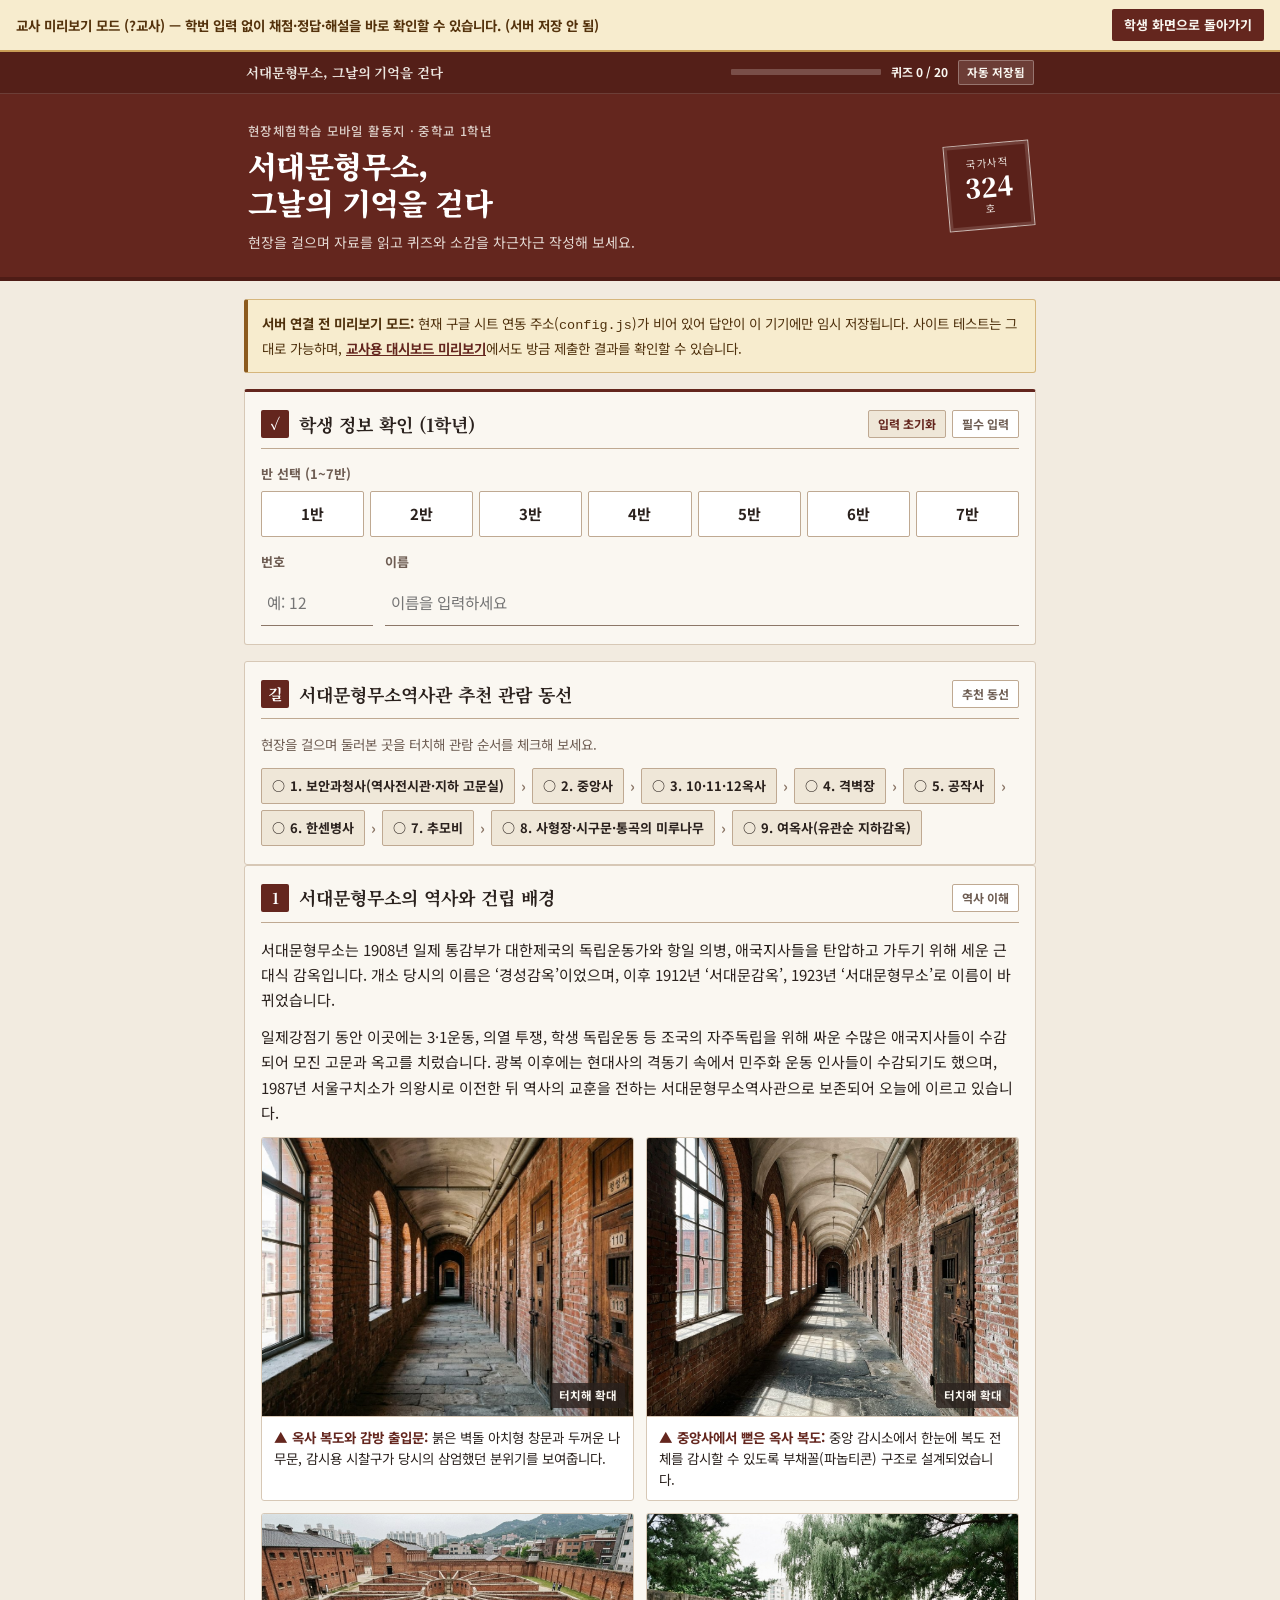
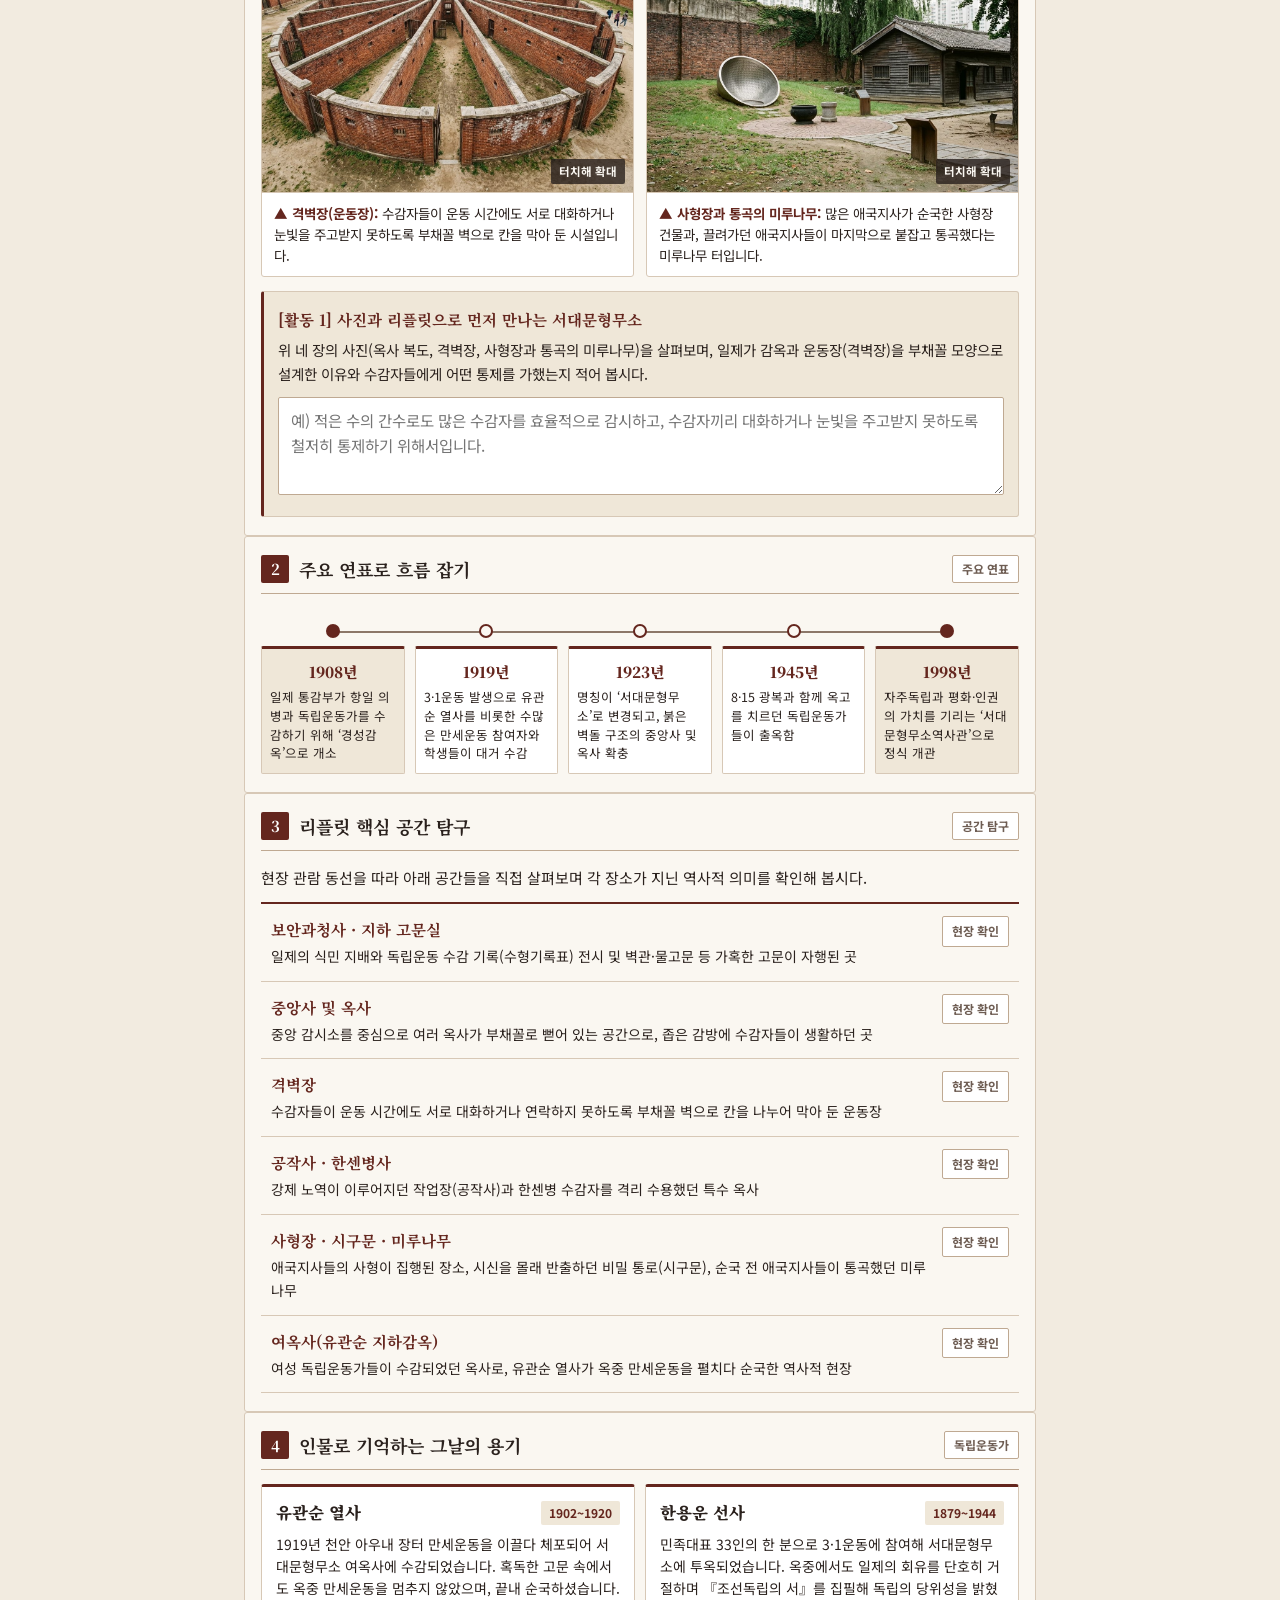
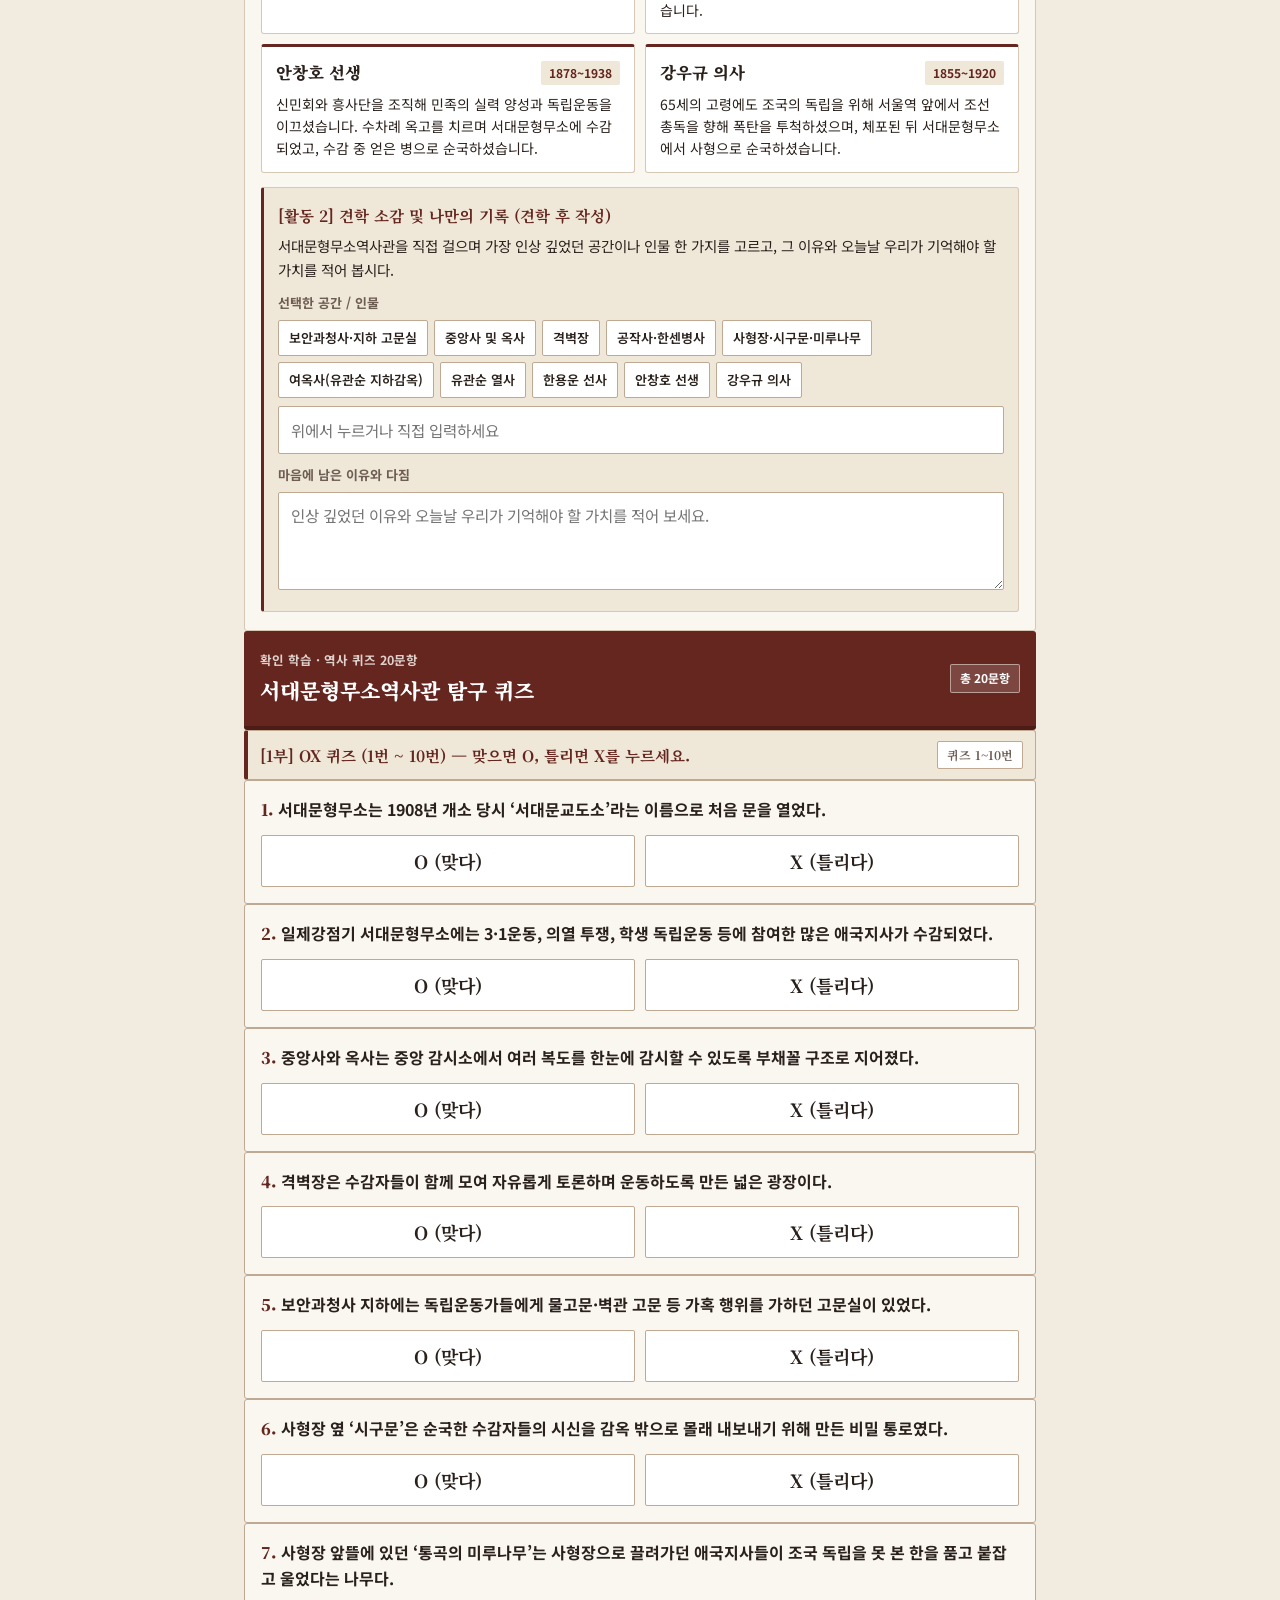
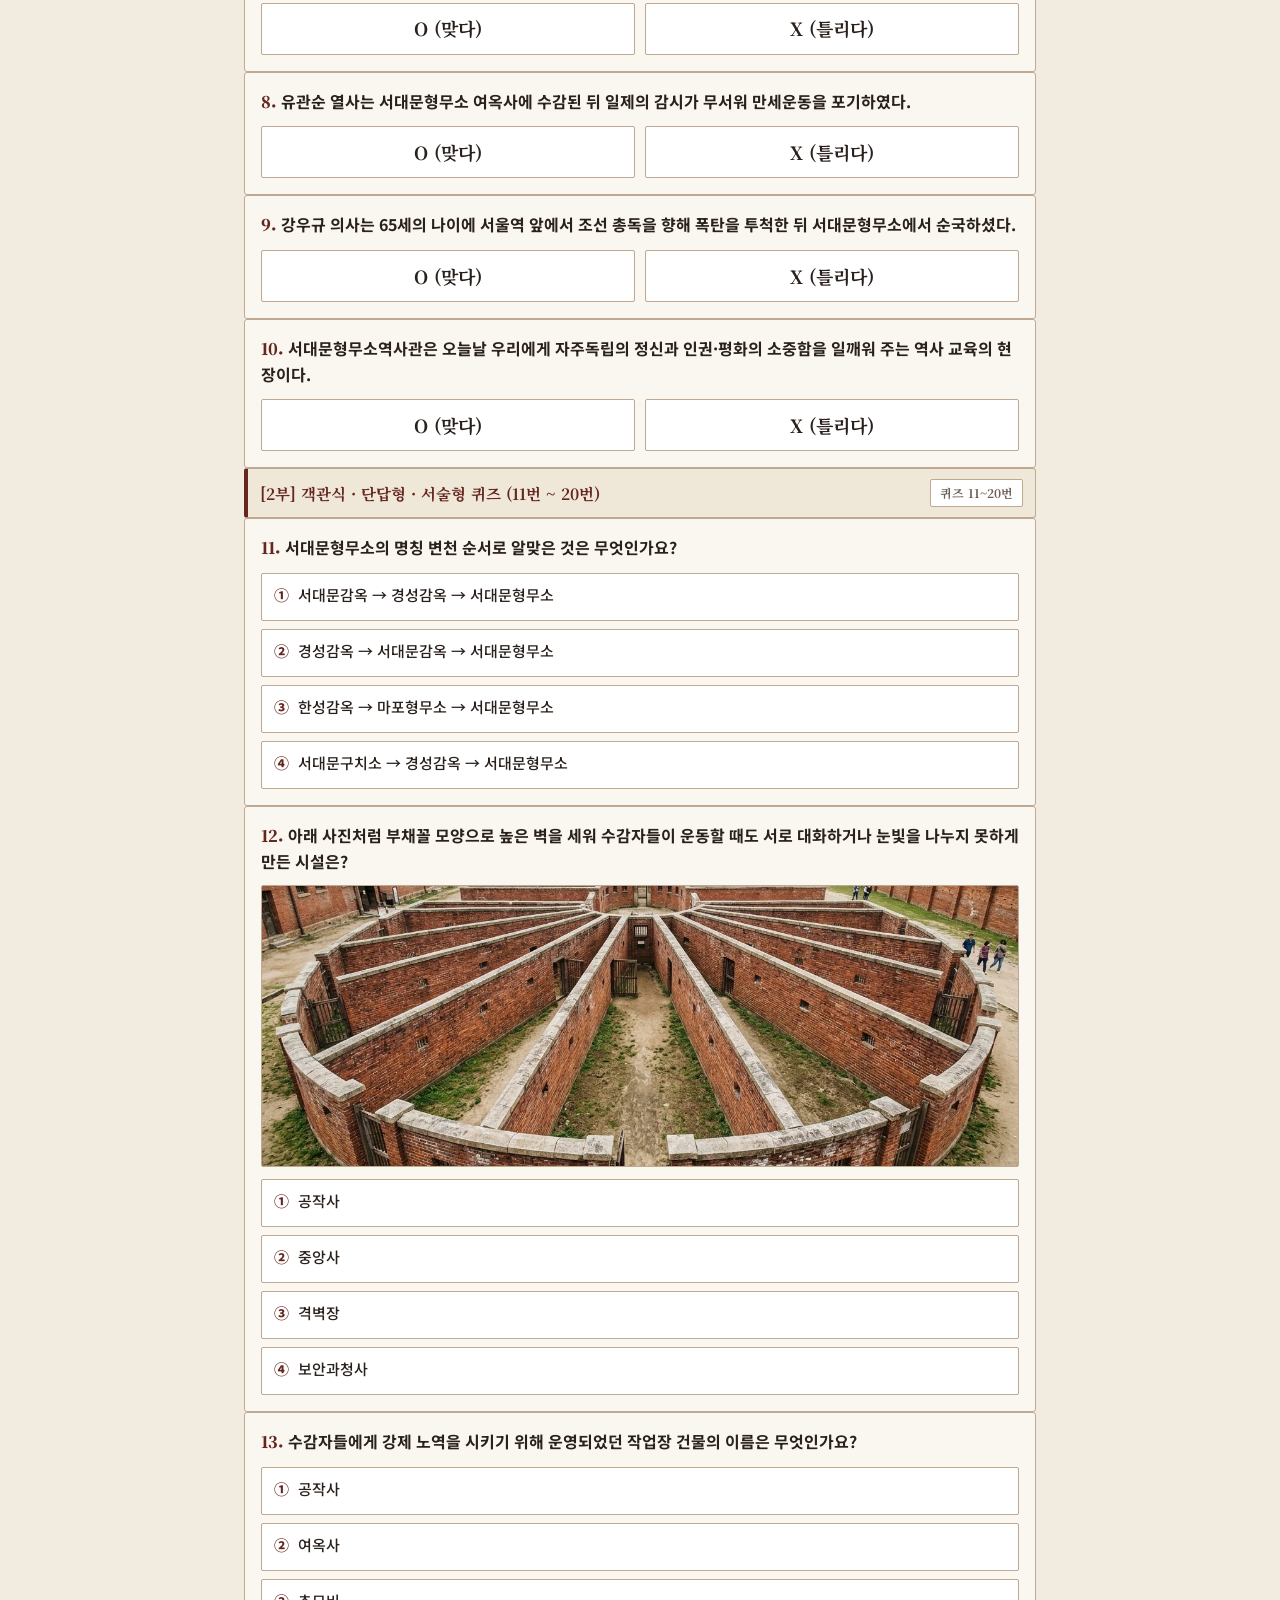
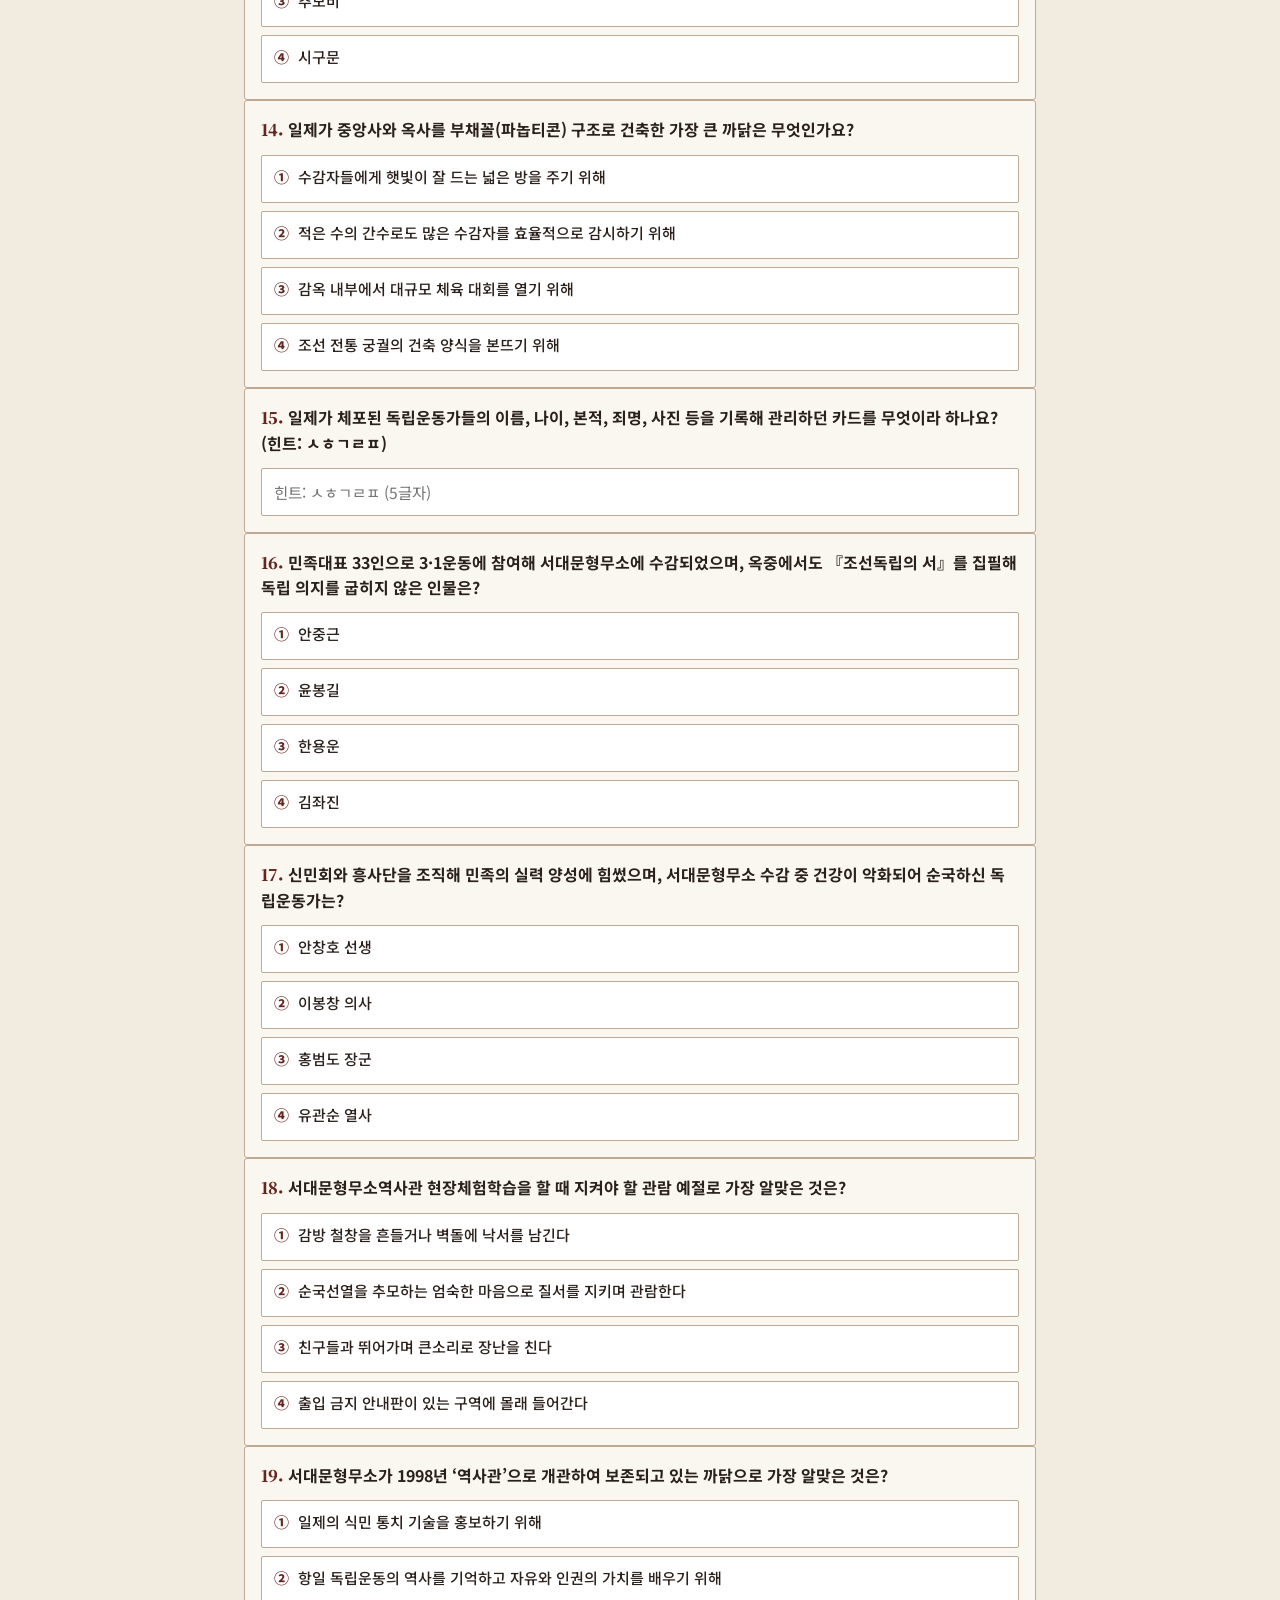
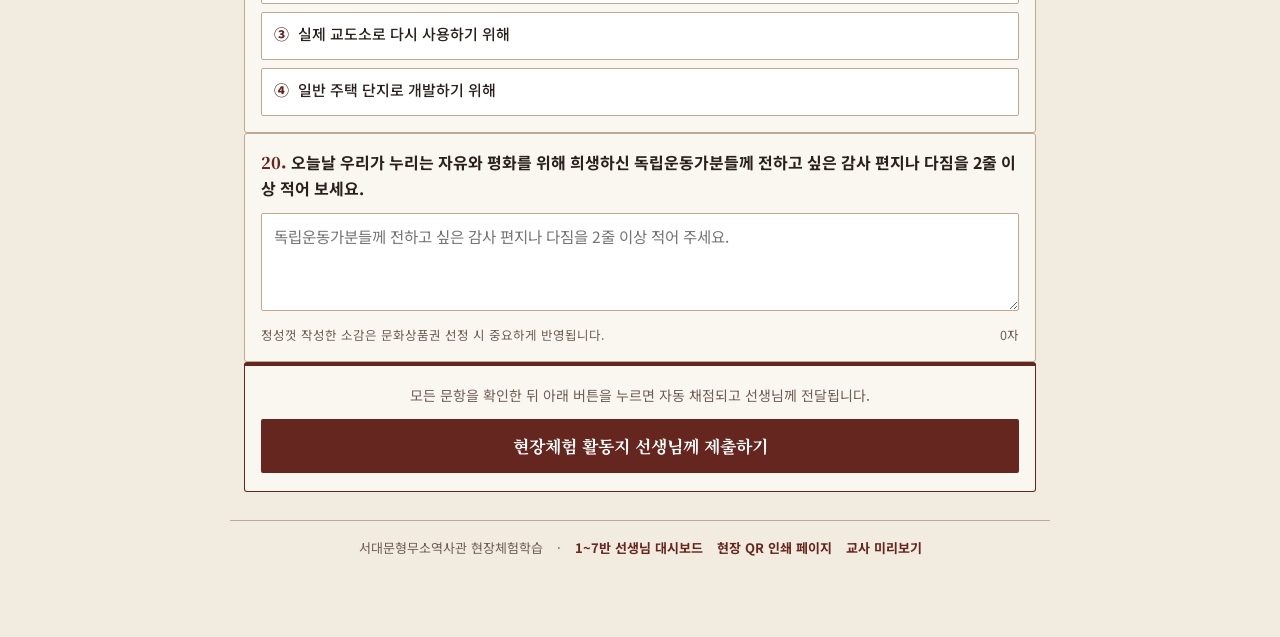
==== index.html @ d1358c75 "대소중 1학년 실제 명렬표(138명, 암호화) 반영 · 미제출자 확인 · 제출 삭제 · 리플릿 단일 활동지 통합" ====
<!DOCTYPE html>
<html lang="ko">
<head>
  <meta charset="UTF-8" />
  <meta name="viewport" content="width=device-width, initial-scale=1.0, viewport-fit=cover" />
  <title>서대문형무소역사관 현장체험학습 활동지 · 역사 퀴즈</title>
  <link rel="preconnect" href="https://fonts.googleapis.com" />
  <link rel="preconnect" href="https://fonts.gstatic.com" crossorigin />
  <link href="https://fonts.googleapis.com/css2?family=Noto+Sans+KR:wght@400;500;700;800&family=Noto+Serif+KR:wght@600;700;900&display=swap" rel="stylesheet" />
  <link rel="stylesheet" href="styles.css" />
</head>
<body>
  <div id="teacherModeBar" class="teacher-mode-bar" hidden>
    <span>교사 미리보기 모드 (?교사) — 학번 입력 없이 채점·정답·해설을 바로 확인할 수 있습니다. (서버 저장 안 됨)</span>
    <a href="./">학생 화면으로 돌아가기</a>
  </div>

  <!-- PDF 2·3쪽 상단 바 모티프: 얇은 고정 진행 바 -->
  <header class="app-header">
    <div class="header-inner">
      <div class="running-title">서대문형무소, 그날의 기억을 걷다</div>
      <div class="running-status">
        <div class="progress-track" aria-hidden="true">
          <div class="progress-fill" id="progressFill"></div>
        </div>
        <div class="progress-text" id="progressText">퀴즈 0 / 20</div>
        <div class="save-badge" id="saveBadge" aria-live="polite">자동 저장됨</div>
      </div>
    </div>
  </header>

  <!-- PDF 1쪽 모티프: 풀-블리드 짙은 벽돌 히어로 배너 + 국가사적 324호 스탬프 -->
  <section class="hero-banner" aria-label="활동지 표지">
    <div class="hero-inner">
      <div class="hero-copy">
        <div class="hero-kicker" id="headerKicker">현장체험학습 모바일 활동지 · 중학교 1학년</div>
        <h1 class="hero-title" id="headerTitle">서대문형무소,<br />그날의 기억을 걷다</h1>
        <p class="hero-subtitle">현장을 걸으며 자료를 읽고 퀴즈와 소감을 차근차근 작성해 보세요.</p>
      </div>
      <div class="heritage-stamp" aria-label="국가사적 324호">
        <span class="stamp-top">국가사적</span>
        <span class="stamp-num">324</span>
        <span class="stamp-bot">호</span>
      </div>
    </div>
  </section>

  <main class="container">
    <div id="previewModeBanner" class="notice-banner warn" hidden>
      <strong>서버 연결 전 미리보기 모드:</strong> 현재 구글 시트 연동 주소(<code>config.js</code>)가 비어 있어 답안이 이 기기에만 임시 저장됩니다. 사이트 테스트는 그대로 가능하며, <a href="teacher.html">교사용 대시보드 미리보기</a>에서도 방금 제출한 결과를 확인할 수 있습니다.
    </div>

    <!-- 학생 정보 입력 (PDF 1쪽 이름/학년·반 서식 감성) -->
    <section class="card student-card" aria-labelledby="studentInfoHeading">
      <div class="section-head">
        <div class="section-head-left">
          <span class="sec-num-box" aria-hidden="true">✓</span>
          <h2 class="section-title" id="studentInfoHeading">학생 정보 확인 (1학년)</h2>
        </div>
        <div style="display:flex;align-items:center;gap:6px;">
          <button type="button" id="resetStudentBtn" class="btn-reset-info">입력 초기화</button>
          <span class="sec-tag">필수 입력</span>
        </div>
      </div>
      <div class="student-grid">
        <div>
          <span class="field-label">반 선택 (1~7반)</span>
          <div class="class-pills" id="classPills" role="group" aria-label="반 선택"></div>
        </div>
        <div class="student-row-two">
          <div>
            <label class="field-label" for="studentNumber">번호</label>
            <input
              id="studentNumber"
              class="input-box input-underline"
              type="number"
              inputmode="numeric"
              min="1"
              max="45"
              placeholder="예: 12"
            />
          </div>
          <div>
            <label class="field-label" for="studentName">이름</label>
            <input
              id="studentName"
              class="input-box input-underline"
              type="text"
              maxlength="20"
              placeholder="이름을 입력하세요"
            />
          </div>
        </div>
      </div>
    </section>

    <!-- 동적 리플릿형 활동지 & 퀴즈 영역 -->
    <div id="worksheetRoot"></div>

    <!-- 제출 완료 확인증 영역 -->
    <section id="resultSection" hidden></section>
  </main>

  <footer class="app-footer">
    <span>서대문형무소역사관 현장체험학습</span>
    <span aria-hidden="true">·</span>
    <a href="teacher.html">1~7반 선생님 대시보드</a>
    <a href="qr.html">현장 QR 인쇄 페이지</a>
    <a href="?교사">교사 미리보기</a>
  </footer>

  <!-- 사진 확대 라이트박스 -->
  <div id="lightbox" class="lightbox" hidden role="dialog" aria-modal="true" aria-label="사진 확대 보기">
    <div class="lightbox-inner">
      <button type="button" class="lightbox-close" id="lightboxClose">닫기 ✕</button>
      <img id="lightboxImg" src="" alt="" />
      <p id="lightboxCaption" class="lightbox-caption"></p>
    </div>
  </div>

  <div id="toast" class="toast" hidden role="status" aria-live="polite"></div>

  <script src="config.js"></script>
  <script src="data.js"></script>
  <script src="app.js"></script>
</body>
</html>
---- styles.css ----
:root {
  --brick: #64261e;
  --brick-dark: #4e1c16;
  --running-bar: #541f18;
  --parchment: #f2ebe0;
  --paper: #faf7f1;
  --sand: #efe7d8;
  --sand-deep: #e6dac6;
  --taupe: #8c7768;
  --ink: #2a211d;
  --ink-muted: #6e5d53;
  --border: #d7c8b6;
  --border-strong: #bfa992;
  --ok: #2f5d46;
  --ok-bg: #e8f1eb;
  --warn: #8c5a1e;
  --warn-bg: #f7ecce;
  --bad: #9b2c2c;
  --bad-bg: #f9e6e4;
  --font-serif: 'Noto Serif KR', 'Batang', 'AppleMyungjo', Georgia, serif;
  --font-sans: 'Pretendard', 'Noto Sans KR', 'Apple SD Gothic Neo', 'Malgun Gothic', sans-serif;
  --radius: 3px;
}

*,
*::before,
*::after {
  box-sizing: border-box;
}

html {
  scroll-behavior: smooth;
  -webkit-text-size-adjust: 100%;
}

body {
  margin: 0;
  font-family: var(--font-sans);
  background-color: var(--parchment);
  color: var(--ink);
  line-height: 1.68;
  font-size: 16px;
  padding-bottom: 52px;
}

button,
input,
textarea,
select {
  font: inherit;
  color: inherit;
}

img {
  max-width: 100%;
  display: block;
}

a {
  color: var(--brick);
  font-weight: 700;
}

/* Teacher Preview Top Banner */
.teacher-mode-bar {
  background: var(--warn-bg);
  color: #54320c;
  border-bottom: 2px solid #c99d56;
  padding: 9px 16px;
  display: flex;
  flex-wrap: wrap;
  align-items: center;
  justify-content: space-between;
  gap: 8px;
  font-size: 13.5px;
  font-weight: 700;
}

.teacher-mode-bar a {
  background: var(--brick);
  color: var(--paper);
  text-decoration: none;
  padding: 5px 12px;
  border-radius: 2px;
  font-size: 13px;
}

/* Sticky Top Running Header (PDF 2~3쪽 상단 바 모티프) */
.app-header {
  position: sticky;
  top: 0;
  z-index: 40;
  background: var(--running-bar);
  color: rgba(250, 247, 241, 0.9);
  border-bottom: 1px solid rgba(250, 247, 241, 0.14);
}

.header-inner {
  max-width: 820px;
  margin: 0 auto;
  padding: 8px 16px;
  display: flex;
  flex-wrap: wrap;
  align-items: center;
  justify-content: space-between;
  gap: 8px 14px;
}

.running-title {
  font-family: var(--font-serif);
  font-size: 13.5px;
  font-weight: 700;
  color: rgba(250, 247, 241, 0.92);
  letter-spacing: -0.01em;
}

.running-status {
  display: flex;
  align-items: center;
  gap: 10px;
  flex: 1;
  justify-content: flex-end;
  min-width: 210px;
}

.progress-track {
  flex: 1;
  max-width: 150px;
  height: 6px;
  background: rgba(250, 247, 241, 0.22);
  border-radius: 1px;
  overflow: hidden;
}

.progress-fill {
  height: 100%;
  width: 0%;
  background: #f3e4cd;
  transition: width 0.25s ease;
}

.progress-text {
  font-size: 12px;
  font-weight: 700;
  color: #faf7f1;
  white-space: nowrap;
}

.save-badge {
  flex-shrink: 0;
  font-size: 11.5px;
  font-weight: 700;
  padding: 2px 8px;
  border-radius: 2px;
  background: rgba(250, 247, 241, 0.14);
  border: 1px solid rgba(250, 247, 241, 0.3);
  color: #faf7f1;
}

.save-badge.saving {
  background: var(--warn-bg);
  color: #54320c;
  border-color: #d4aa63;
}

/* Full-Bleed Heritage Hero Banner (PDF 1쪽 상단) */
.hero-banner {
  background: var(--brick);
  color: var(--paper);
  border-bottom: 4px solid var(--brick-dark);
}

.hero-inner {
  max-width: 820px;
  margin: 0 auto;
  padding: 26px 18px 24px;
  display: flex;
  align-items: center;
  justify-content: space-between;
  gap: 16px;
}

.hero-kicker {
  font-size: 12.5px;
  font-weight: 500;
  color: rgba(250, 247, 241, 0.8);
  letter-spacing: 0.03em;
  margin-bottom: 6px;
}

.hero-title {
  margin: 0;
  font-family: var(--font-serif);
  font-size: 30px;
  font-weight: 900;
  line-height: 1.24;
  color: #ffffff;
  letter-spacing: -0.02em;
}

.hero-subtitle {
  margin: 10px 0 0;
  font-size: 14px;
  color: rgba(250, 247, 241, 0.86);
  line-height: 1.5;
}

.heritage-stamp {
  flex-shrink: 0;
  width: 86px;
  height: 86px;
  border: 1.5px solid rgba(250, 247, 241, 0.72);
  background: rgba(78, 28, 22, 0.45);
  display: flex;
  flex-direction: column;
  align-items: center;
  justify-content: center;
  transform: rotate(-5deg);
  padding: 6px;
  box-shadow: inset 0 0 0 3px rgba(250, 247, 241, 0.14);
}

.stamp-top {
  font-size: 10.5px;
  letter-spacing: 0.08em;
  color: rgba(250, 247, 241, 0.88);
}

.stamp-num {
  font-family: var(--font-serif);
  font-size: 26px;
  font-weight: 900;
  line-height: 1.1;
  color: #ffffff;
}

.stamp-bot {
  font-size: 10.5px;
  color: rgba(250, 247, 241, 0.88);
}

@media (max-width: 480px) {
  .hero-title {
    font-size: 25px;
  }
  .heritage-stamp {
    width: 72px;
    height: 72px;
  }
  .stamp-num {
    font-size: 22px;
  }
}

/* Main Container */
.container {
  max-width: 820px;
  margin: 0 auto;
  padding: 18px 14px 28px;
  display: flex;
  flex-direction: column;
  gap: 16px;
}

/* Editorial Paper Card */
.card {
  background: var(--paper);
  border: 1px solid var(--border);
  border-radius: var(--radius);
  padding: 18px 16px;
}

.student-card {
  border-top: 3px solid var(--brick);
}

/* PDF Style Section Header: [1] Title  [Tag] + underline */
.section-head {
  display: flex;
  align-items: center;
  justify-content: space-between;
  gap: 10px;
  padding-bottom: 10px;
  margin-bottom: 14px;
  border-bottom: 1px solid var(--border-strong);
}

.section-head-left {
  display: flex;
  align-items: center;
  gap: 10px;
  min-width: 0;
}

.sec-num-box {
  flex-shrink: 0;
  width: 28px;
  height: 28px;
  background: var(--brick);
  color: #ffffff;
  font-family: var(--font-serif);
  font-size: 15px;
  font-weight: 700;
  display: inline-flex;
  align-items: center;
  justify-content: center;
  border-radius: 2px;
}

.section-title {
  margin: 0;
  font-family: var(--font-serif);
  font-size: 18px;
  font-weight: 700;
  color: var(--ink);
  line-height: 1.35;
}

.sec-tag {
  flex-shrink: 0;
  font-size: 12px;
  font-weight: 700;
  color: var(--ink-muted);
  background: #ffffff;
  border: 1px solid var(--border-strong);
  padding: 3px 9px;
  border-radius: 2px;
  white-space: nowrap;
}

.btn-reset-info {
  flex-shrink: 0;
  font-size: 12px;
  font-weight: 700;
  color: var(--brick);
  background: var(--sand);
  border: 1px solid var(--border-strong);
  padding: 3px 9px;
  border-radius: 2px;
  cursor: pointer;
}

.btn-reset-info:hover {
  background: var(--sand-deep);
}

.lead-text {
  margin: 0 0 12px;
  color: var(--ink);
  font-size: 15px;
}

.notice-banner {
  background: var(--sand);
  border: 1px solid var(--border-strong);
  border-left: 4px solid var(--brick);
  border-radius: var(--radius);
  padding: 12px 14px;
  font-size: 13.5px;
  color: var(--ink);
}

.notice-banner.warn {
  background: var(--warn-bg);
  border-color: #d6b67d;
  border-left-color: var(--warn);
  color: #4f310d;
}

/* Student Info Inputs */
.student-grid {
  display: flex;
  flex-direction: column;
  gap: 14px;
}

.field-label {
  display: block;
  font-size: 13px;
  font-weight: 700;
  color: var(--ink-muted);
  margin-bottom: 6px;
}

.class-pills {
  display: grid;
  grid-template-columns: repeat(7, 1fr);
  gap: 6px;
}

@media (max-width: 480px) {
  .class-pills {
    grid-template-columns: repeat(4, 1fr);
  }
}

.class-pill {
  min-height: 46px;
  border: 1px solid var(--border-strong);
  background: #ffffff;
  border-radius: 2px;
  font-weight: 700;
  font-size: 15px;
  color: var(--ink);
  cursor: pointer;
  transition: all 0.14s ease;
}

.class-pill:hover {
  border-color: var(--brick);
  background: var(--sand);
}

.class-pill.active {
  background: var(--brick);
  color: #ffffff;
  border-color: var(--brick);
}

.student-row-two {
  display: grid;
  grid-template-columns: 112px 1fr;
  gap: 12px;
}

.input-box,
.textarea-box {
  width: 100%;
  min-height: 46px;
  padding: 10px 12px;
  border: 1px solid var(--border-strong);
  border-radius: 2px;
  background: #ffffff;
  font-size: 15.5px;
  color: var(--ink);
  transition: border-color 0.14s ease;
}

.input-underline {
  border-top: none;
  border-left: none;
  border-right: none;
  border-bottom: 1.5px solid var(--taupe);
  background: var(--paper);
  padding-left: 6px;
  border-radius: 0;
}

.input-box:focus,
.textarea-box:focus {
  outline: none;
  border-color: var(--brick);
  background: #ffffff;
}

.textarea-box {
  min-height: 98px;
  resize: vertical;
  line-height: 1.65;
}

/* Worksheet Switcher Tabs (Editorial) */
.ws-tabs {
  display: grid;
  grid-template-columns: 1fr 1fr;
  gap: 10px;
}

.ws-tab {
  min-height: 64px;
  padding: 11px 14px;
  border-radius: var(--radius);
  border: 1px solid var(--border-strong);
  border-top: 3px solid var(--taupe);
  background: var(--paper);
  cursor: pointer;
  text-align: left;
  display: flex;
  flex-direction: column;
  justify-content: center;
  gap: 5px;
  transition: all 0.15s ease;
}

.ws-tab.active {
  border-color: var(--brick);
  border-top-color: var(--brick-dark);
  background: var(--brick);
  color: #ffffff;
}

.ws-tab-title {
  font-family: var(--font-serif);
  font-size: 16px;
  font-weight: 700;
}

.ws-tab-badge {
  display: inline-block;
  align-self: flex-start;
  font-size: 12px;
  font-weight: 700;
  padding: 2px 8px;
  border-radius: 2px;
  background: var(--sand);
  color: var(--ink-muted);
}

.ws-tab.active .ws-tab-badge {
  background: rgba(250, 247, 241, 0.2);
  color: #ffffff;
}

.ws-tab-badge.done {
  background: var(--ok-bg);
  color: var(--ok);
}

.ws-tab.active .ws-tab-badge.done {
  background: #faf7f1;
  color: var(--brick);
}

/* Route Checklist (PDF 3쪽 추천 관람 순서 모티프) */
.route-box {
  background: var(--paper);
}

.route-hint {
  margin: 0 0 12px;
  font-size: 13.5px;
  color: var(--ink-muted);
}

.route-steps {
  display: flex;
  flex-wrap: wrap;
  align-items: center;
  gap: 6px;
}

.route-sep {
  color: var(--taupe);
  font-weight: 700;
  font-size: 15px;
  user-select: none;
}

.route-chip {
  min-height: 36px;
  padding: 5px 10px;
  border-radius: 2px;
  border: 1px solid var(--border-strong);
  background: var(--sand);
  color: var(--ink);
  font-size: 13px;
  font-weight: 700;
  cursor: pointer;
  display: inline-flex;
  align-items: center;
  gap: 5px;
}

.route-chip.checked {
  background: var(--brick);
  border-color: var(--brick);
  color: #ffffff;
}

/* Photos Grid */
.photo-grid {
  display: grid;
  grid-template-columns: 1fr 1fr;
  gap: 12px;
  margin-top: 12px;
}

@media (max-width: 580px) {
  .photo-grid {
    grid-template-columns: 1fr;
  }
}

.photo-card {
  margin: 0;
  border: 1px solid var(--border);
  border-radius: var(--radius);
  overflow: hidden;
  background: #ffffff;
  display: flex;
  flex-direction: column;
}

.photo-trigger {
  padding: 0;
  border: none;
  background: #1c1714;
  cursor: zoom-in;
  position: relative;
  overflow: hidden;
}

.photo-trigger img {
  width: 100%;
  aspect-ratio: 4 / 3;
  object-fit: cover;
}

.photo-zoom-hint {
  position: absolute;
  right: 8px;
  bottom: 8px;
  background: rgba(42, 33, 29, 0.8);
  color: #faf7f1;
  font-size: 11.5px;
  font-weight: 700;
  padding: 3px 8px;
  border-radius: 2px;
}

.photo-caption {
  padding: 10px 12px;
  font-size: 13.5px;
  line-height: 1.55;
  border-top: 1px solid var(--border);
}

.photo-caption strong {
  color: var(--brick);
}

/* Tip / Activity Prompt Strip (PDF 1·2쪽 외우는 요령/팁 바 모티프) */
.activity-box {
  background: var(--sand);
  border: 1px solid var(--border);
  border-left: 3px solid var(--brick);
  border-radius: var(--radius);
  padding: 14px;
  margin-top: 14px;
}

.activity-box-title {
  margin: 0 0 6px;
  font-family: var(--font-serif);
  font-size: 15.5px;
  font-weight: 700;
  color: var(--brick);
}

.activity-box-desc {
  margin: 0 0 10px;
  font-size: 14.5px;
  color: var(--ink);
}

/* Connected Node Timeline (PDF 1쪽 조약/이름변천 연표 모티프) */
.timeline-track {
  position: relative;
  display: grid;
  grid-template-columns: repeat(5, 1fr);
  gap: 10px;
  padding-top: 8px;
}

.timeline-track::before {
  content: '';
  position: absolute;
  top: 23px;
  left: 10%;
  right: 10%;
  height: 2px;
  background: var(--taupe);
  z-index: 0;
}

.timeline-node {
  position: relative;
  z-index: 1;
  display: flex;
  flex-direction: column;
  align-items: center;
  text-align: center;
  gap: 8px;
}

.timeline-dot {
  width: 14px;
  height: 14px;
  border-radius: 50%;
  border: 2.5px solid var(--brick);
  background: var(--paper);
  margin-top: 8px;
}

.timeline-node.endpoint .timeline-dot {
  background: var(--brick);
}

.timeline-card {
  width: 100%;
  background: #ffffff;
  border: 1px solid var(--border);
  border-top: 3px solid var(--brick);
  padding: 10px 8px;
  border-radius: 2px;
  flex: 1;
}

.timeline-node.endpoint .timeline-card {
  background: var(--sand);
}

.timeline-year {
  font-family: var(--font-serif);
  font-weight: 900;
  color: var(--brick);
  font-size: 15px;
  margin-bottom: 4px;
}

.timeline-event {
  font-size: 12.5px;
  line-height: 1.5;
  color: var(--ink);
  text-align: left;
}

@media (max-width: 680px) {
  .timeline-track {
    grid-template-columns: 1fr;
    gap: 10px;
    padding-top: 0;
    padding-left: 22px;
  }
  .timeline-track::before {
    top: 14px;
    bottom: 14px;
    left: 6px;
    right: auto;
    width: 2px;
    height: auto;
  }
  .timeline-node {
    flex-direction: row;
    align-items: stretch;
    text-align: left;
  }
  .timeline-dot {
    position: absolute;
    left: -22px;
    top: 12px;
    margin-top: 0;
  }
  .timeline-card {
    padding: 10px 12px;
  }
  .timeline-year {
    font-size: 15.5px;
  }
  .timeline-event {
    font-size: 14px;
  }
}

/* Space Table Rows (PDF 3쪽 6. 서대문형무소의 여러 장소 스타일) */
.space-list {
  border-top: 2px solid var(--brick);
}

.space-card {
  border-bottom: 1px solid var(--border);
  padding: 12px 10px;
  background: var(--paper);
  display: flex;
  justify-content: space-between;
  align-items: flex-start;
  gap: 12px;
  cursor: pointer;
  transition: background 0.14s ease;
}

.space-card:hover {
  background: #ffffff;
}

.space-card.visited {
  background: var(--ok-bg);
}

.space-name {
  font-family: var(--font-serif);
  font-weight: 700;
  color: var(--brick);
  font-size: 15.5px;
  margin-bottom: 3px;
}

.space-meaning {
  font-size: 14px;
  color: var(--ink);
}

.visit-pill {
  flex-shrink: 0;
  font-size: 12px;
  font-weight: 700;
  padding: 4px 9px;
  border-radius: 2px;
  border: 1px solid var(--border-strong);
  background: #ffffff;
  color: var(--ink-muted);
}

.space-card.visited .visit-pill {
  background: var(--ok);
  border-color: var(--ok);
  color: #ffffff;
}

/* Figure Cards (PDF 2쪽 유관순·임명애·어윤희 카드 스타일) */
.figure-list {
  display: grid;
  grid-template-columns: 1fr 1fr;
  gap: 10px;
}

@media (max-width: 580px) {
  .figure-list {
    grid-template-columns: 1fr;
  }
}

.figure-card {
  border: 1px solid var(--border);
  border-top: 3px solid var(--brick);
  border-radius: var(--radius);
  padding: 12px 14px;
  background: #ffffff;
}

.figure-head {
  display: flex;
  flex-wrap: wrap;
  align-items: center;
  justify-content: space-between;
  gap: 6px;
  margin-bottom: 6px;
}

.figure-name {
  font-family: var(--font-serif);
  font-weight: 900;
  font-size: 16.5px;
  color: var(--ink);
}

.figure-years {
  font-size: 12px;
  font-weight: 700;
  color: var(--brick);
  background: var(--sand);
  padding: 2px 8px;
  border-radius: 2px;
}

.figure-desc {
  margin: 0;
  font-size: 14px;
  line-height: 1.58;
}

/* Quick Pick Chips */
.quick-picks {
  display: flex;
  flex-wrap: wrap;
  gap: 6px;
  margin-bottom: 8px;
}

.quick-chip {
  min-height: 36px;
  padding: 5px 10px;
  border-radius: 2px;
  border: 1px solid var(--border-strong);
  background: #ffffff;
  font-size: 13px;
  font-weight: 600;
  cursor: pointer;
}

.quick-chip.selected {
  background: var(--brick);
  color: #ffffff;
  border-color: var(--brick);
}

/* Quiz Section */
.quiz-banner {
  background: var(--brick);
  color: #ffffff;
  border-radius: var(--radius);
  border-bottom: 4px solid var(--brick-dark);
  padding: 18px 16px;
  display: flex;
  flex-wrap: wrap;
  align-items: center;
  justify-content: space-between;
  gap: 10px;
}

.quiz-banner-sub {
  font-size: 12.5px;
  font-weight: 700;
  color: rgba(250, 247, 241, 0.82);
  margin-bottom: 3px;
}

.quiz-banner-title {
  margin: 0;
  font-family: var(--font-serif);
  font-size: 21px;
  font-weight: 900;
}

.part-header {
  display: flex;
  align-items: center;
  justify-content: space-between;
  gap: 10px;
  padding: 10px 12px;
  background: var(--sand);
  border: 1px solid var(--border-strong);
  border-left: 4px solid var(--brick);
  border-radius: var(--radius);
  font-family: var(--font-serif);
  font-size: 15.5px;
  font-weight: 700;
  color: var(--brick);
}

.question-card {
  background: var(--paper);
  border: 1px solid var(--border-strong);
  border-radius: var(--radius);
  padding: 16px;
}

.question-card.missing {
  border-color: var(--bad);
  box-shadow: 0 0 0 2px rgba(155, 44, 44, 0.25);
}

.question-card.correct {
  border-color: var(--ok);
  border-left: 4px solid var(--ok);
  background: #f5faf6;
}

.question-card.wrong {
  border-color: var(--bad);
  border-left: 4px solid var(--bad);
  background: #fdf6f5;
}

.question-stem {
  margin: 0 0 12px;
  font-size: 16px;
  font-weight: 700;
  color: var(--ink);
  line-height: 1.55;
}

.q-num {
  display: inline-block;
  font-family: var(--font-serif);
  color: var(--brick);
  font-weight: 900;
  margin-right: 5px;
}

.q-photo {
  margin: 0 0 12px;
  border-radius: 2px;
  overflow: hidden;
  border: 1px solid var(--border-strong);
  cursor: zoom-in;
}

.q-photo img {
  width: 100%;
  max-height: 280px;
  object-fit: cover;
}

.ox-row {
  display: grid;
  grid-template-columns: 1fr 1fr;
  gap: 10px;
}

.ox-btn {
  min-height: 52px;
  border-radius: 2px;
  border: 1.5px solid var(--border-strong);
  background: #ffffff;
  font-family: var(--font-serif);
  font-size: 18px;
  font-weight: 700;
  cursor: pointer;
  transition: all 0.14s ease;
}

.ox-btn:hover {
  background: var(--sand);
}

.ox-btn.active {
  background: var(--brick);
  border-color: var(--brick);
  color: #ffffff;
}

.mcq-list {
  display: flex;
  flex-direction: column;
  gap: 8px;
}

.mcq-btn {
  width: 100%;
  min-height: 48px;
  padding: 10px 12px;
  border-radius: 2px;
  border: 1px solid var(--border-strong);
  background: #ffffff;
  text-align: left;
  font-size: 15px;
  font-weight: 500;
  cursor: pointer;
  display: flex;
  align-items: flex-start;
  gap: 9px;
  line-height: 1.48;
  transition: all 0.14s ease;
}

.mcq-btn:hover {
  background: var(--sand);
}

.mcq-btn .opt-mark {
  font-weight: 800;
  color: var(--brick);
  flex-shrink: 0;
}

.mcq-btn.active {
  background: var(--brick);
  border-color: var(--brick);
  color: #ffffff;
}

.mcq-btn.active .opt-mark {
  color: #f7ecce;
}

.q-feedback {
  margin-top: 10px;
  padding: 10px 12px;
  border-radius: 2px;
  font-size: 13.5px;
  line-height: 1.55;
  border: 1px solid transparent;
}

.q-feedback.ok {
  background: var(--ok-bg);
  border-color: #a9cdb9;
  color: #1c4430;
}

.q-feedback.bad {
  background: var(--bad-bg);
  border-color: #dfb4b4;
  color: #6b1d1d;
}

.q-feedback.info {
  background: var(--sand);
  border-color: var(--border-strong);
  color: var(--ink);
}

.char-hint {
  margin-top: 6px;
  font-size: 12.5px;
  color: var(--ink-muted);
  display: flex;
  flex-wrap: wrap;
  justify-content: space-between;
  gap: 6px;
}

/* Submit Card */
.submit-card {
  background: var(--paper);
  border: 1.5px solid var(--brick);
  border-top: 4px solid var(--brick);
  border-radius: var(--radius);
  padding: 18px 16px;
  text-align: center;
}

.btn-primary {
  width: 100%;
  min-height: 54px;
  border: none;
  border-radius: 2px;
  background: var(--brick);
  color: #ffffff;
  font-family: var(--font-serif);
  font-size: 17px;
  font-weight: 700;
  cursor: pointer;
  transition: background 0.15s ease;
}

.btn-primary:hover:not(:disabled) {
  background: var(--brick-dark);
}

.btn-primary:disabled {
  opacity: 0.65;
  cursor: wait;
}

.btn-secondary {
  min-height: 44px;
  padding: 9px 14px;
  border: 1.5px solid var(--brick);
  border-radius: 2px;
  background: #ffffff;
  color: var(--brick);
  font-weight: 700;
  font-size: 14px;
  cursor: pointer;
}

/* Certificate Result */
.cert-card {
  background: var(--paper);
  border: 1.5px solid var(--brick);
  border-top: 4px solid var(--brick);
  border-radius: var(--radius);
  padding: 20px 16px;
}

.cert-badge {
  display: inline-block;
  background: var(--brick);
  color: #ffffff;
  font-size: 12.5px;
  font-weight: 700;
  padding: 4px 11px;
  border-radius: 2px;
  margin-bottom: 10px;
}

.cert-title {
  margin: 0 0 6px;
  font-family: var(--font-serif);
  font-size: 20px;
  font-weight: 900;
  color: var(--ink);
}

.cert-score-box {
  display: grid;
  grid-template-columns: repeat(3, 1fr);
  gap: 8px;
  margin: 14px 0;
}

.cert-stat {
  background: #ffffff;
  border: 1px solid var(--border-strong);
  border-top: 3px solid var(--brick);
  border-radius: 2px;
  padding: 10px 8px;
  text-align: center;
}

.cert-stat-label {
  font-size: 12px;
  color: var(--ink-muted);
}

.cert-stat-val {
  font-family: var(--font-serif);
  font-size: 19px;
  font-weight: 900;
  color: var(--brick);
}

.cert-meta {
  font-size: 13.5px;
  color: var(--ink-muted);
  margin: 0 0 12px;
}

/* Lightbox */
.lightbox {
  position: fixed;
  inset: 0;
  z-index: 100;
  background: rgba(28, 20, 17, 0.9);
  display: flex;
  flex-direction: column;
  align-items: center;
  justify-content: center;
  padding: 16px;
}

.lightbox[hidden] {
  display: none;
}

.lightbox-inner {
  max-width: 960px;
  width: 100%;
  display: flex;
  flex-direction: column;
  align-items: center;
  gap: 10px;
}

.lightbox-inner img {
  max-height: 76vh;
  border: 2px solid rgba(250, 247, 241, 0.25);
  object-fit: contain;
}

.lightbox-caption {
  color: #faf7f1;
  font-size: 14px;
  text-align: center;
  max-width: 680px;
}

.lightbox-close {
  align-self: flex-end;
  min-height: 40px;
  padding: 6px 14px;
  border-radius: 2px;
  border: 1px solid rgba(250, 247, 241, 0.4);
  background: rgba(100, 38, 30, 0.8);
  color: #ffffff;
  font-weight: 700;
  cursor: pointer;
}

/* Toast */
.toast {
  position: fixed;
  left: 50%;
  bottom: 20px;
  transform: translateX(-50%);
  z-index: 90;
  max-width: 92vw;
  padding: 11px 18px;
  border-radius: 2px;
  background: var(--brick);
  border: 1px solid rgba(250, 247, 241, 0.25);
  color: #ffffff;
  font-size: 14px;
  font-weight: 700;
  box-shadow: 0 8px 20px rgba(42, 33, 29, 0.28);
}

.toast.error {
  background: var(--bad);
}

.toast[hidden] {
  display: none;
}

/* Footer */
.app-footer {
  max-width: 820px;
  margin: 0 auto;
  padding: 16px 14px 28px;
  border-top: 1px solid var(--border-strong);
  text-align: center;
  font-size: 13px;
  color: var(--ink-muted);
  display: flex;
  flex-wrap: wrap;
  justify-content: center;
  gap: 10px 14px;
}

.app-footer a {
  color: var(--brick);
  font-weight: 700;
  text-decoration: none;
}

.app-footer a:hover {
  text-decoration: underline;
}
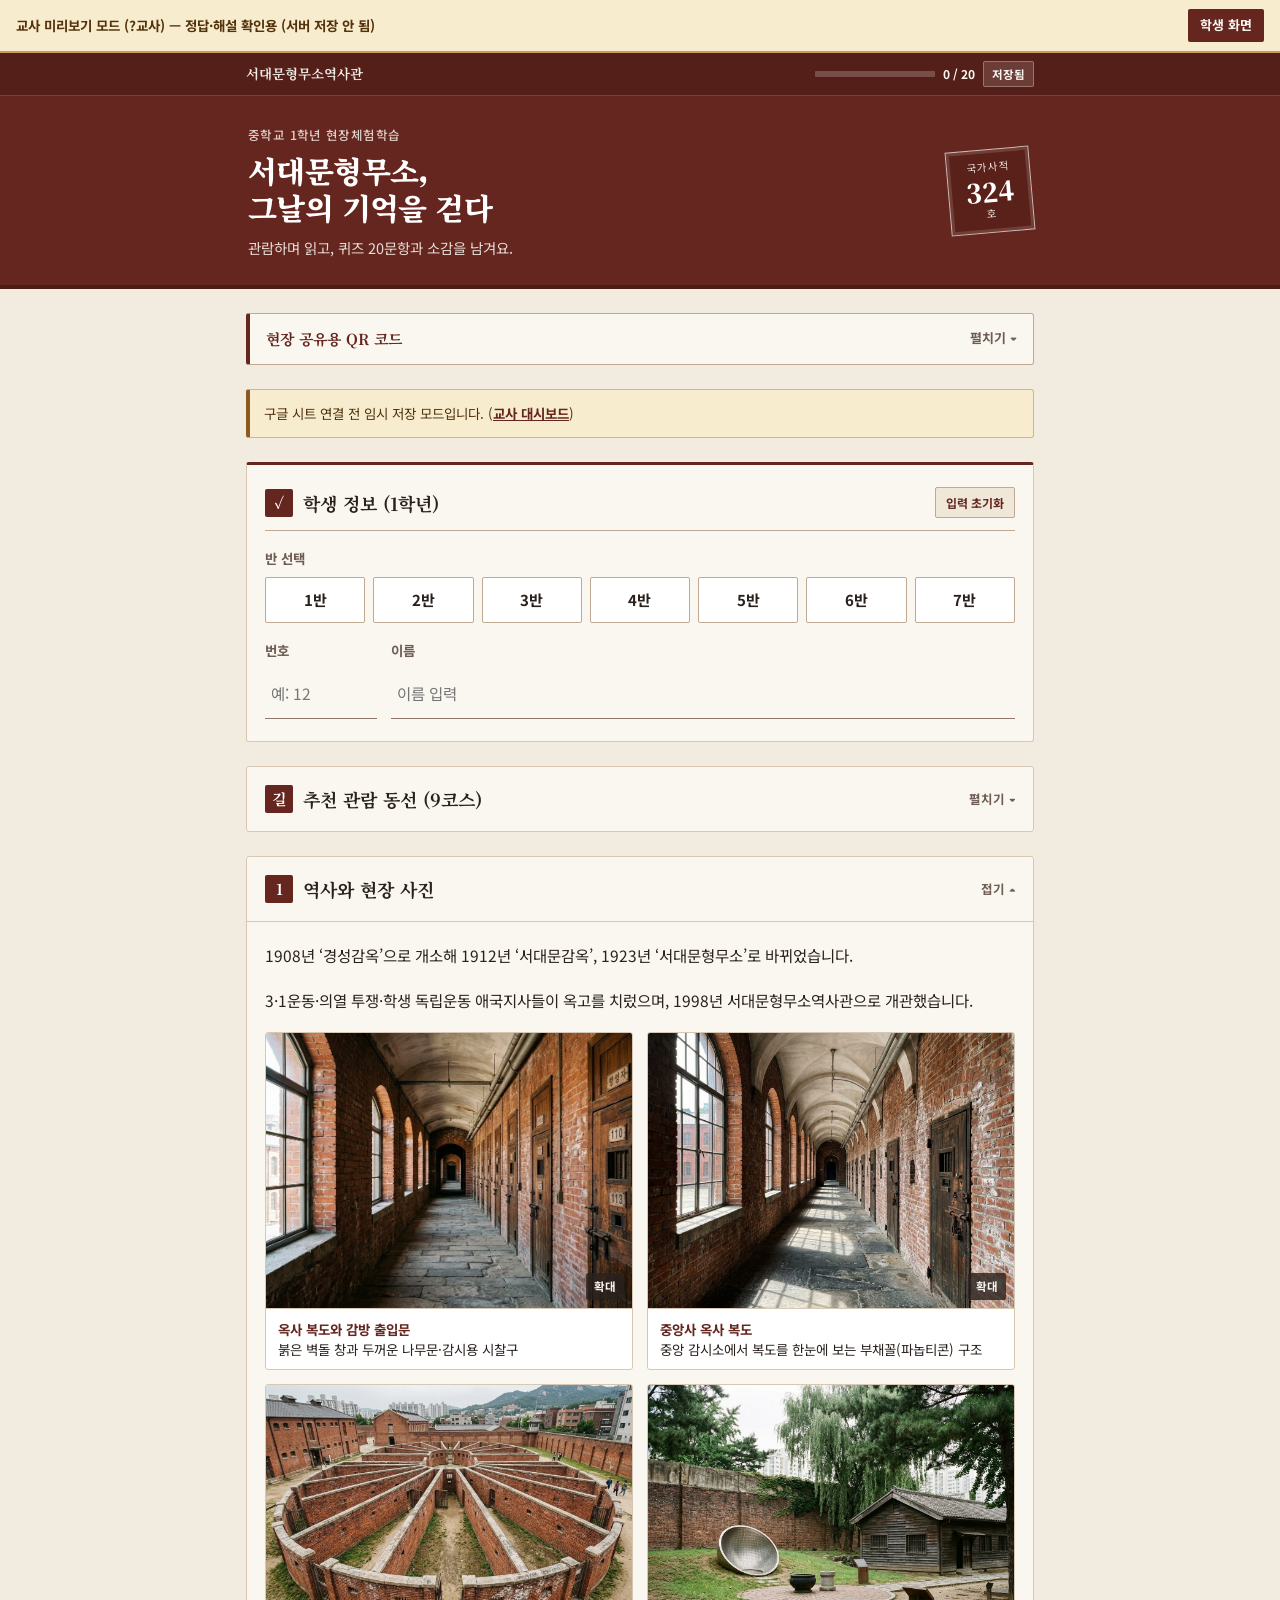
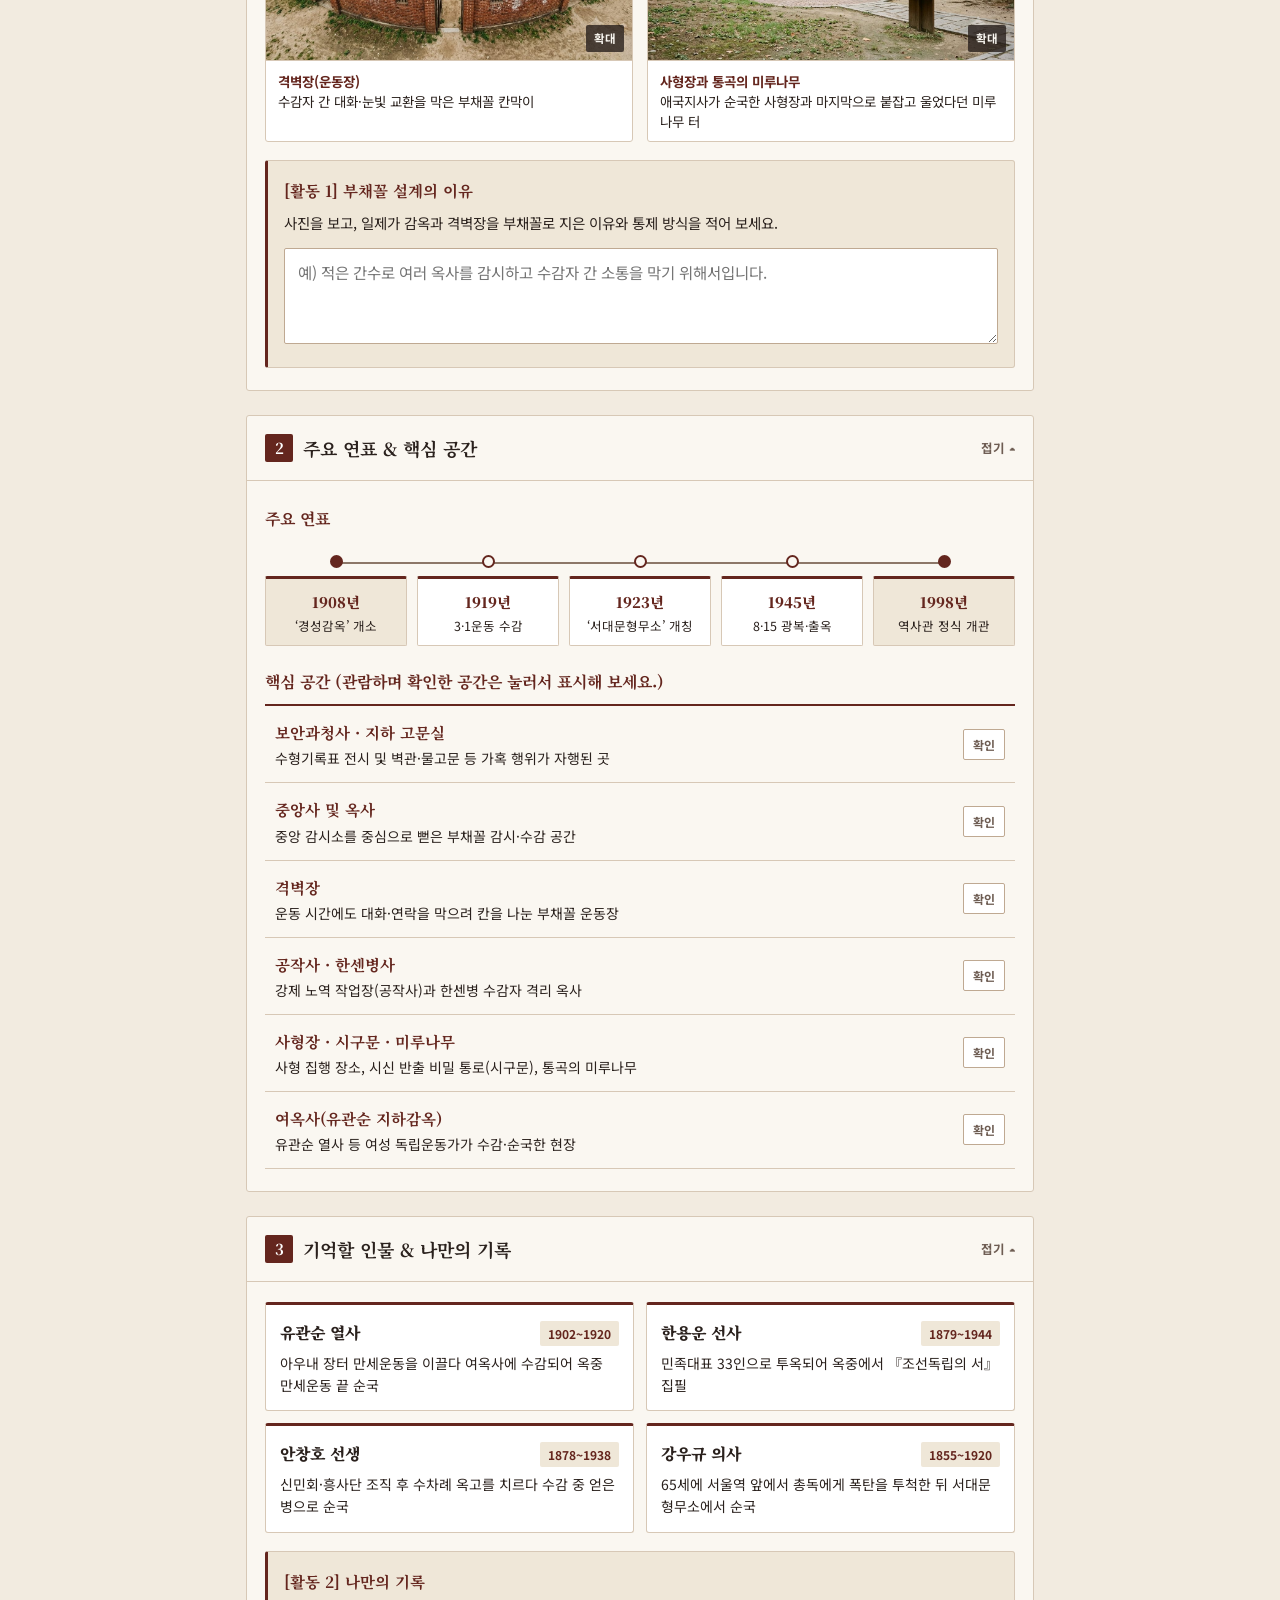
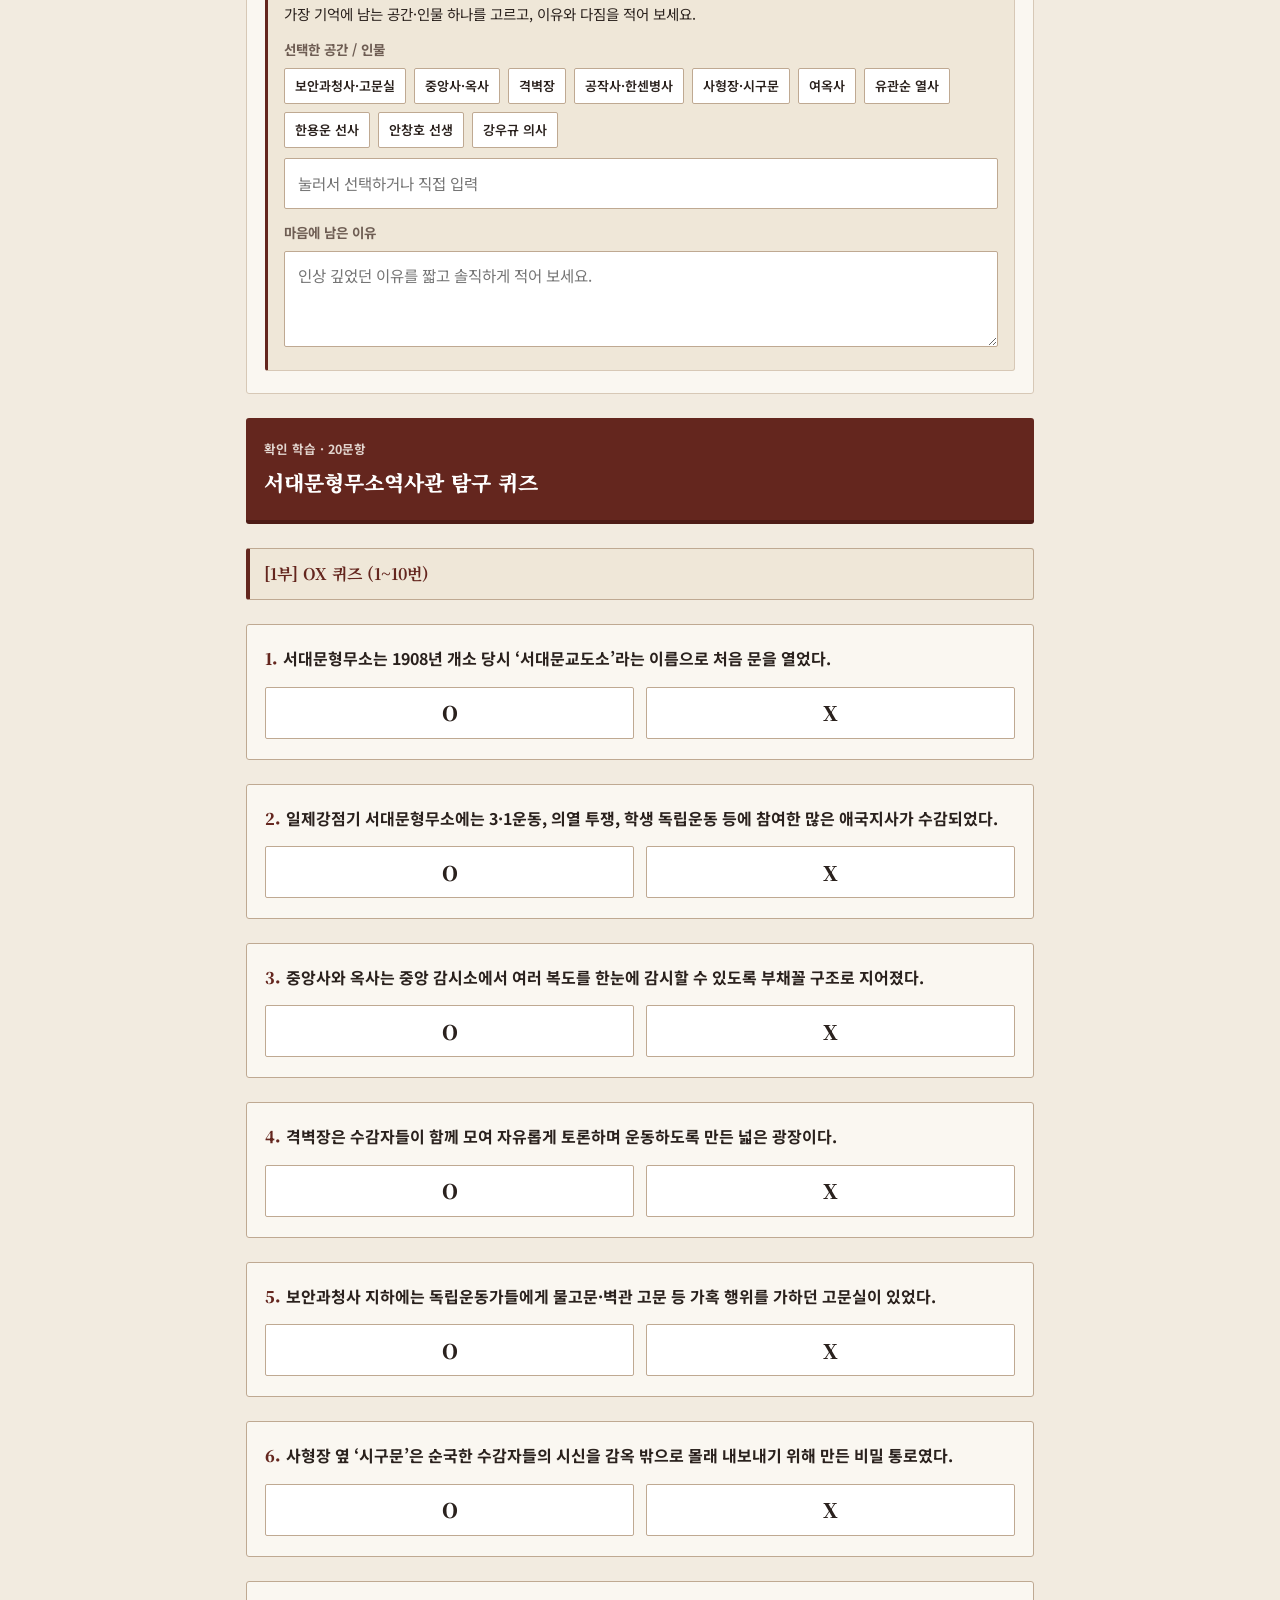
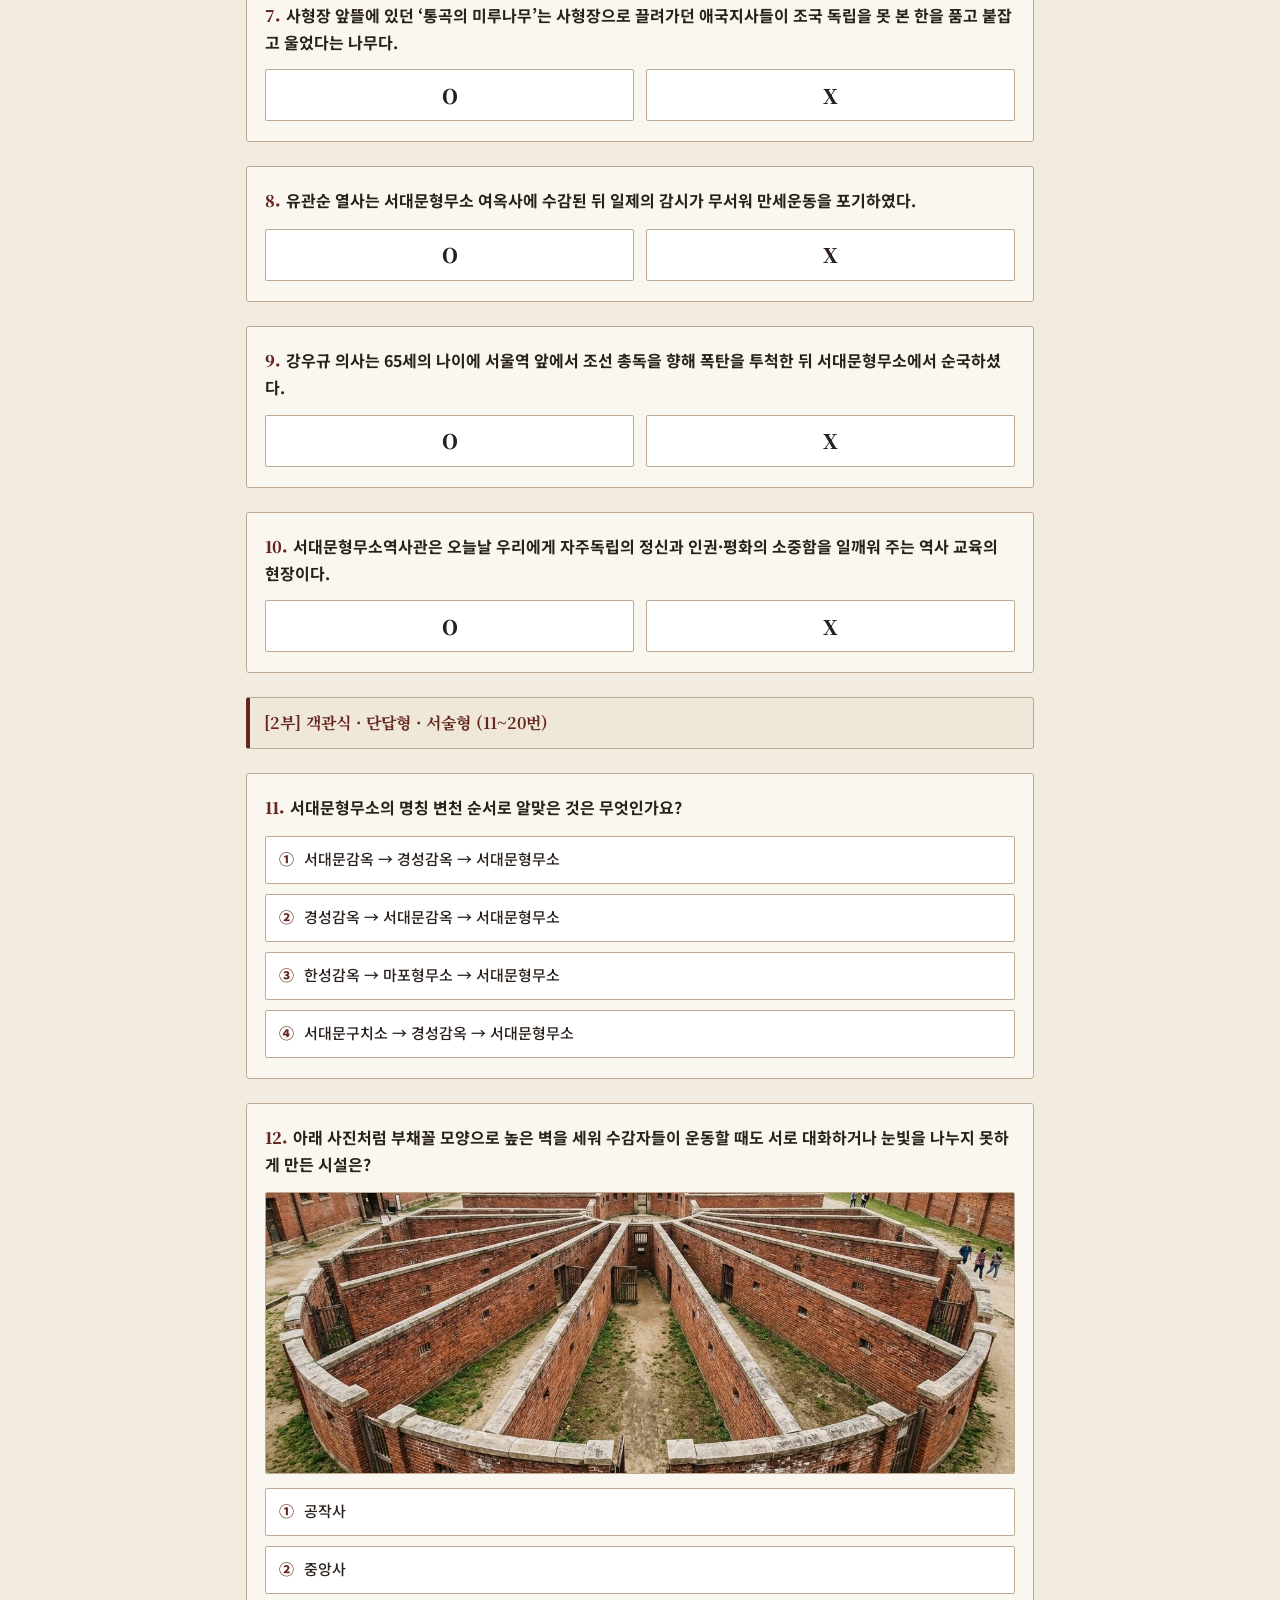
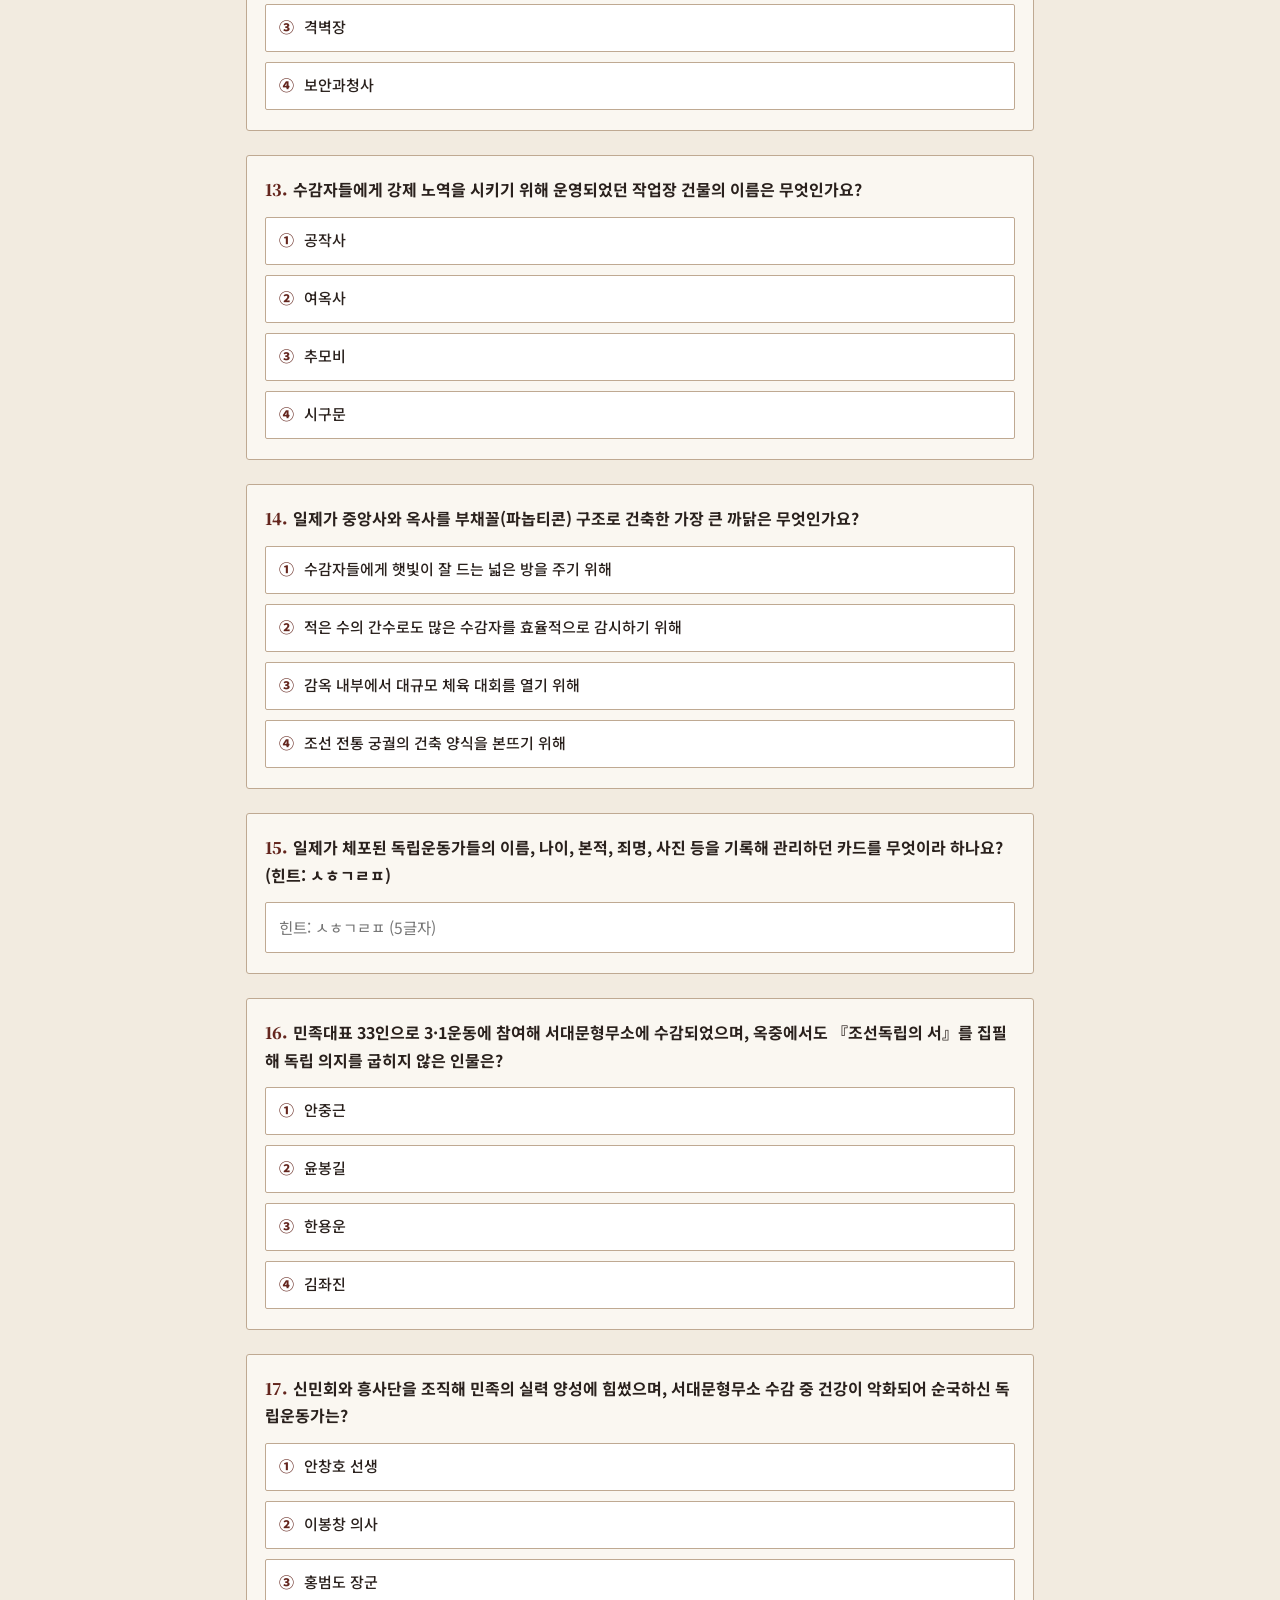
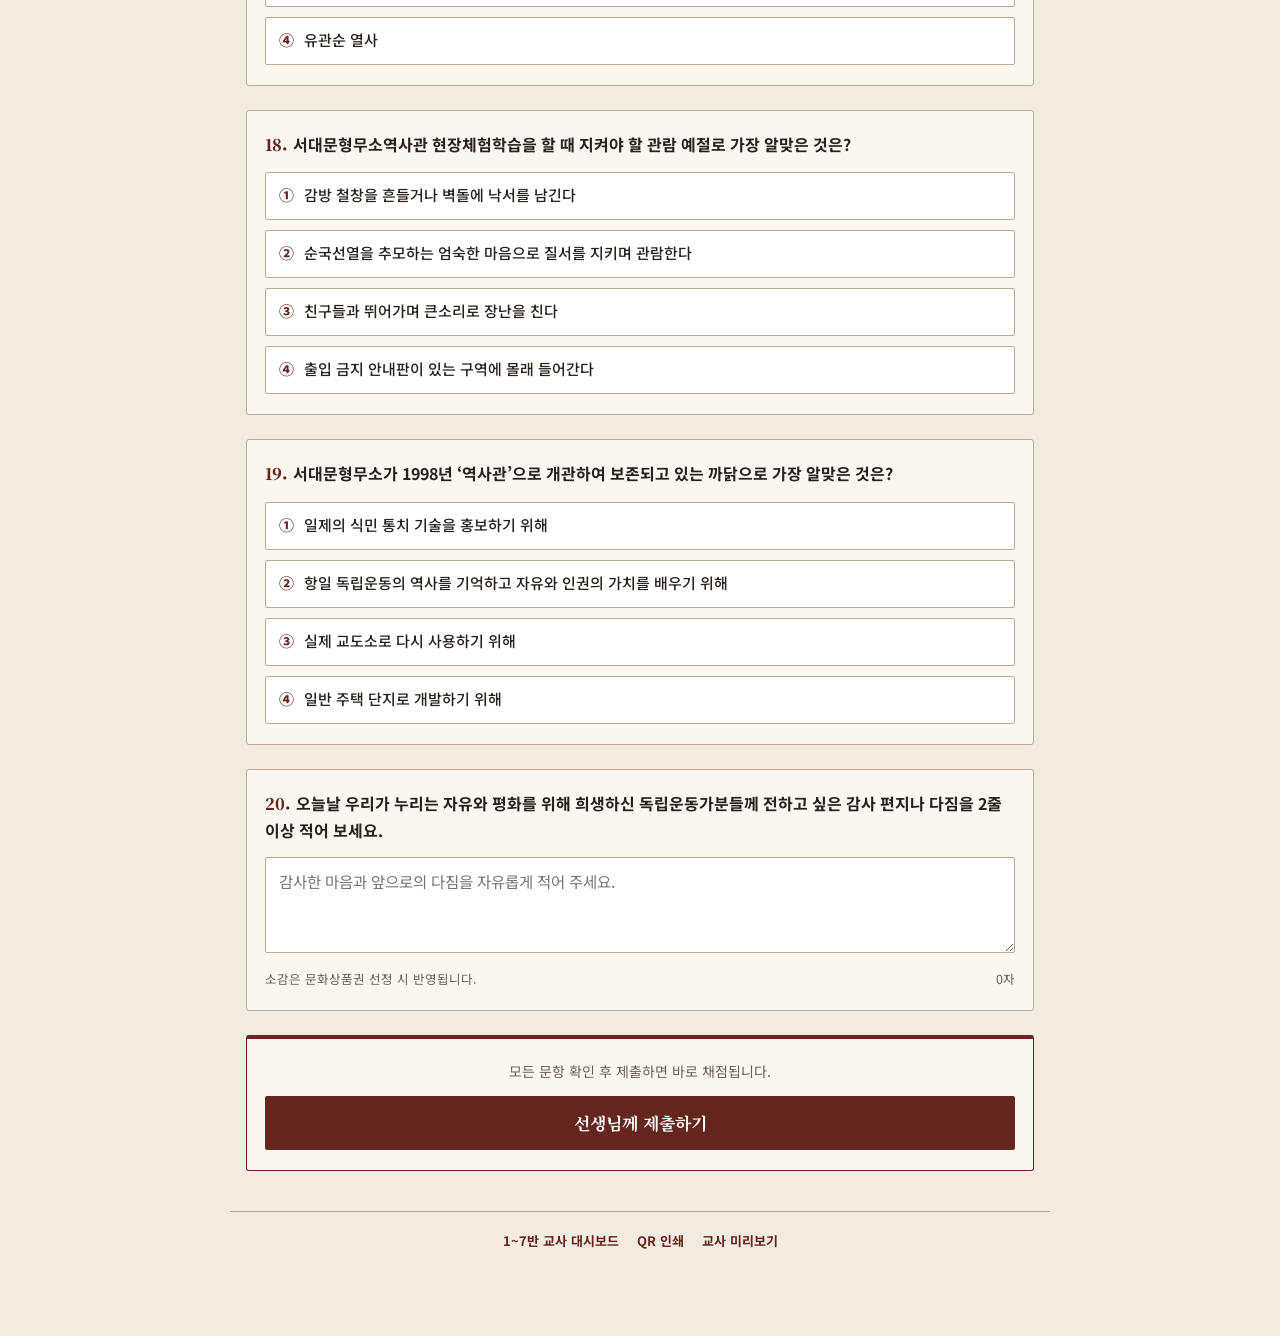
==== commit 4ab22a10: "학생용 UI 여백 확대·텍스트 축약 및 접히는 QR 패널 추가" ====
--- a/index.html
+++ b/index.html
@@ -3,39 +3,42 @@
 <head>
   <meta charset="UTF-8" />
   <meta name="viewport" content="width=device-width, initial-scale=1.0, viewport-fit=cover" />
+  <meta http-equiv="Cache-Control" content="no-cache, no-store, must-revalidate" />
+  <meta http-equiv="Pragma" content="no-cache" />
+  <meta http-equiv="Expires" content="0" />
   <title>서대문형무소역사관 현장체험학습 활동지 · 역사 퀴즈</title>
   <link rel="preconnect" href="https://fonts.googleapis.com" />
   <link rel="preconnect" href="https://fonts.gstatic.com" crossorigin />
   <link href="https://fonts.googleapis.com/css2?family=Noto+Sans+KR:wght@400;500;700;800&family=Noto+Serif+KR:wght@600;700;900&display=swap" rel="stylesheet" />
-  <link rel="stylesheet" href="styles.css" />
+  <link rel="stylesheet" href="styles.css?v=20261123-4" />
 </head>
 <body>
   <div id="teacherModeBar" class="teacher-mode-bar" hidden>
-    <span>교사 미리보기 모드 (?교사) — 학번 입력 없이 채점·정답·해설을 바로 확인할 수 있습니다. (서버 저장 안 됨)</span>
-    <a href="./">학생 화면으로 돌아가기</a>
+    <span>교사 미리보기 모드 (?교사) — 정답·해설 확인용 (서버 저장 안 됨)</span>
+    <a href="./">학생 화면</a>
   </div>
 
-  <!-- PDF 2·3쪽 상단 바 모티프: 얇은 고정 진행 바 -->
+  <!-- 1줄 슬림 고정 진행 바 -->
   <header class="app-header">
     <div class="header-inner">
-      <div class="running-title">서대문형무소, 그날의 기억을 걷다</div>
+      <div class="running-title">서대문형무소역사관</div>
       <div class="running-status">
         <div class="progress-track" aria-hidden="true">
           <div class="progress-fill" id="progressFill"></div>
         </div>
-        <div class="progress-text" id="progressText">퀴즈 0 / 20</div>
-        <div class="save-badge" id="saveBadge" aria-live="polite">자동 저장됨</div>
+        <div class="progress-text" id="progressText">0 / 20</div>
+        <div class="save-badge" id="saveBadge" aria-live="polite">저장됨</div>
       </div>
     </div>
   </header>
 
-  <!-- PDF 1쪽 모티프: 풀-블리드 짙은 벽돌 히어로 배너 + 국가사적 324호 스탬프 -->
+  <!-- 히어로 배너 -->
   <section class="hero-banner" aria-label="활동지 표지">
     <div class="hero-inner">
       <div class="hero-copy">
-        <div class="hero-kicker" id="headerKicker">현장체험학습 모바일 활동지 · 중학교 1학년</div>
+        <div class="hero-kicker" id="headerKicker">중학교 1학년 현장체험학습</div>
         <h1 class="hero-title" id="headerTitle">서대문형무소,<br />그날의 기억을 걷다</h1>
-        <p class="hero-subtitle">현장을 걸으며 자료를 읽고 퀴즈와 소감을 차근차근 작성해 보세요.</p>
+        <p class="hero-subtitle">관람하며 읽고, 퀴즈 20문항과 소감을 남겨요.</p>
       </div>
       <div class="heritage-stamp" aria-label="국가사적 324호">
         <span class="stamp-top">국가사적</span>
@@ -46,25 +49,40 @@
   </section>
 
   <main class="container">
+    <!-- 접히는 QR 공유 패널 -->
+    <section class="qr-drawer" aria-label="현장 공유용 QR 코드">
+      <button type="button" id="qrToggleBtn" class="qr-toggle-btn" aria-expanded="false" aria-controls="qrDrawerBody">
+        <span class="qr-toggle-label">현장 공유용 QR 코드</span>
+        <span class="qr-toggle-arrow" id="qrToggleArrow">펼치기 ▾</span>
+      </button>
+      <div id="qrDrawerBody" class="qr-drawer-body" hidden>
+        <div class="qr-thumb-box">
+          <img src="assets/site-qr.png" alt="학생용 사이트 QR 코드" />
+        </div>
+        <div class="qr-url-text" id="qrSiteUrlText">https://dallalan2277-lab.github.io/seodaemun-fieldtrip/</div>
+        <div class="qr-drawer-actions">
+          <button type="button" id="copySiteUrlBtn" class="btn-secondary">주소 복사</button>
+          <a href="qr.html" class="btn-secondary" style="text-decoration:none;display:inline-flex;align-items:center;">인쇄용 QR</a>
+        </div>
+      </div>
+    </section>
+
     <div id="previewModeBanner" class="notice-banner warn" hidden>
-      <strong>서버 연결 전 미리보기 모드:</strong> 현재 구글 시트 연동 주소(<code>config.js</code>)가 비어 있어 답안이 이 기기에만 임시 저장됩니다. 사이트 테스트는 그대로 가능하며, <a href="teacher.html">교사용 대시보드 미리보기</a>에서도 방금 제출한 결과를 확인할 수 있습니다.
+      구글 시트 연결 전 임시 저장 모드입니다. (<a href="teacher.html">교사 대시보드</a>)
     </div>
 
-    <!-- 학생 정보 입력 (PDF 1쪽 이름/학년·반 서식 감성) -->
+    <!-- 학생 정보 입력 -->
     <section class="card student-card" aria-labelledby="studentInfoHeading">
       <div class="section-head">
         <div class="section-head-left">
           <span class="sec-num-box" aria-hidden="true">✓</span>
-          <h2 class="section-title" id="studentInfoHeading">학생 정보 확인 (1학년)</h2>
+          <h2 class="section-title" id="studentInfoHeading">학생 정보 (1학년)</h2>
         </div>
-        <div style="display:flex;align-items:center;gap:6px;">
-          <button type="button" id="resetStudentBtn" class="btn-reset-info">입력 초기화</button>
-          <span class="sec-tag">필수 입력</span>
-        </div>
+        <button type="button" id="resetStudentBtn" class="btn-reset-info">입력 초기화</button>
       </div>
       <div class="student-grid">
         <div>
-          <span class="field-label">반 선택 (1~7반)</span>
+          <span class="field-label">반 선택</span>
           <div class="class-pills" id="classPills" role="group" aria-label="반 선택"></div>
         </div>
         <div class="student-row-two">
@@ -87,7 +105,7 @@
               class="input-box input-underline"
               type="text"
               maxlength="20"
-              placeholder="이름을 입력하세요"
+              placeholder="이름 입력"
             />
           </div>
         </div>
@@ -102,10 +120,8 @@
   </main>
 
   <footer class="app-footer">
-    <span>서대문형무소역사관 현장체험학습</span>
-    <span aria-hidden="true">·</span>
-    <a href="teacher.html">1~7반 선생님 대시보드</a>
-    <a href="qr.html">현장 QR 인쇄 페이지</a>
+    <a href="teacher.html">1~7반 교사 대시보드</a>
+    <a href="qr.html">QR 인쇄</a>
     <a href="?교사">교사 미리보기</a>
   </footer>
 
@@ -120,8 +136,8 @@
 
   <div id="toast" class="toast" hidden role="status" aria-live="polite"></div>
 
-  <script src="config.js"></script>
-  <script src="data.js"></script>
-  <script src="app.js"></script>
+  <script src="config.js?v=20261123-4"></script>
+  <script src="data.js?v=20261123-4"></script>
+  <script src="app.js?v=20261123-4"></script>
 </body>
 </html>
--- a/styles.css
+++ b/styles.css
@@ -38,9 +38,9 @@
   font-family: var(--font-sans);
   background-color: var(--parchment);
   color: var(--ink);
-  line-height: 1.68;
+  line-height: 1.75;
   font-size: 16px;
-  padding-bottom: 52px;
+  padding-bottom: 56px;
 }
 
 button,
@@ -85,14 +85,14 @@
   font-size: 13px;
 }
 
-/* Sticky Top Running Header (PDF 2~3쪽 상단 바 모티프) */
+/* Sticky Top Running Header — 1줄 슬림 바 */
 .app-header {
   position: sticky;
   top: 0;
   z-index: 40;
   background: var(--running-bar);
-  color: rgba(250, 247, 241, 0.9);
-  border-bottom: 1px solid rgba(250, 247, 241, 0.14);
+  color: rgba(250, 247, 241, 0.94);
+  border-bottom: 1px solid rgba(250, 247, 241, 0.16);
 }
 
 .header-inner {
@@ -100,32 +100,31 @@
   margin: 0 auto;
   padding: 8px 16px;
   display: flex;
-  flex-wrap: wrap;
   align-items: center;
   justify-content: space-between;
-  gap: 8px 14px;
+  gap: 12px;
 }
 
 .running-title {
   font-family: var(--font-serif);
   font-size: 13.5px;
   font-weight: 700;
-  color: rgba(250, 247, 241, 0.92);
-  letter-spacing: -0.01em;
+  color: rgba(250, 247, 241, 0.94);
+  white-space: nowrap;
 }
 
 .running-status {
   display: flex;
   align-items: center;
-  gap: 10px;
+  gap: 8px;
   flex: 1;
   justify-content: flex-end;
-  min-width: 210px;
+  min-width: 0;
 }
 
 .progress-track {
   flex: 1;
-  max-width: 150px;
+  max-width: 120px;
   height: 6px;
   background: rgba(250, 247, 241, 0.22);
   border-radius: 1px;
@@ -155,6 +154,7 @@
   background: rgba(250, 247, 241, 0.14);
   border: 1px solid rgba(250, 247, 241, 0.3);
   color: #faf7f1;
+  white-space: nowrap;
 }
 
 .save-badge.saving {
@@ -163,7 +163,7 @@
   border-color: #d4aa63;
 }
 
-/* Full-Bleed Heritage Hero Banner (PDF 1쪽 상단) */
+/* Hero Banner */
 .hero-banner {
   background: var(--brick);
   color: var(--paper);
@@ -173,7 +173,7 @@
 .hero-inner {
   max-width: 820px;
   margin: 0 auto;
-  padding: 26px 18px 24px;
+  padding: 28px 18px 26px;
   display: flex;
   align-items: center;
   justify-content: space-between;
@@ -183,7 +183,7 @@
 .hero-kicker {
   font-size: 12.5px;
   font-weight: 500;
-  color: rgba(250, 247, 241, 0.8);
+  color: rgba(250, 247, 241, 0.82);
   letter-spacing: 0.03em;
   margin-bottom: 6px;
 }
@@ -193,22 +193,22 @@
   font-family: var(--font-serif);
   font-size: 30px;
   font-weight: 900;
-  line-height: 1.24;
+  line-height: 1.25;
   color: #ffffff;
   letter-spacing: -0.02em;
 }
 
 .hero-subtitle {
   margin: 10px 0 0;
-  font-size: 14px;
-  color: rgba(250, 247, 241, 0.86);
+  font-size: 14.5px;
+  color: rgba(250, 247, 241, 0.88);
   line-height: 1.5;
 }
 
 .heritage-stamp {
   flex-shrink: 0;
-  width: 86px;
-  height: 86px;
+  width: 84px;
+  height: 84px;
   border: 1.5px solid rgba(250, 247, 241, 0.72);
   background: rgba(78, 28, 22, 0.45);
   display: flex;
@@ -241,25 +241,105 @@
 
 @media (max-width: 480px) {
   .hero-title {
-    font-size: 25px;
+    font-size: 24px;
   }
   .heritage-stamp {
-    width: 72px;
-    height: 72px;
+    width: 70px;
+    height: 70px;
   }
   .stamp-num {
-    font-size: 22px;
+    font-size: 21px;
   }
 }
 
-/* Main Container */
+/* Main Container — 여유 있는 카드 간격 */
 .container {
   max-width: 820px;
   margin: 0 auto;
-  padding: 18px 14px 28px;
+  padding: 24px 16px 40px;
   display: flex;
   flex-direction: column;
-  gap: 16px;
+  gap: 24px;
+}
+
+#worksheetRoot {
+  display: flex;
+  flex-direction: column;
+  gap: 24px;
+}
+
+/* Collapsible QR Drawer */
+.qr-drawer {
+  background: var(--paper);
+  border: 1px solid var(--border-strong);
+  border-left: 4px solid var(--brick);
+  border-radius: var(--radius);
+}
+
+.qr-toggle-btn {
+  width: 100%;
+  min-height: 48px;
+  padding: 12px 16px;
+  background: transparent;
+  border: none;
+  cursor: pointer;
+  display: flex;
+  align-items: center;
+  justify-content: space-between;
+  gap: 10px;
+  text-align: left;
+}
+
+.qr-toggle-label {
+  font-family: var(--font-serif);
+  font-size: 15px;
+  font-weight: 700;
+  color: var(--brick);
+}
+
+.qr-toggle-arrow {
+  font-size: 13px;
+  font-weight: 700;
+  color: var(--ink-muted);
+}
+
+.qr-drawer-body {
+  padding: 16px 18px 20px;
+  border-top: 1px solid var(--border);
+  background: #ffffff;
+  text-align: center;
+}
+
+.qr-drawer-body[hidden] {
+  display: none;
+}
+
+.qr-thumb-box {
+  display: inline-block;
+  padding: 10px;
+  border: 2px solid var(--brick);
+  background: #ffffff;
+  margin-bottom: 10px;
+}
+
+.qr-thumb-box img {
+  width: 180px;
+  height: 180px;
+}
+
+.qr-url-text {
+  font-family: monospace;
+  font-size: 12.5px;
+  color: var(--ink-muted);
+  word-break: break-all;
+  margin-bottom: 12px;
+}
+
+.qr-drawer-actions {
+  display: flex;
+  justify-content: center;
+  gap: 10px;
+  flex-wrap: wrap;
 }
 
 /* Editorial Paper Card */
@@ -267,21 +347,63 @@
   background: var(--paper);
   border: 1px solid var(--border);
   border-radius: var(--radius);
-  padding: 18px 16px;
+  padding: 22px 18px;
 }
 
 .student-card {
   border-top: 3px solid var(--brick);
 }
 
-/* PDF Style Section Header: [1] Title  [Tag] + underline */
-.section-head {
+/* Accordion Details Card */
+.accordion-card {
+  padding: 0;
+}
+
+.accordion-summary {
+  list-style: none;
+  cursor: pointer;
+  padding: 18px 18px;
   display: flex;
   align-items: center;
   justify-content: space-between;
   gap: 10px;
-  padding-bottom: 10px;
-  margin-bottom: 14px;
+}
+
+.accordion-summary::-webkit-details-marker {
+  display: none;
+}
+
+.accordion-summary::after {
+  content: '펼치기 ▾';
+  flex-shrink: 0;
+  font-size: 12.5px;
+  font-weight: 700;
+  color: var(--ink-muted);
+}
+
+.accordion-card[open] > .accordion-summary {
+  border-bottom: 1px solid var(--border);
+}
+
+.accordion-card[open] > .accordion-summary::after {
+  content: '접기 ▴';
+}
+
+.accordion-body {
+  padding: 20px 18px 22px;
+  display: flex;
+  flex-direction: column;
+  gap: 18px;
+}
+
+/* Section Head (Clean, no duplicate tag boxes) */
+.section-head {
+  display: flex;
+  align-items: center;
+  justify-content: space-between;
+  gap: 10px;
+  padding-bottom: 12px;
+  margin-bottom: 16px;
   border-bottom: 1px solid var(--border-strong);
 }
 
@@ -316,18 +438,6 @@
   line-height: 1.35;
 }
 
-.sec-tag {
-  flex-shrink: 0;
-  font-size: 12px;
-  font-weight: 700;
-  color: var(--ink-muted);
-  background: #ffffff;
-  border: 1px solid var(--border-strong);
-  padding: 3px 9px;
-  border-radius: 2px;
-  white-space: nowrap;
-}
-
 .btn-reset-info {
   flex-shrink: 0;
   font-size: 12px;
@@ -335,7 +445,7 @@
   color: var(--brick);
   background: var(--sand);
   border: 1px solid var(--border-strong);
-  padding: 3px 9px;
+  padding: 4px 10px;
   border-radius: 2px;
   cursor: pointer;
 }
@@ -345,9 +455,17 @@
 }
 
 .lead-text {
-  margin: 0 0 12px;
+  margin: 0;
   color: var(--ink);
-  font-size: 15px;
+  font-size: 15.5px;
+}
+
+.sub-heading {
+  margin: 4px 0 8px;
+  font-family: var(--font-serif);
+  font-size: 16px;
+  font-weight: 700;
+  color: var(--brick);
 }
 
 .notice-banner {
@@ -371,12 +489,12 @@
 .student-grid {
   display: flex;
   flex-direction: column;
-  gap: 14px;
+  gap: 16px;
 }
 
 .field-label {
   display: block;
-  font-size: 13px;
+  font-size: 13.5px;
   font-weight: 700;
   color: var(--ink-muted);
   margin-bottom: 6px;
@@ -385,7 +503,7 @@
 .class-pills {
   display: grid;
   grid-template-columns: repeat(7, 1fr);
-  gap: 6px;
+  gap: 8px;
 }
 
 @media (max-width: 480px) {
@@ -420,14 +538,14 @@
 .student-row-two {
   display: grid;
   grid-template-columns: 112px 1fr;
-  gap: 12px;
+  gap: 14px;
 }
 
 .input-box,
 .textarea-box {
   width: 100%;
-  min-height: 46px;
-  padding: 10px 12px;
+  min-height: 48px;
+  padding: 11px 13px;
   border: 1px solid var(--border-strong);
   border-radius: 2px;
   background: #ffffff;
@@ -454,80 +572,14 @@
 }
 
 .textarea-box {
-  min-height: 98px;
+  min-height: 96px;
   resize: vertical;
   line-height: 1.65;
 }
 
-/* Worksheet Switcher Tabs (Editorial) */
-.ws-tabs {
-  display: grid;
-  grid-template-columns: 1fr 1fr;
-  gap: 10px;
-}
-
-.ws-tab {
-  min-height: 64px;
-  padding: 11px 14px;
-  border-radius: var(--radius);
-  border: 1px solid var(--border-strong);
-  border-top: 3px solid var(--taupe);
-  background: var(--paper);
-  cursor: pointer;
-  text-align: left;
-  display: flex;
-  flex-direction: column;
-  justify-content: center;
-  gap: 5px;
-  transition: all 0.15s ease;
-}
-
-.ws-tab.active {
-  border-color: var(--brick);
-  border-top-color: var(--brick-dark);
-  background: var(--brick);
-  color: #ffffff;
-}
-
-.ws-tab-title {
-  font-family: var(--font-serif);
-  font-size: 16px;
-  font-weight: 700;
-}
-
-.ws-tab-badge {
-  display: inline-block;
-  align-self: flex-start;
-  font-size: 12px;
-  font-weight: 700;
-  padding: 2px 8px;
-  border-radius: 2px;
-  background: var(--sand);
-  color: var(--ink-muted);
-}
-
-.ws-tab.active .ws-tab-badge {
-  background: rgba(250, 247, 241, 0.2);
-  color: #ffffff;
-}
-
-.ws-tab-badge.done {
-  background: var(--ok-bg);
-  color: var(--ok);
-}
-
-.ws-tab.active .ws-tab-badge.done {
-  background: #faf7f1;
-  color: var(--brick);
-}
-
-/* Route Checklist (PDF 3쪽 추천 관람 순서 모티프) */
-.route-box {
-  background: var(--paper);
-}
-
+/* Route Checklist */
 .route-hint {
-  margin: 0 0 12px;
+  margin: 0;
   font-size: 13.5px;
   color: var(--ink-muted);
 }
@@ -536,7 +588,7 @@
   display: flex;
   flex-wrap: wrap;
   align-items: center;
-  gap: 6px;
+  gap: 8px 6px;
 }
 
 .route-sep {
@@ -547,13 +599,13 @@
 }
 
 .route-chip {
-  min-height: 36px;
-  padding: 5px 10px;
+  min-height: 38px;
+  padding: 6px 11px;
   border-radius: 2px;
   border: 1px solid var(--border-strong);
   background: var(--sand);
   color: var(--ink);
-  font-size: 13px;
+  font-size: 13.5px;
   font-weight: 700;
   cursor: pointer;
   display: inline-flex;
@@ -571,8 +623,7 @@
 .photo-grid {
   display: grid;
   grid-template-columns: 1fr 1fr;
-  gap: 12px;
-  margin-top: 12px;
+  gap: 14px;
 }
 
 @media (max-width: 580px) {
@@ -621,7 +672,7 @@
 .photo-caption {
   padding: 10px 12px;
   font-size: 13.5px;
-  line-height: 1.55;
+  line-height: 1.5;
   border-top: 1px solid var(--border);
 }
 
@@ -629,14 +680,13 @@
   color: var(--brick);
 }
 
-/* Tip / Activity Prompt Strip (PDF 1·2쪽 외우는 요령/팁 바 모티프) */
+/* Activity Prompt Strip */
 .activity-box {
   background: var(--sand);
   border: 1px solid var(--border);
   border-left: 3px solid var(--brick);
   border-radius: var(--radius);
-  padding: 14px;
-  margin-top: 14px;
+  padding: 16px;
 }
 
 .activity-box-title {
@@ -648,24 +698,24 @@
 }
 
 .activity-box-desc {
-  margin: 0 0 10px;
+  margin: 0 0 12px;
   font-size: 14.5px;
   color: var(--ink);
 }
 
-/* Connected Node Timeline (PDF 1쪽 조약/이름변천 연표 모티프) */
+/* Connected Node Timeline */
 .timeline-track {
   position: relative;
   display: grid;
   grid-template-columns: repeat(5, 1fr);
   gap: 10px;
-  padding-top: 8px;
+  padding-top: 6px;
 }
 
 .timeline-track::before {
   content: '';
   position: absolute;
-  top: 23px;
+  top: 21px;
   left: 10%;
   right: 10%;
   height: 2px;
@@ -684,8 +734,8 @@
 }
 
 .timeline-dot {
-  width: 14px;
-  height: 14px;
+  width: 13px;
+  height: 13px;
   border-radius: 50%;
   border: 2.5px solid var(--brick);
   background: var(--paper);
@@ -714,15 +764,14 @@
   font-family: var(--font-serif);
   font-weight: 900;
   color: var(--brick);
-  font-size: 15px;
-  margin-bottom: 4px;
+  font-size: 14.5px;
+  margin-bottom: 3px;
 }
 
 .timeline-event {
   font-size: 12.5px;
-  line-height: 1.5;
+  line-height: 1.45;
   color: var(--ink);
-  text-align: left;
 }
 
 @media (max-width: 680px) {
@@ -753,27 +802,32 @@
   }
   .timeline-card {
     padding: 10px 12px;
+    display: flex;
+    align-items: baseline;
+    gap: 10px;
   }
   .timeline-year {
-    font-size: 15.5px;
+    font-size: 15px;
+    margin-bottom: 0;
+    flex-shrink: 0;
   }
   .timeline-event {
     font-size: 14px;
   }
 }
 
-/* Space Table Rows (PDF 3쪽 6. 서대문형무소의 여러 장소 스타일) */
+/* Space Table Rows */
 .space-list {
   border-top: 2px solid var(--brick);
 }
 
 .space-card {
   border-bottom: 1px solid var(--border);
-  padding: 12px 10px;
+  padding: 13px 10px;
   background: var(--paper);
   display: flex;
   justify-content: space-between;
-  align-items: flex-start;
+  align-items: center;
   gap: 12px;
   cursor: pointer;
   transition: background 0.14s ease;
@@ -792,12 +846,13 @@
   font-weight: 700;
   color: var(--brick);
   font-size: 15.5px;
-  margin-bottom: 3px;
+  margin-bottom: 2px;
 }
 
 .space-meaning {
   font-size: 14px;
   color: var(--ink);
+  line-height: 1.5;
 }
 
 .visit-pill {
@@ -817,11 +872,11 @@
   color: #ffffff;
 }
 
-/* Figure Cards (PDF 2쪽 유관순·임명애·어윤희 카드 스타일) */
+/* Figure Cards */
 .figure-list {
   display: grid;
   grid-template-columns: 1fr 1fr;
-  gap: 10px;
+  gap: 12px;
 }
 
 @media (max-width: 580px) {
@@ -834,7 +889,7 @@
   border: 1px solid var(--border);
   border-top: 3px solid var(--brick);
   border-radius: var(--radius);
-  padding: 12px 14px;
+  padding: 14px;
   background: #ffffff;
 }
 
@@ -850,7 +905,7 @@
 .figure-name {
   font-family: var(--font-serif);
   font-weight: 900;
-  font-size: 16.5px;
+  font-size: 16px;
   color: var(--ink);
 }
 
@@ -866,15 +921,15 @@
 .figure-desc {
   margin: 0;
   font-size: 14px;
-  line-height: 1.58;
+  line-height: 1.55;
 }
 
 /* Quick Pick Chips */
 .quick-picks {
   display: flex;
   flex-wrap: wrap;
-  gap: 6px;
-  margin-bottom: 8px;
+  gap: 8px;
+  margin-bottom: 10px;
 }
 
 .quick-chip {
@@ -900,19 +955,14 @@
   color: #ffffff;
   border-radius: var(--radius);
   border-bottom: 4px solid var(--brick-dark);
-  padding: 18px 16px;
-  display: flex;
-  flex-wrap: wrap;
-  align-items: center;
-  justify-content: space-between;
-  gap: 10px;
+  padding: 20px 18px;
 }
 
 .quiz-banner-sub {
   font-size: 12.5px;
   font-weight: 700;
-  color: rgba(250, 247, 241, 0.82);
-  margin-bottom: 3px;
+  color: rgba(250, 247, 241, 0.84);
+  margin-bottom: 4px;
 }
 
 .quiz-banner-title {
@@ -923,17 +973,13 @@
 }
 
 .part-header {
-  display: flex;
-  align-items: center;
-  justify-content: space-between;
-  gap: 10px;
-  padding: 10px 12px;
+  padding: 11px 14px;
   background: var(--sand);
   border: 1px solid var(--border-strong);
   border-left: 4px solid var(--brick);
   border-radius: var(--radius);
   font-family: var(--font-serif);
-  font-size: 15.5px;
+  font-size: 16px;
   font-weight: 700;
   color: var(--brick);
 }
@@ -942,7 +988,7 @@
   background: var(--paper);
   border: 1px solid var(--border-strong);
   border-radius: var(--radius);
-  padding: 16px;
+  padding: 20px 18px;
 }
 
 .question-card.missing {
@@ -963,11 +1009,11 @@
 }
 
 .question-stem {
-  margin: 0 0 12px;
+  margin: 0 0 14px;
   font-size: 16px;
   font-weight: 700;
   color: var(--ink);
-  line-height: 1.55;
+  line-height: 1.65;
 }
 
 .q-num {
@@ -975,11 +1021,11 @@
   font-family: var(--font-serif);
   color: var(--brick);
   font-weight: 900;
-  margin-right: 5px;
+  margin-right: 6px;
 }
 
 .q-photo {
-  margin: 0 0 12px;
+  margin: 0 0 14px;
   border-radius: 2px;
   overflow: hidden;
   border: 1px solid var(--border-strong);
@@ -995,7 +1041,7 @@
 .ox-row {
   display: grid;
   grid-template-columns: 1fr 1fr;
-  gap: 10px;
+  gap: 12px;
 }
 
 .ox-btn {
@@ -1004,8 +1050,8 @@
   border: 1.5px solid var(--border-strong);
   background: #ffffff;
   font-family: var(--font-serif);
-  font-size: 18px;
-  font-weight: 700;
+  font-size: 20px;
+  font-weight: 900;
   cursor: pointer;
   transition: all 0.14s ease;
 }
@@ -1023,13 +1069,13 @@
 .mcq-list {
   display: flex;
   flex-direction: column;
-  gap: 8px;
+  gap: 10px;
 }
 
 .mcq-btn {
   width: 100%;
   min-height: 48px;
-  padding: 10px 12px;
+  padding: 11px 13px;
   border-radius: 2px;
   border: 1px solid var(--border-strong);
   background: #ffffff;
@@ -1039,8 +1085,8 @@
   cursor: pointer;
   display: flex;
   align-items: flex-start;
-  gap: 9px;
-  line-height: 1.48;
+  gap: 10px;
+  line-height: 1.5;
   transition: all 0.14s ease;
 }
 
@@ -1065,7 +1111,7 @@
 }
 
 .q-feedback {
-  margin-top: 10px;
+  margin-top: 12px;
   padding: 10px 12px;
   border-radius: 2px;
   font-size: 13.5px;
@@ -1092,7 +1138,7 @@
 }
 
 .char-hint {
-  margin-top: 6px;
+  margin-top: 8px;
   font-size: 12.5px;
   color: var(--ink-muted);
   display: flex;
@@ -1107,8 +1153,11 @@
   border: 1.5px solid var(--brick);
   border-top: 4px solid var(--brick);
   border-radius: var(--radius);
-  padding: 18px 16px;
+  padding: 20px 18px;
   text-align: center;
+  display: flex;
+  flex-direction: column;
+  gap: 12px;
 }
 
 .btn-primary {
@@ -1136,7 +1185,7 @@
 
 .btn-secondary {
   min-height: 44px;
-  padding: 9px 14px;
+  padding: 9px 16px;
   border: 1.5px solid var(--brick);
   border-radius: 2px;
   background: #ffffff;
@@ -1152,7 +1201,7 @@
   border: 1.5px solid var(--brick);
   border-top: 4px solid var(--brick);
   border-radius: var(--radius);
-  padding: 20px 16px;
+  padding: 22px 18px;
 }
 
 .cert-badge {
@@ -1177,7 +1226,7 @@
 .cert-score-box {
   display: grid;
   grid-template-columns: repeat(3, 1fr);
-  gap: 8px;
+  gap: 10px;
   margin: 14px 0;
 }
 
@@ -1289,7 +1338,7 @@
 .app-footer {
   max-width: 820px;
   margin: 0 auto;
-  padding: 16px 14px 28px;
+  padding: 18px 16px 28px;
   border-top: 1px solid var(--border-strong);
   text-align: center;
   font-size: 13px;
@@ -1297,7 +1346,7 @@
   display: flex;
   flex-wrap: wrap;
   justify-content: center;
-  gap: 10px 14px;
+  gap: 10px 18px;
 }
 
 .app-footer a {
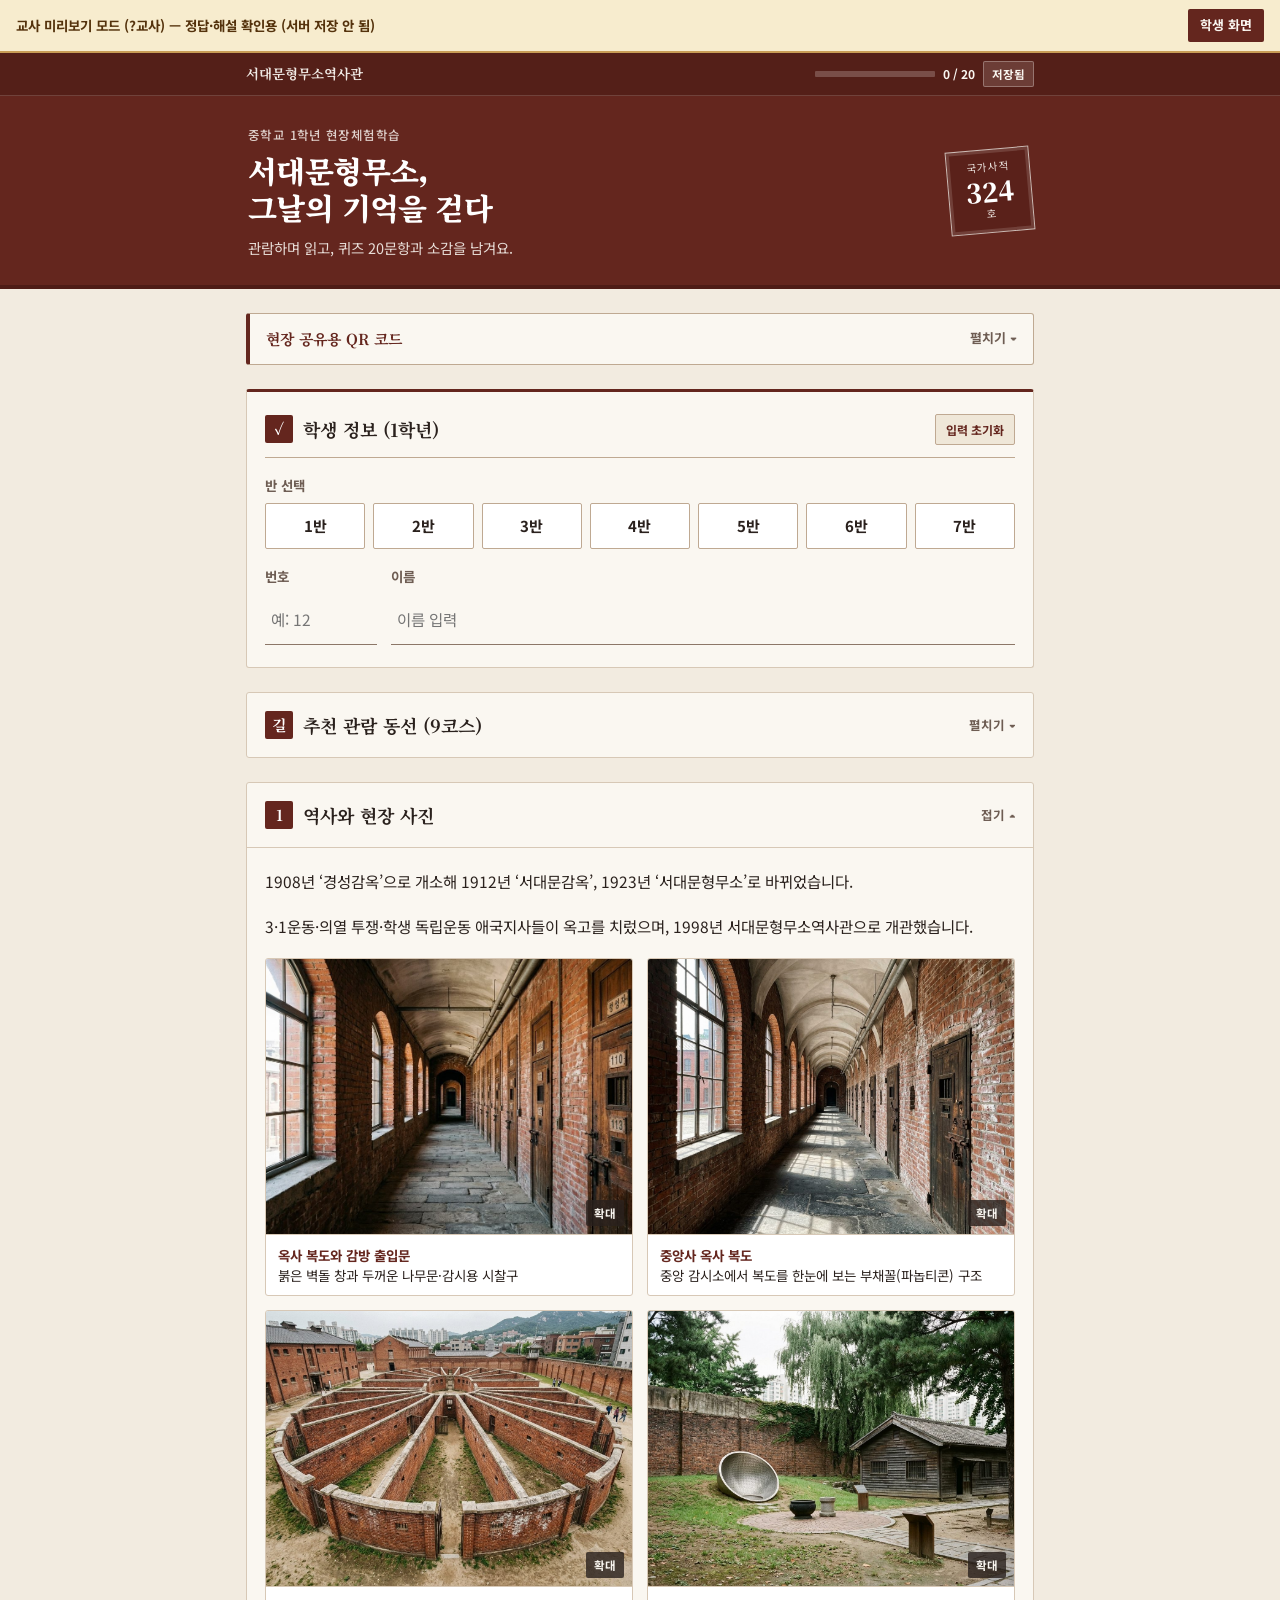
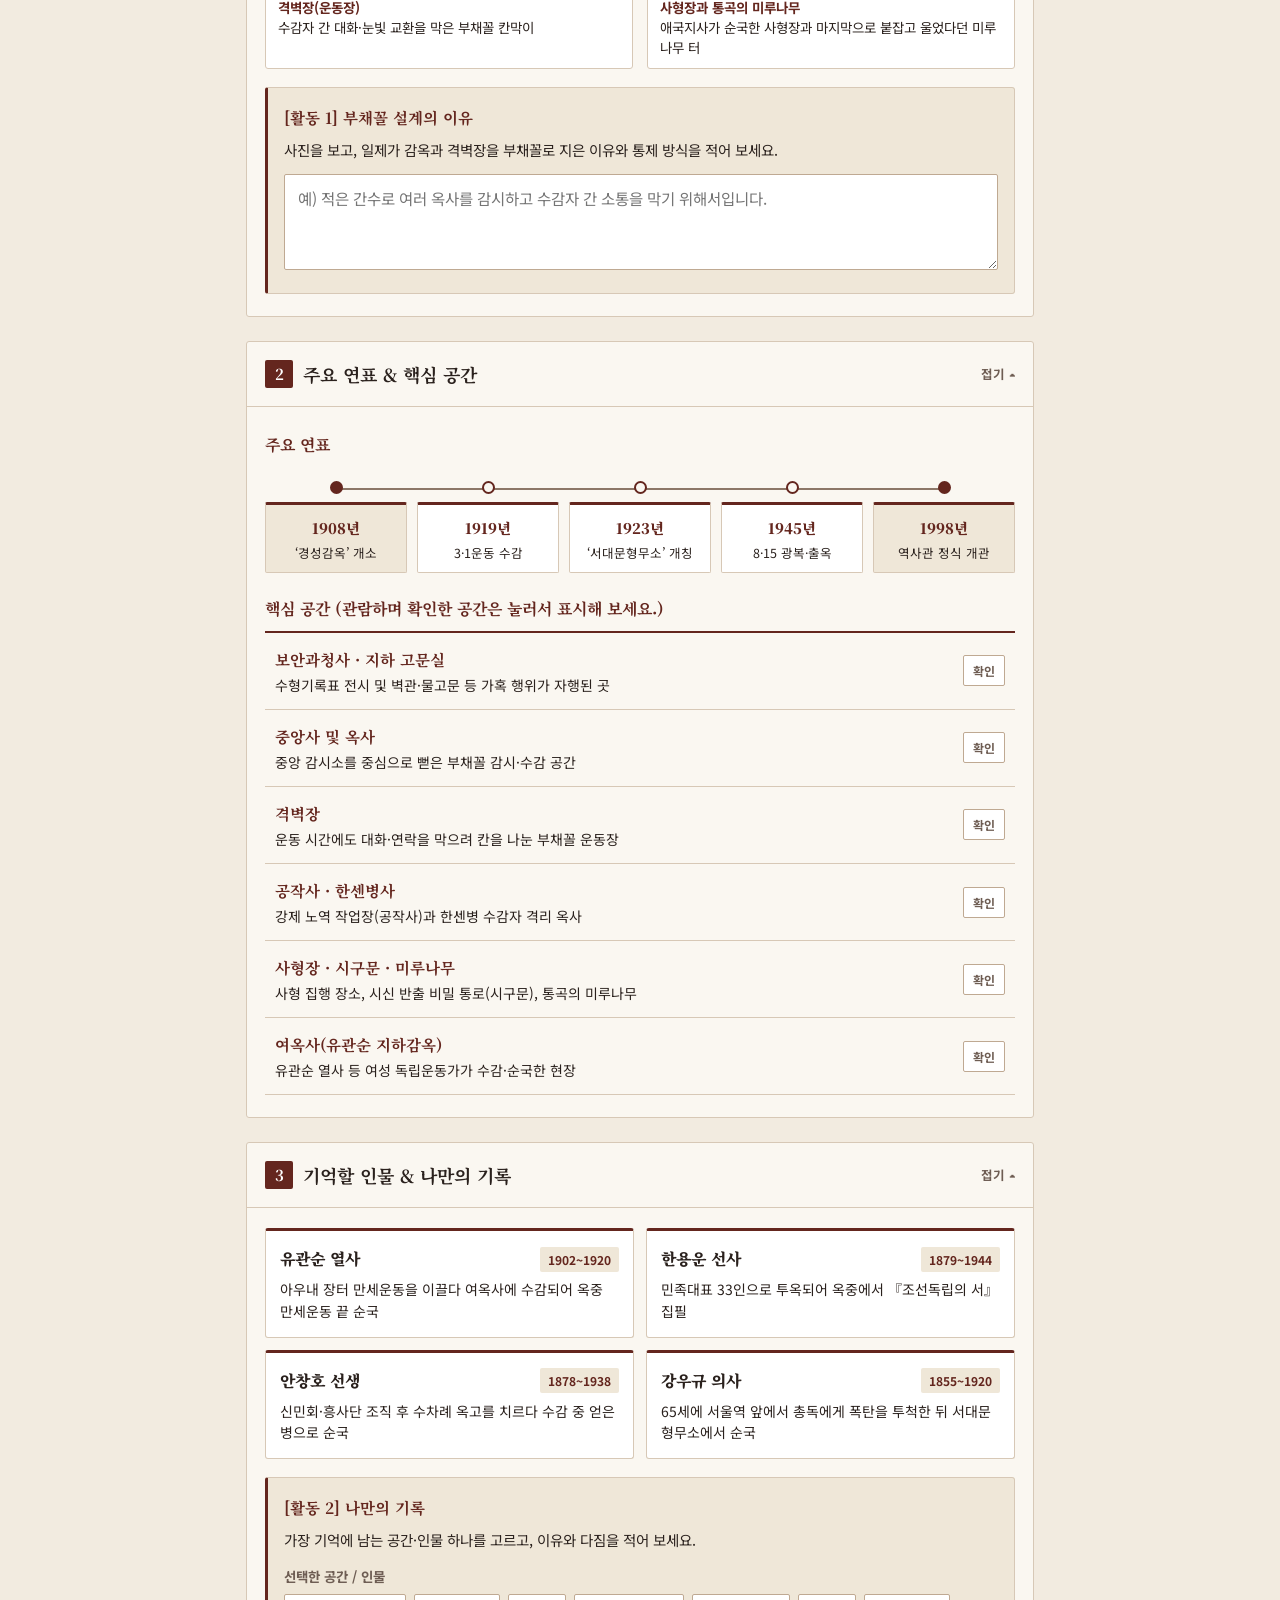
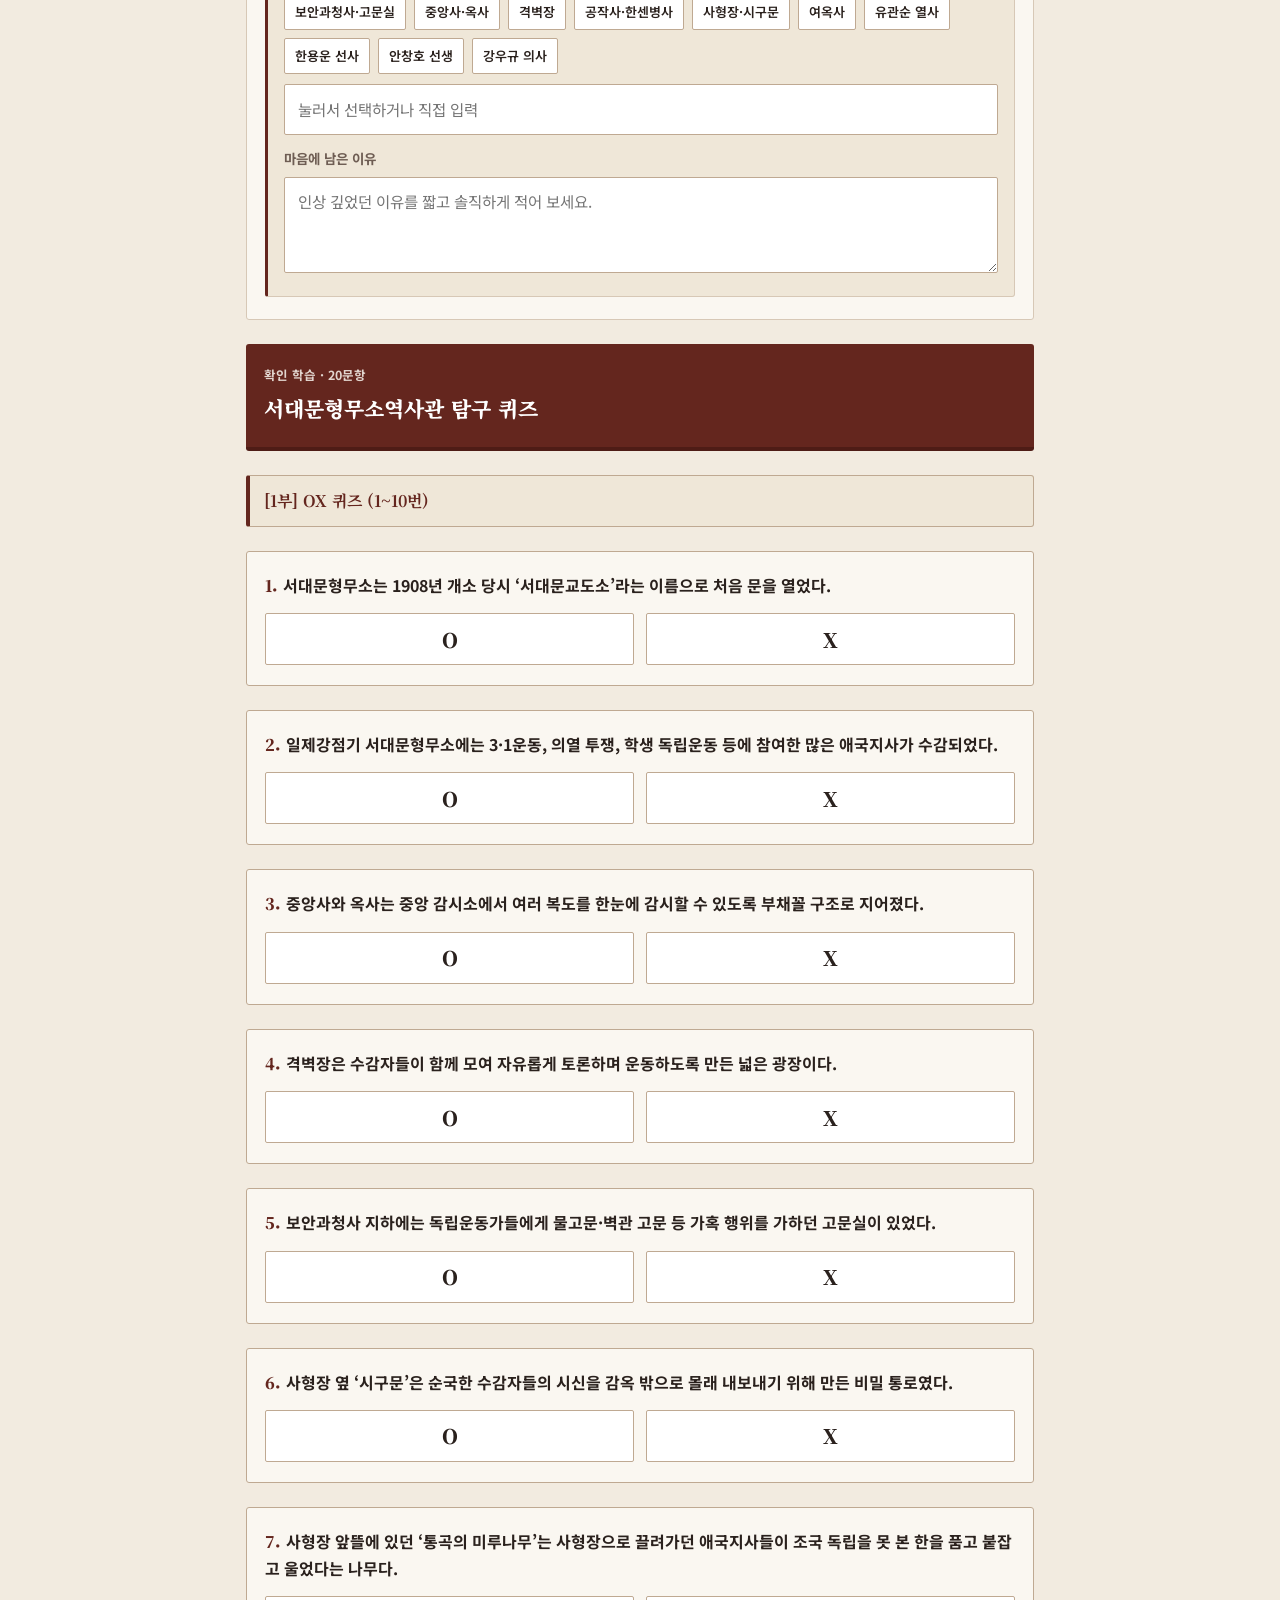
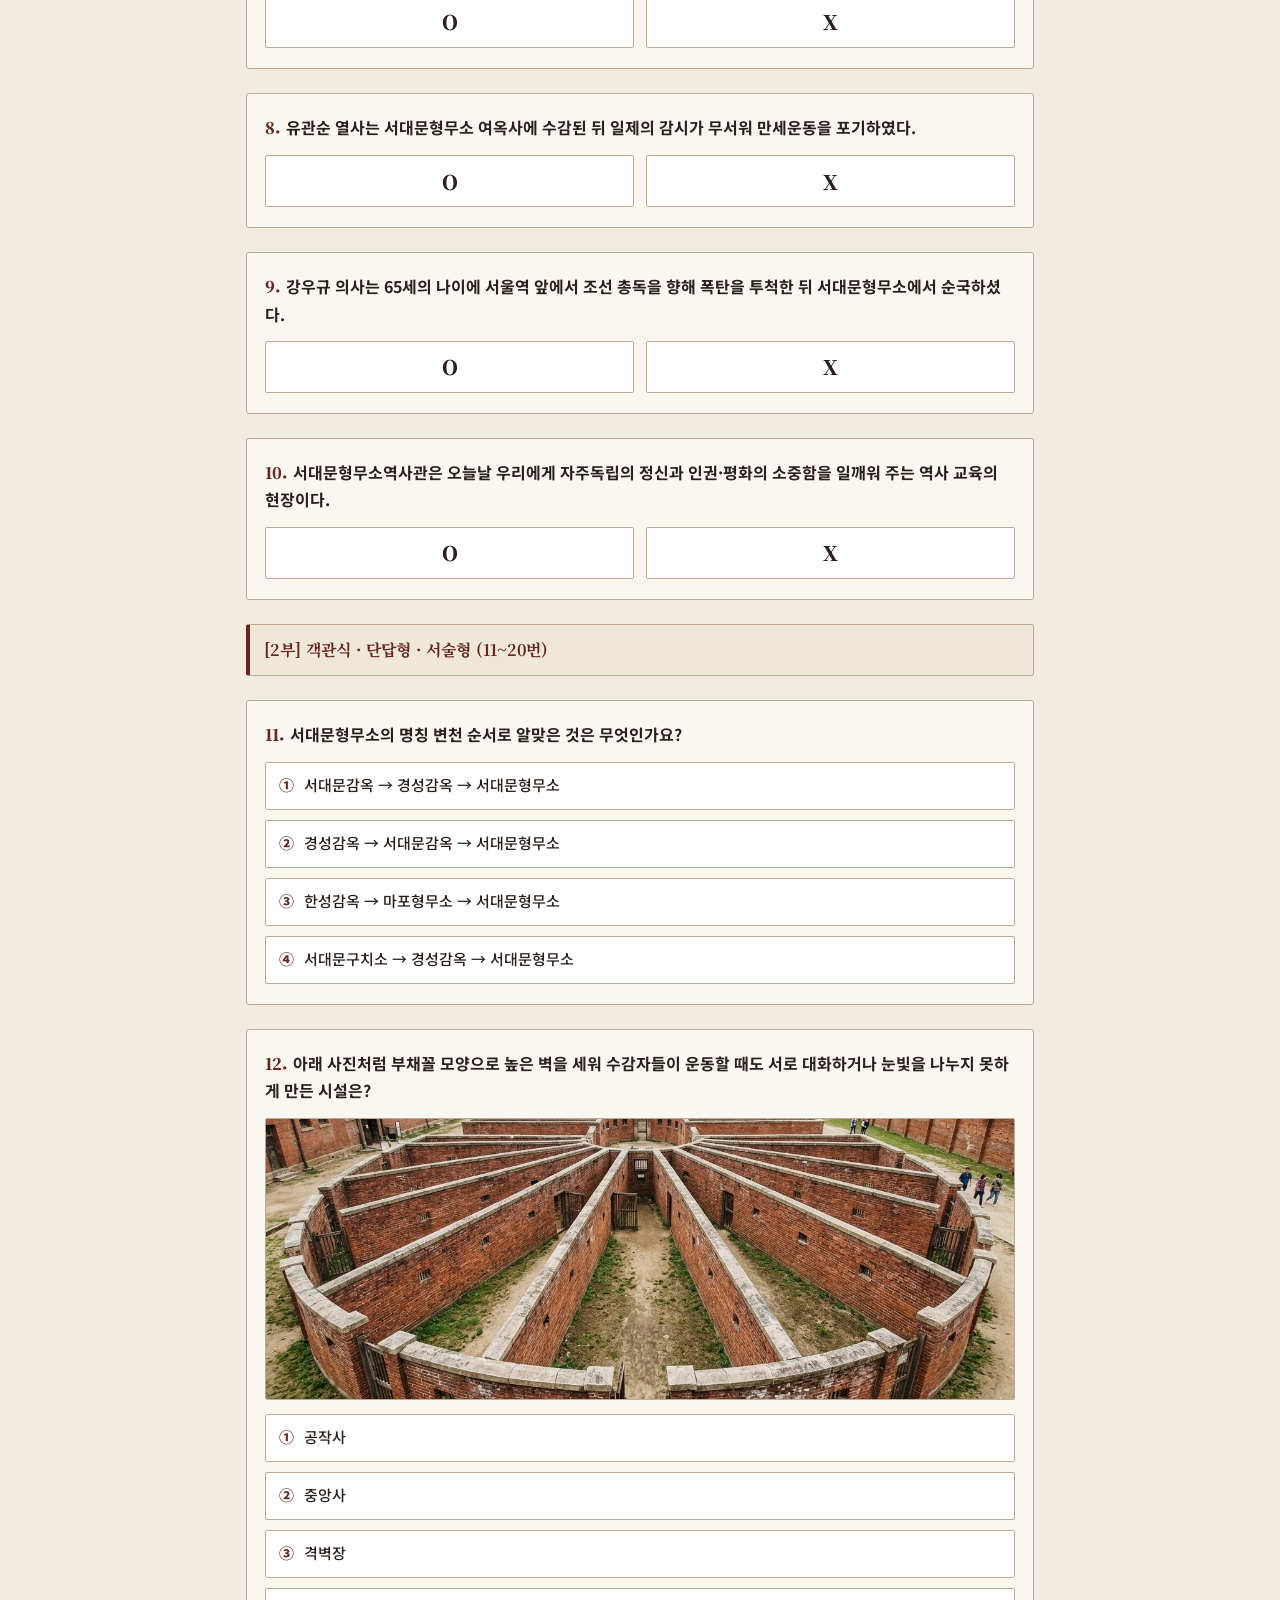
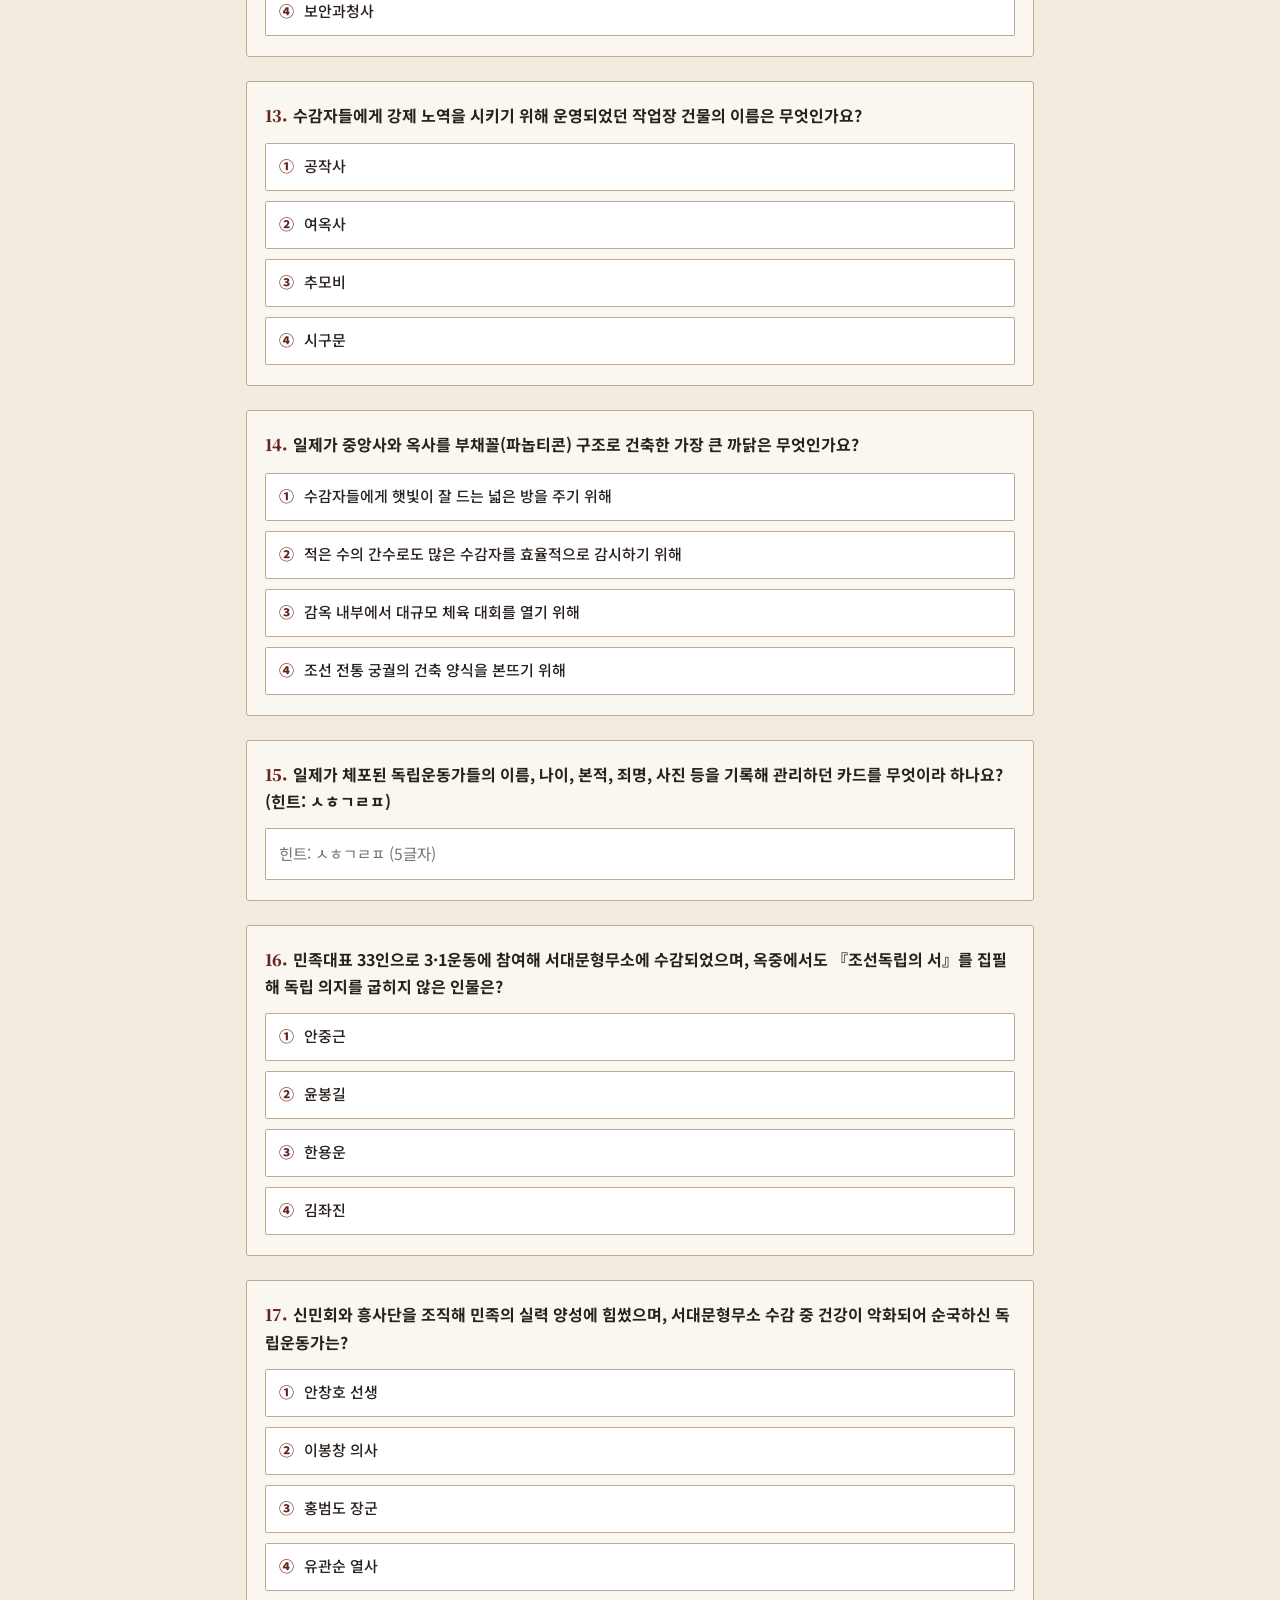
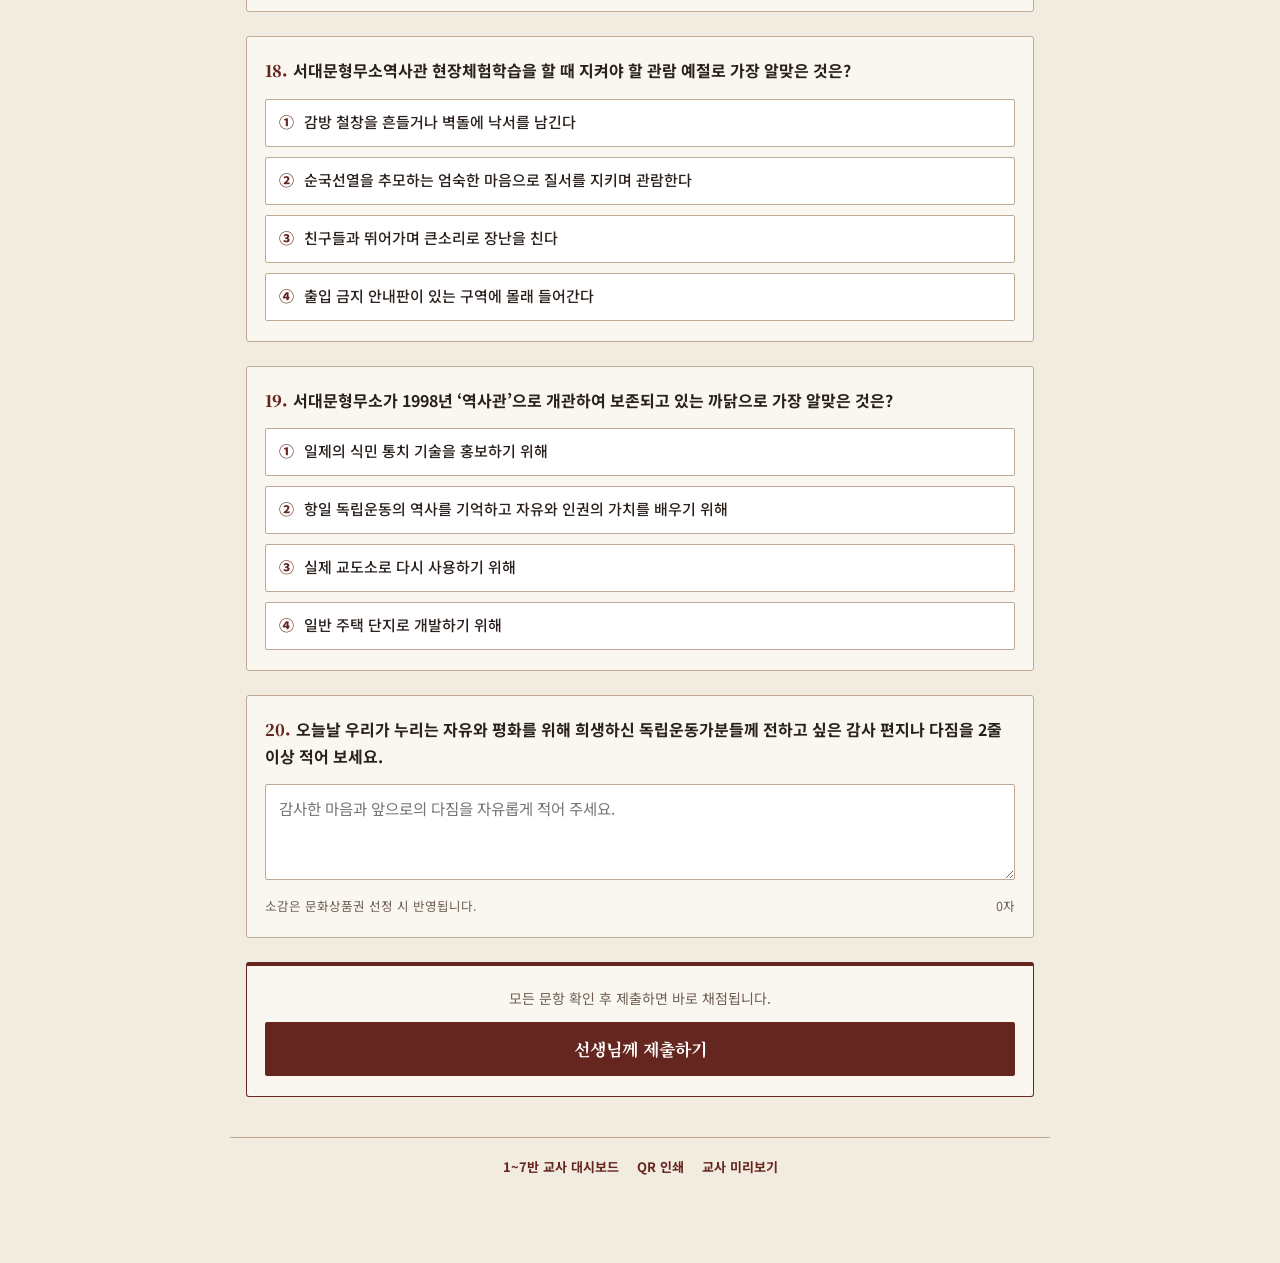
==== commit f6d172e5: "독립 구글 시트 Apps Script 웹 앱 URL 연결" ====
--- a/index.html
+++ b/index.html
@@ -10,7 +10,7 @@
   <link rel="preconnect" href="https://fonts.googleapis.com" />
   <link rel="preconnect" href="https://fonts.gstatic.com" crossorigin />
   <link href="https://fonts.googleapis.com/css2?family=Noto+Sans+KR:wght@400;500;700;800&family=Noto+Serif+KR:wght@600;700;900&display=swap" rel="stylesheet" />
-  <link rel="stylesheet" href="styles.css?v=20261123-4" />
+  <link rel="stylesheet" href="styles.css?v=20261123-5" />
 </head>
 <body>
   <div id="teacherModeBar" class="teacher-mode-bar" hidden>
@@ -136,8 +136,8 @@
 
   <div id="toast" class="toast" hidden role="status" aria-live="polite"></div>
 
-  <script src="config.js?v=20261123-4"></script>
-  <script src="data.js?v=20261123-4"></script>
-  <script src="app.js?v=20261123-4"></script>
+  <script src="config.js?v=20261123-5"></script>
+  <script src="data.js?v=20261123-5"></script>
+  <script src="app.js?v=20261123-5"></script>
 </body>
 </html>
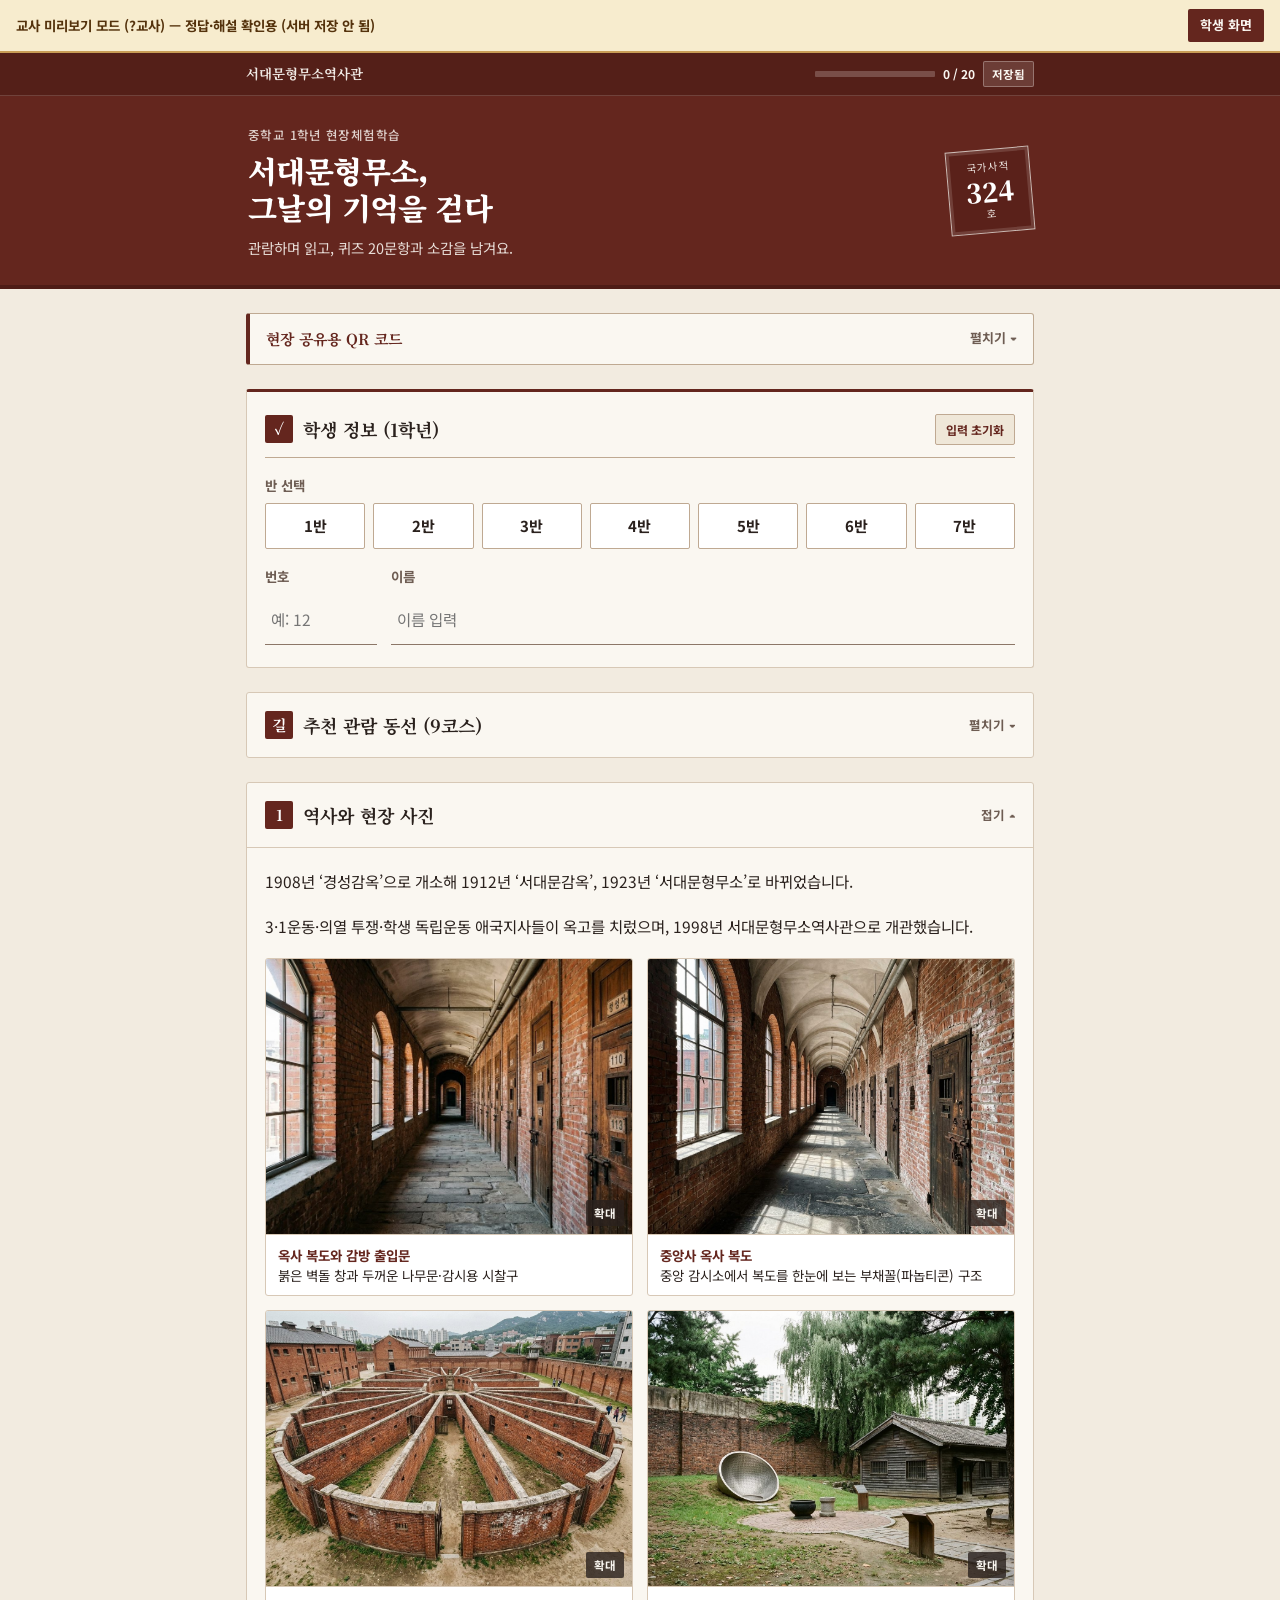
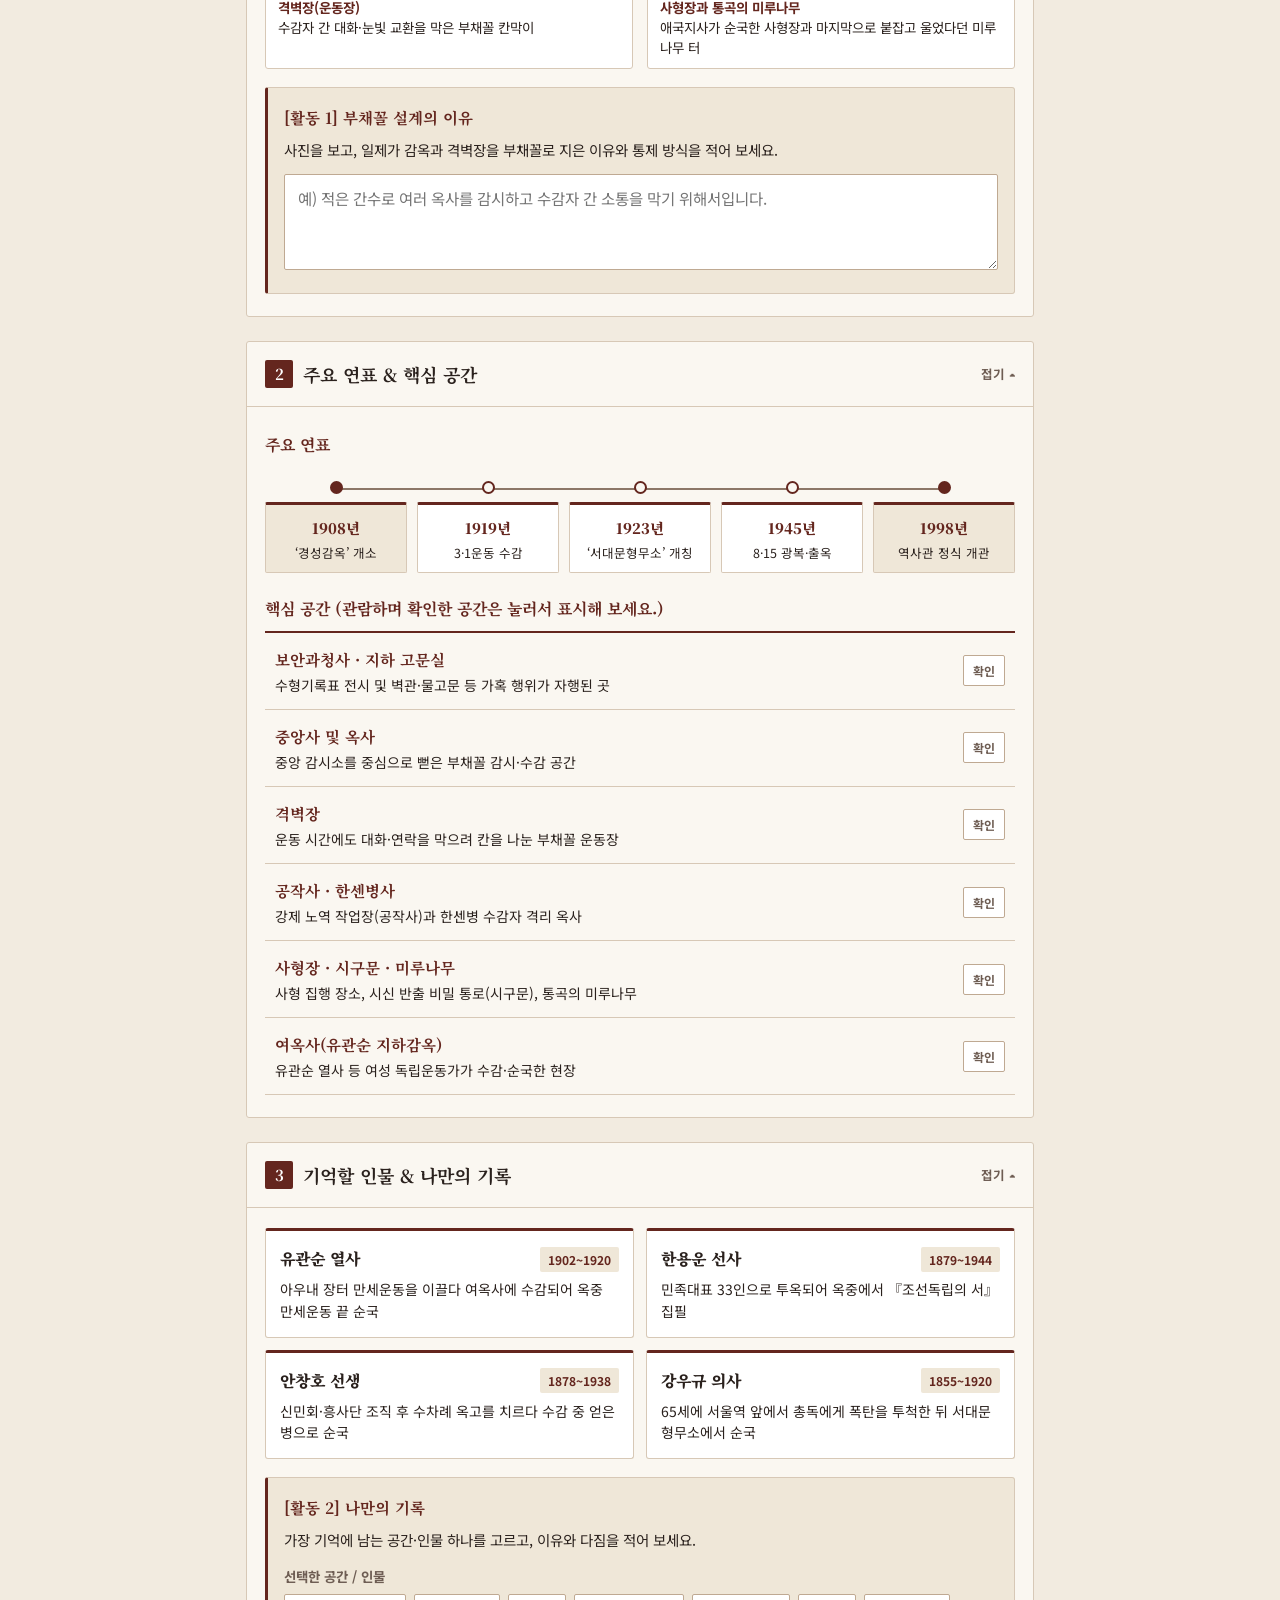
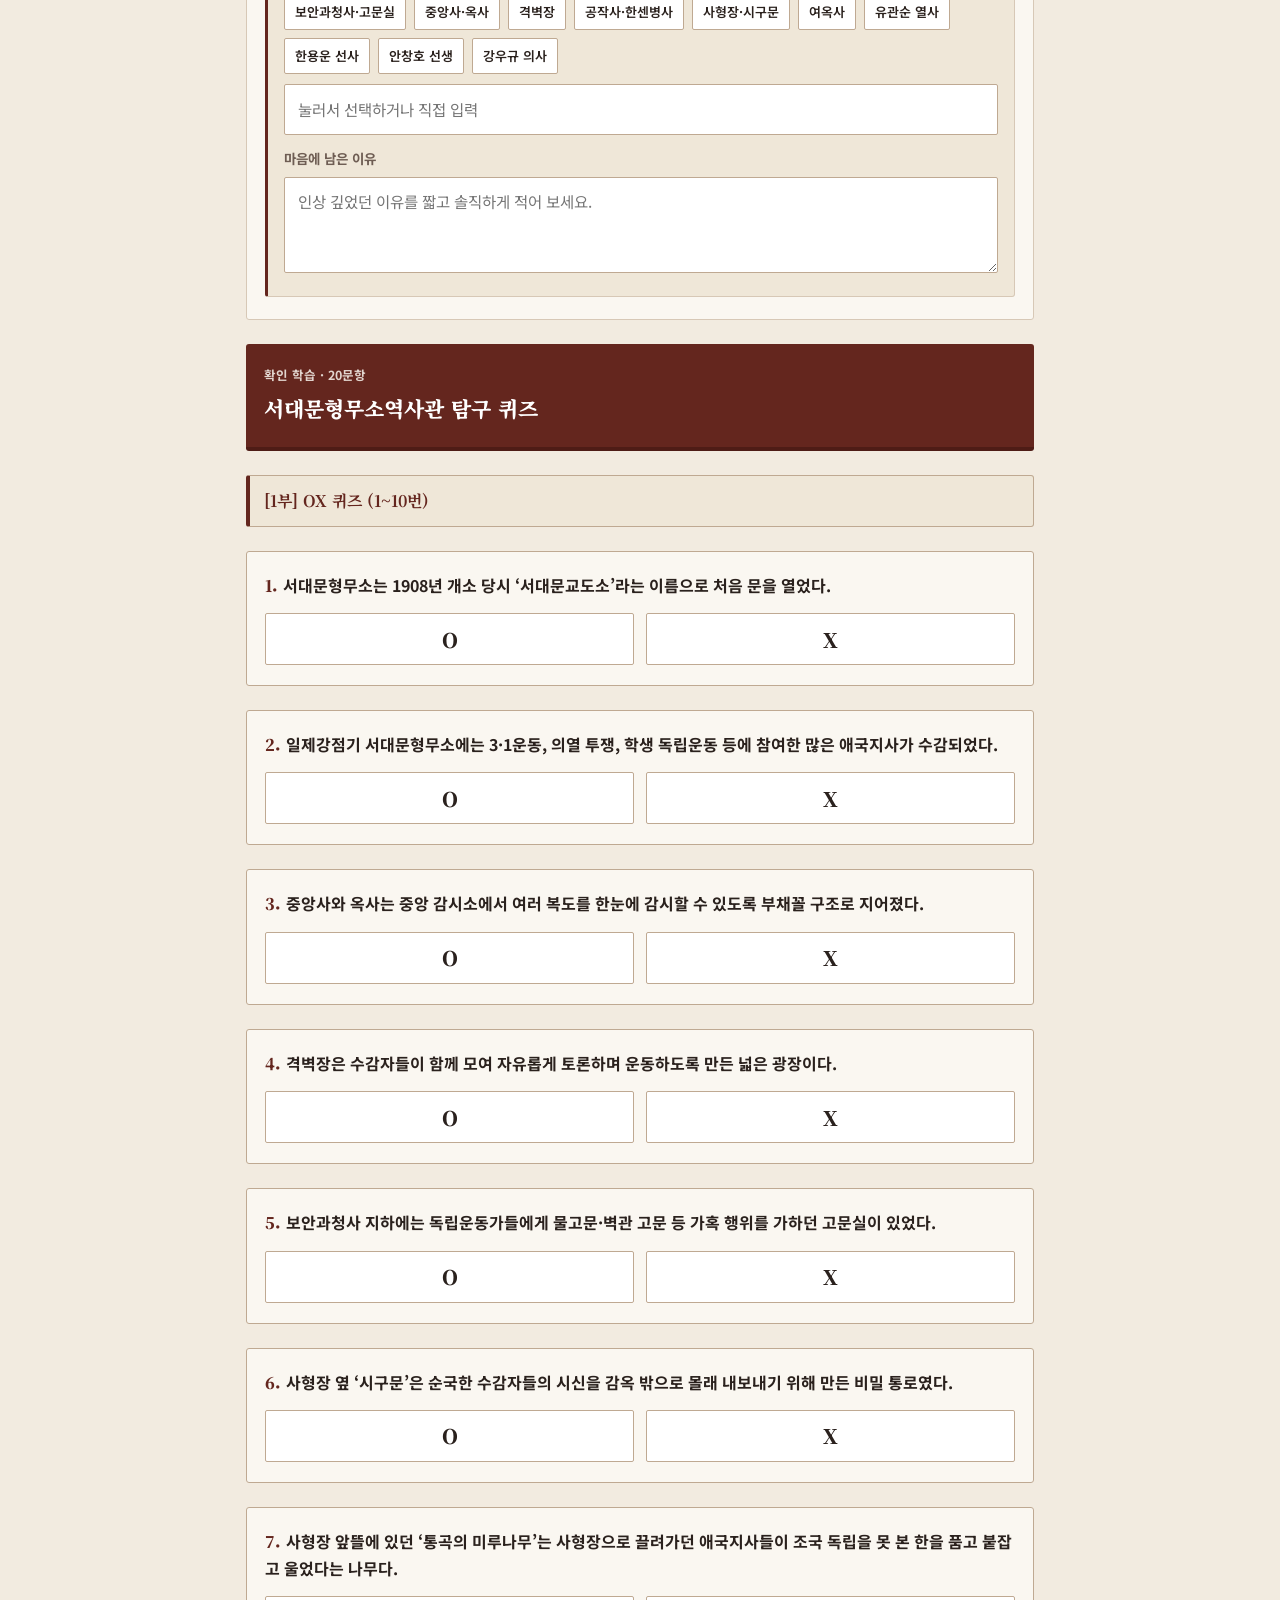
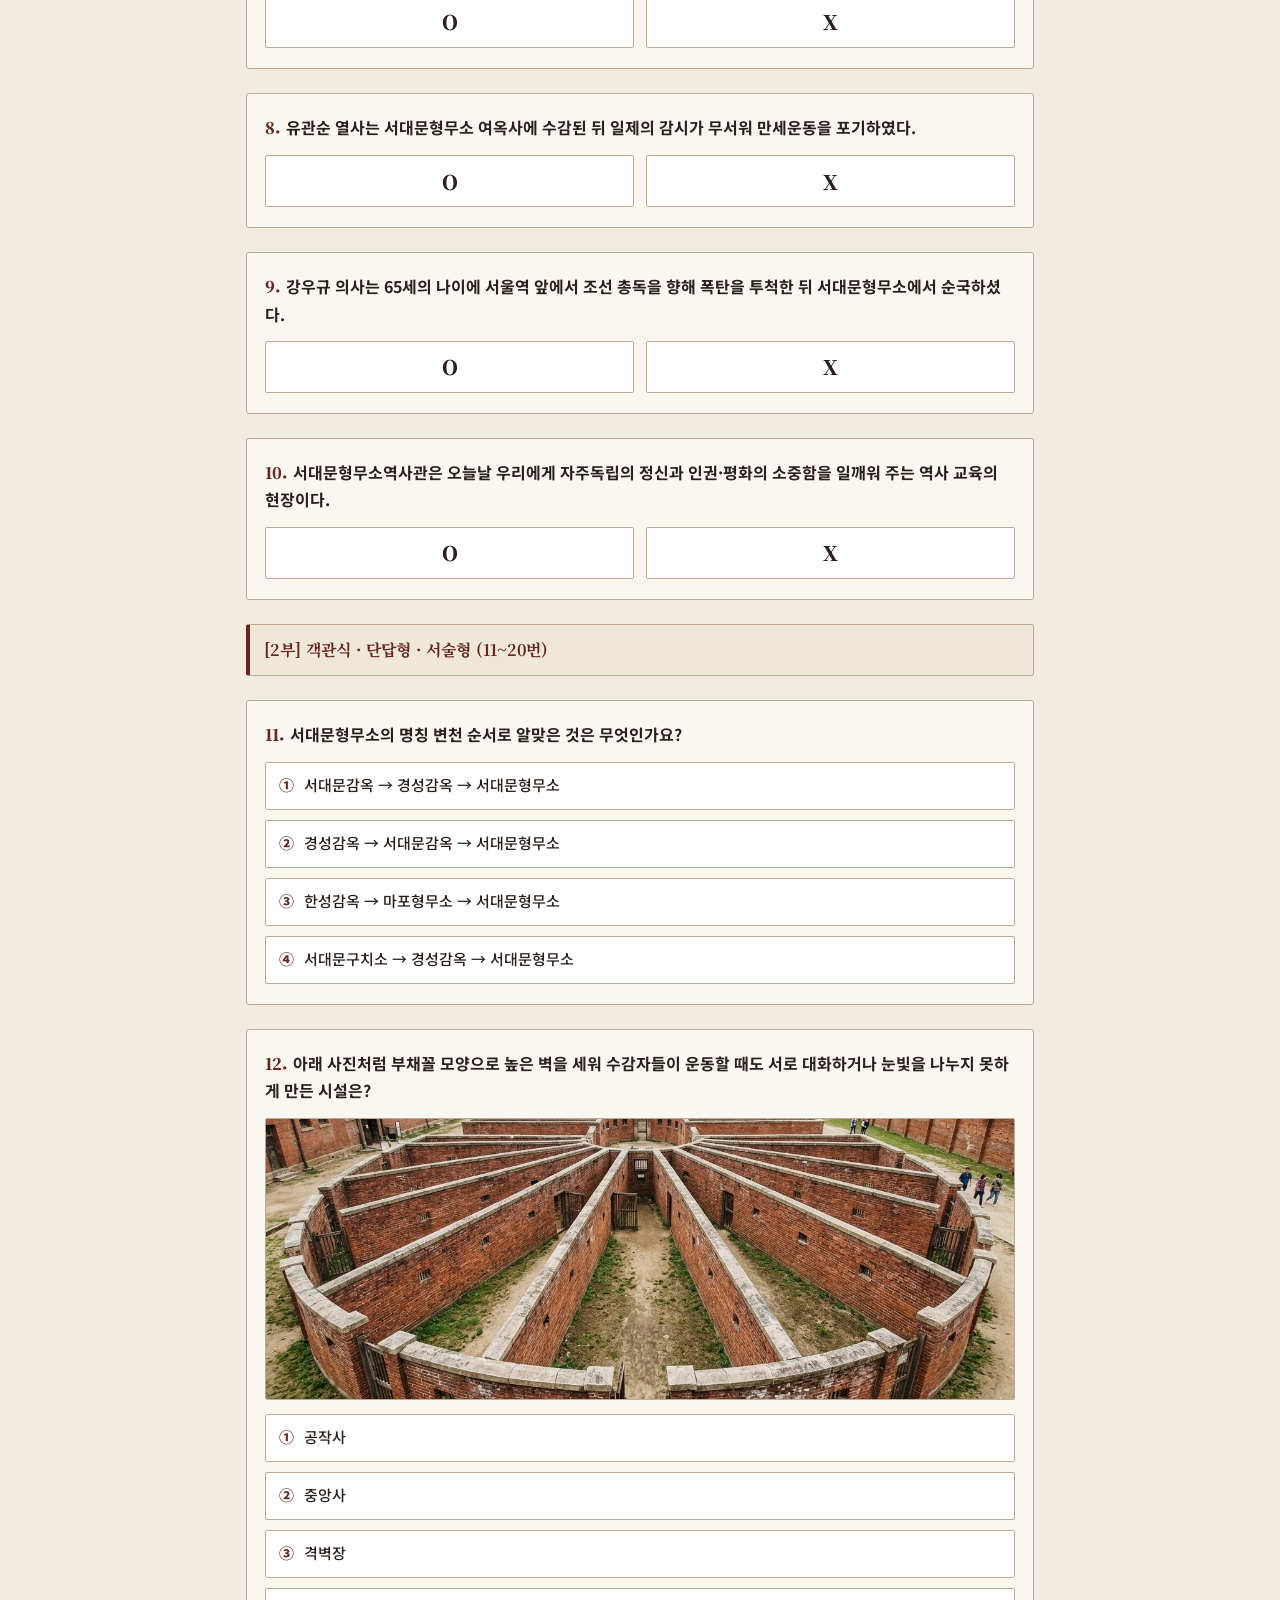
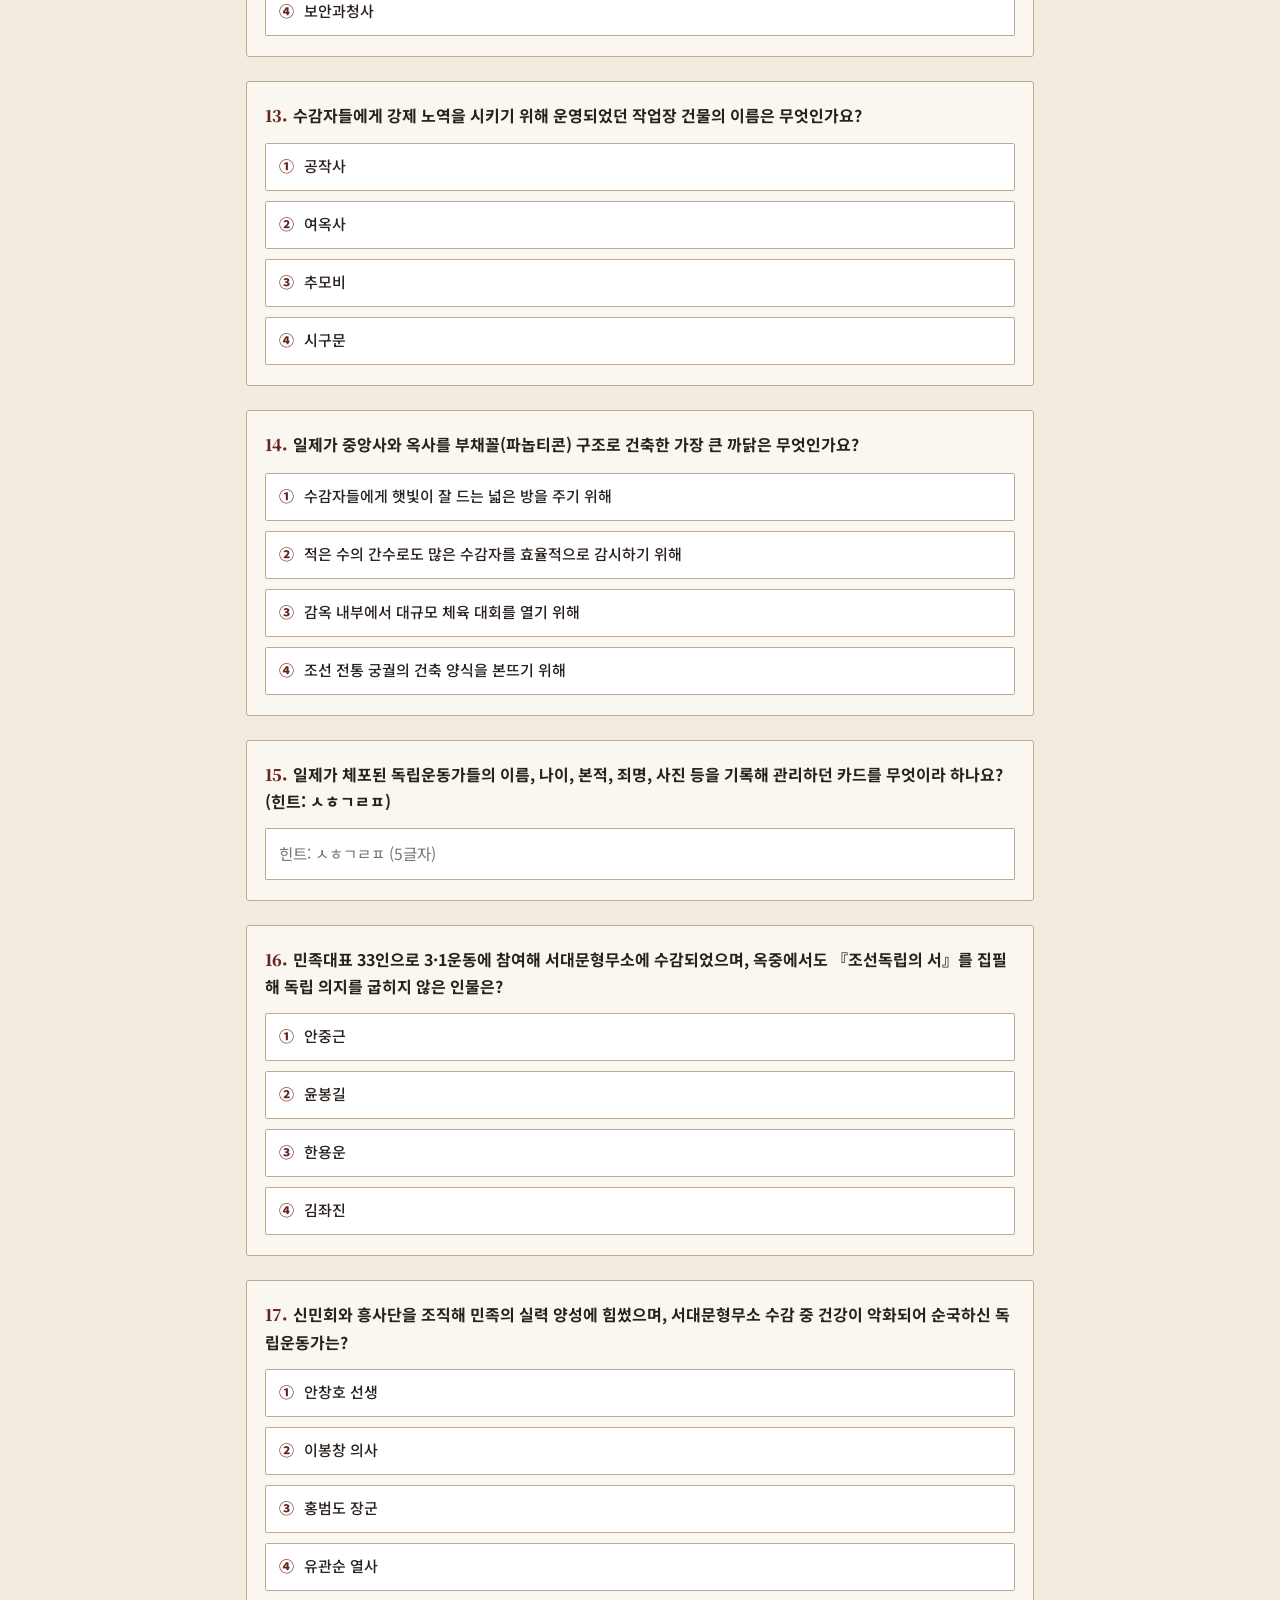
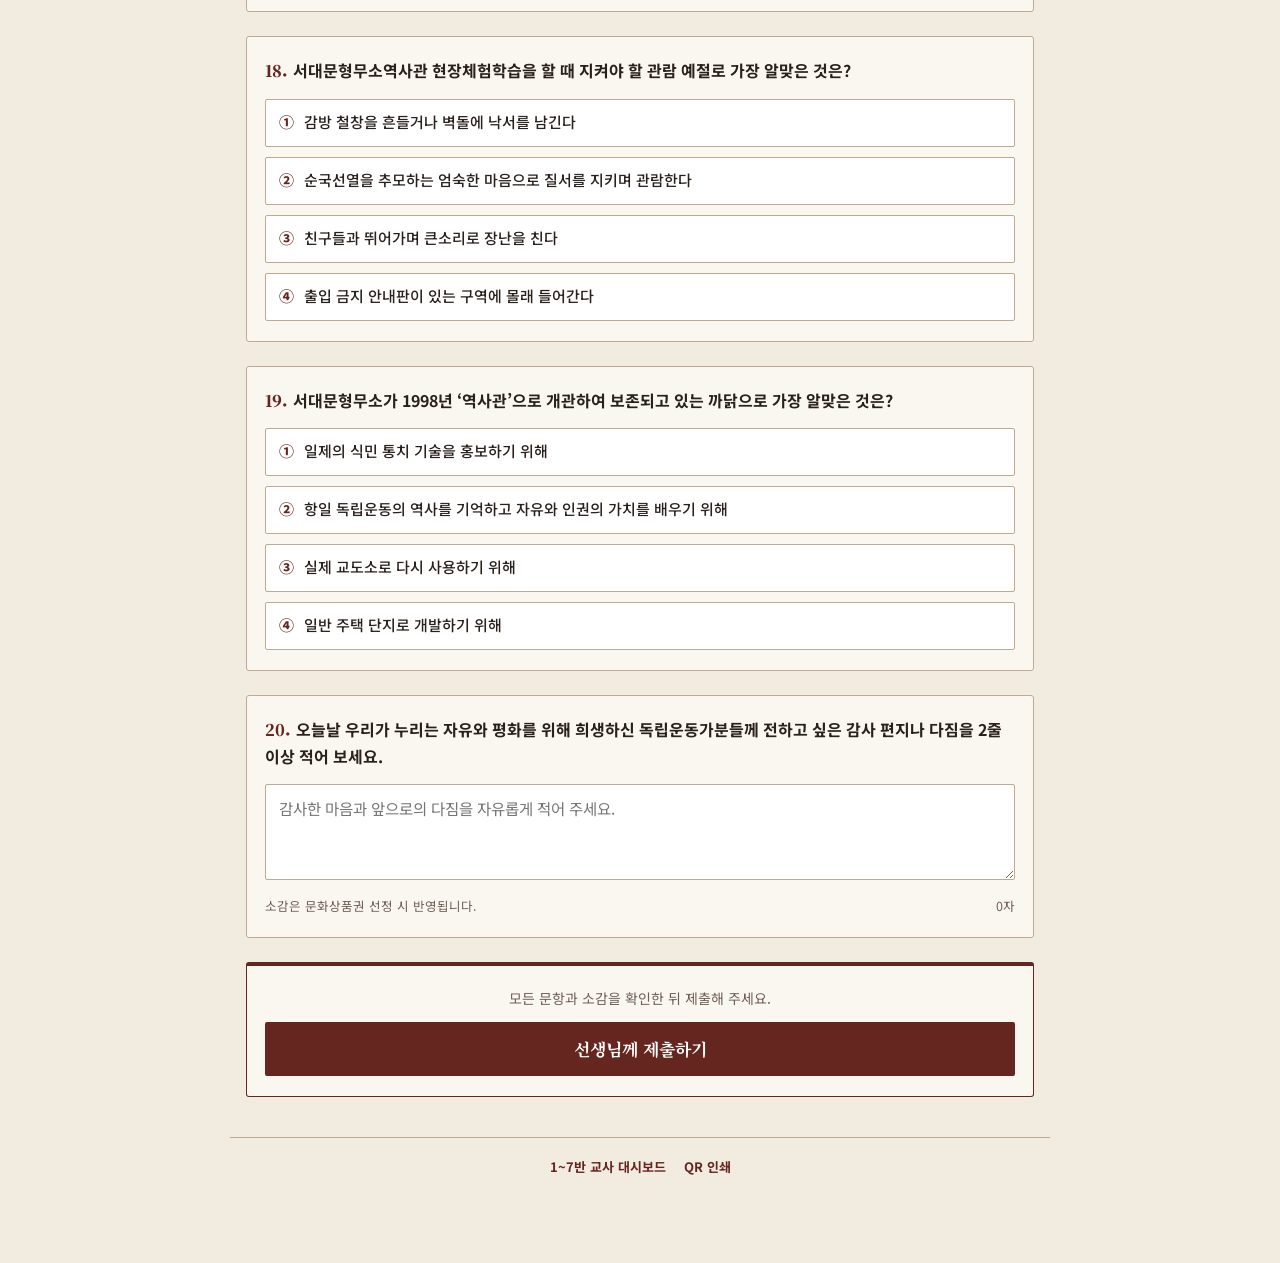
==== commit 84f4567e: "학생 제출 화면 점수·정답 숨김 및 재제출 방지 적용" ====
--- a/index.html
+++ b/index.html
@@ -10,7 +10,7 @@
   <link rel="preconnect" href="https://fonts.googleapis.com" />
   <link rel="preconnect" href="https://fonts.gstatic.com" crossorigin />
   <link href="https://fonts.googleapis.com/css2?family=Noto+Sans+KR:wght@400;500;700;800&family=Noto+Serif+KR:wght@600;700;900&display=swap" rel="stylesheet" />
-  <link rel="stylesheet" href="styles.css?v=20261123-5" />
+  <link rel="stylesheet" href="styles.css?v=20261123-6" />
 </head>
 <body>
   <div id="teacherModeBar" class="teacher-mode-bar" hidden>
@@ -122,7 +122,6 @@
   <footer class="app-footer">
     <a href="teacher.html">1~7반 교사 대시보드</a>
     <a href="qr.html">QR 인쇄</a>
-    <a href="?교사">교사 미리보기</a>
   </footer>
 
   <!-- 사진 확대 라이트박스 -->
@@ -136,8 +135,8 @@
 
   <div id="toast" class="toast" hidden role="status" aria-live="polite"></div>
 
-  <script src="config.js?v=20261123-5"></script>
-  <script src="data.js?v=20261123-5"></script>
-  <script src="app.js?v=20261123-5"></script>
+  <script src="config.js?v=20261123-6"></script>
+  <script src="data.js?v=20261123-6"></script>
+  <script src="app.js?v=20261123-6"></script>
 </body>
 </html>
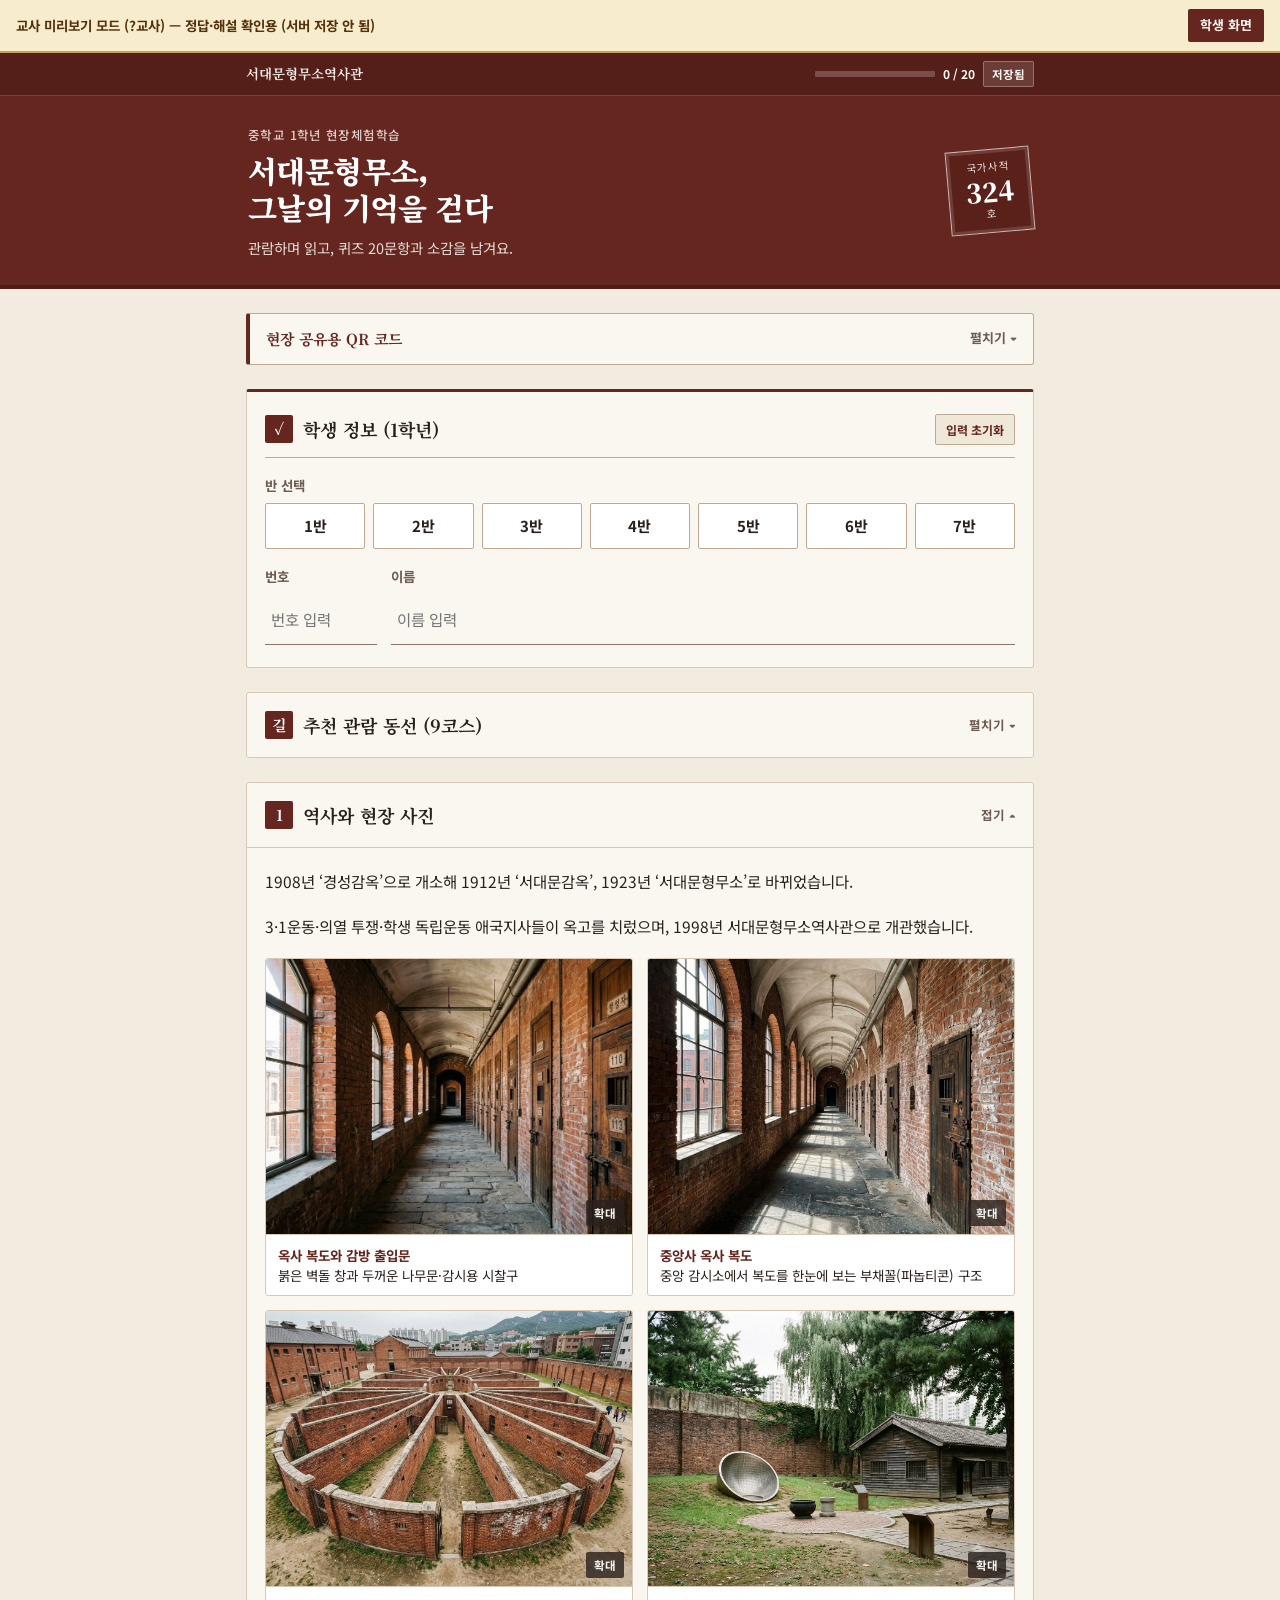
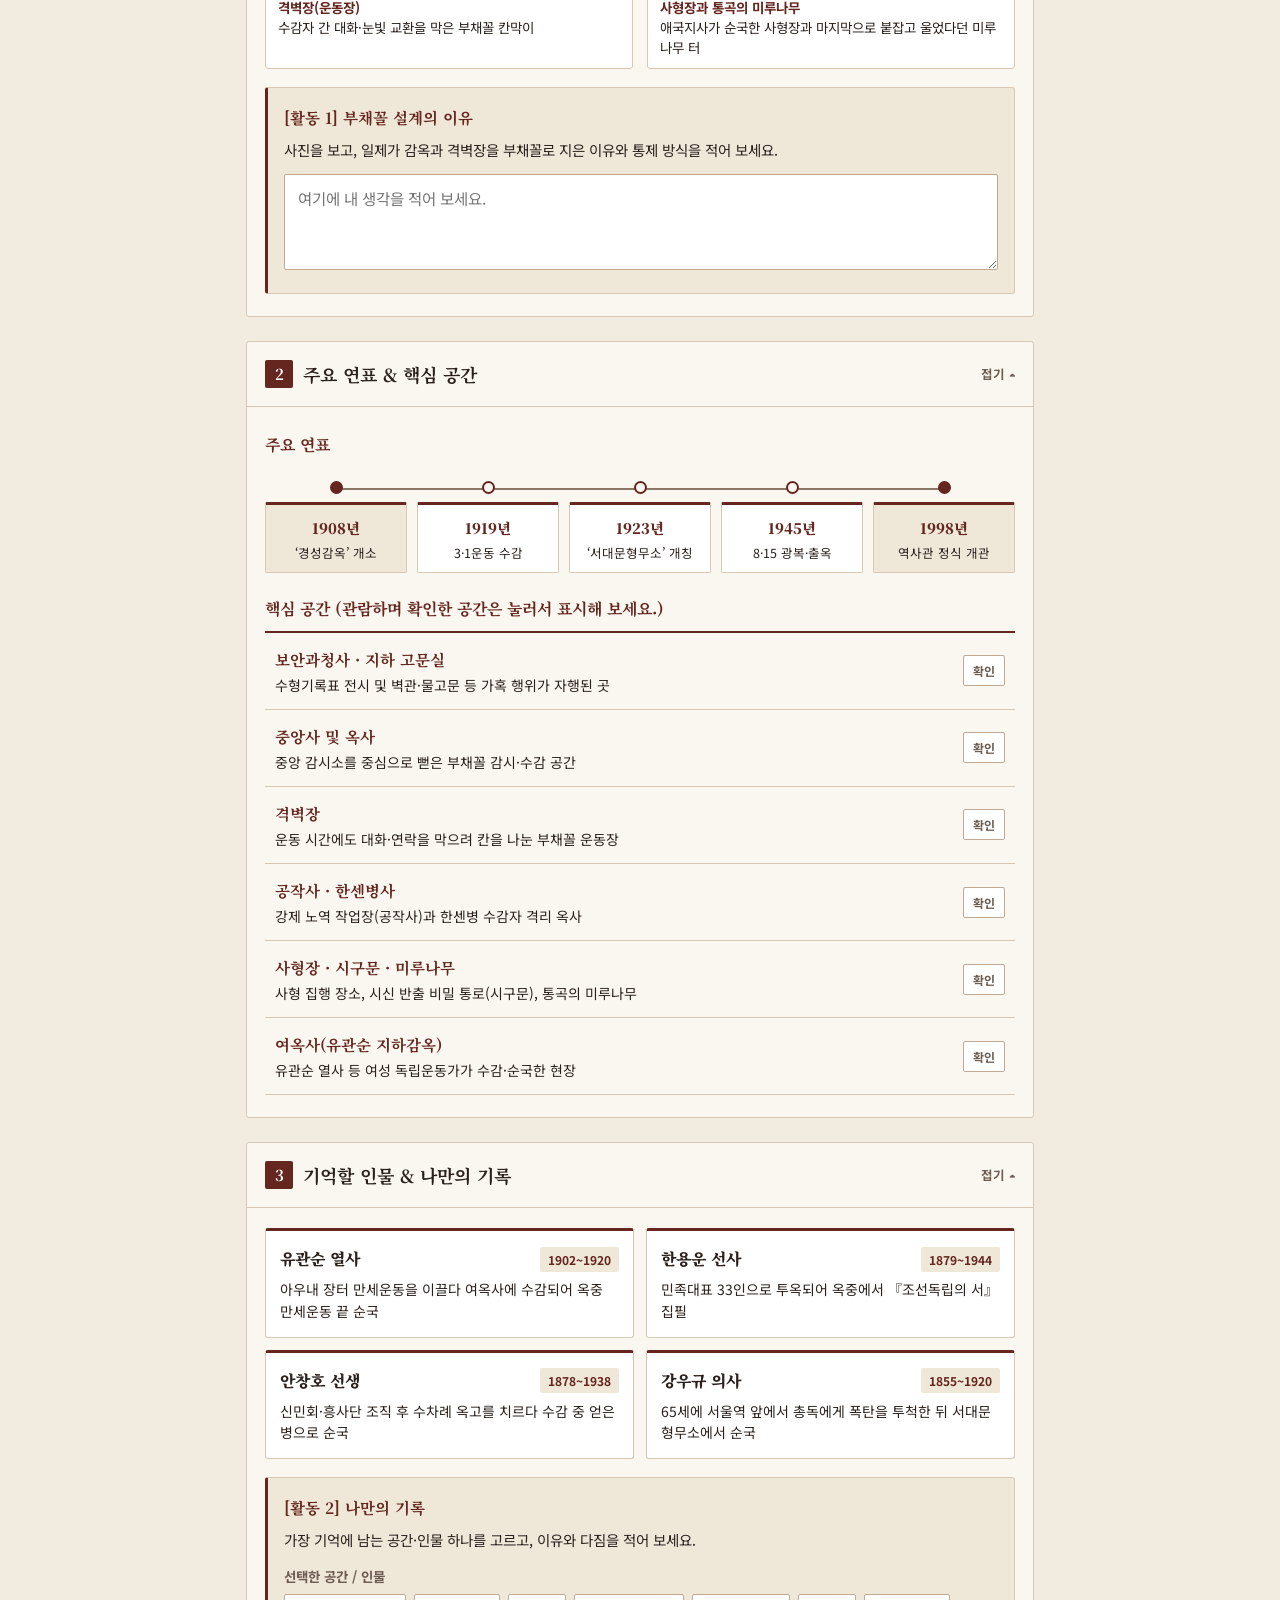
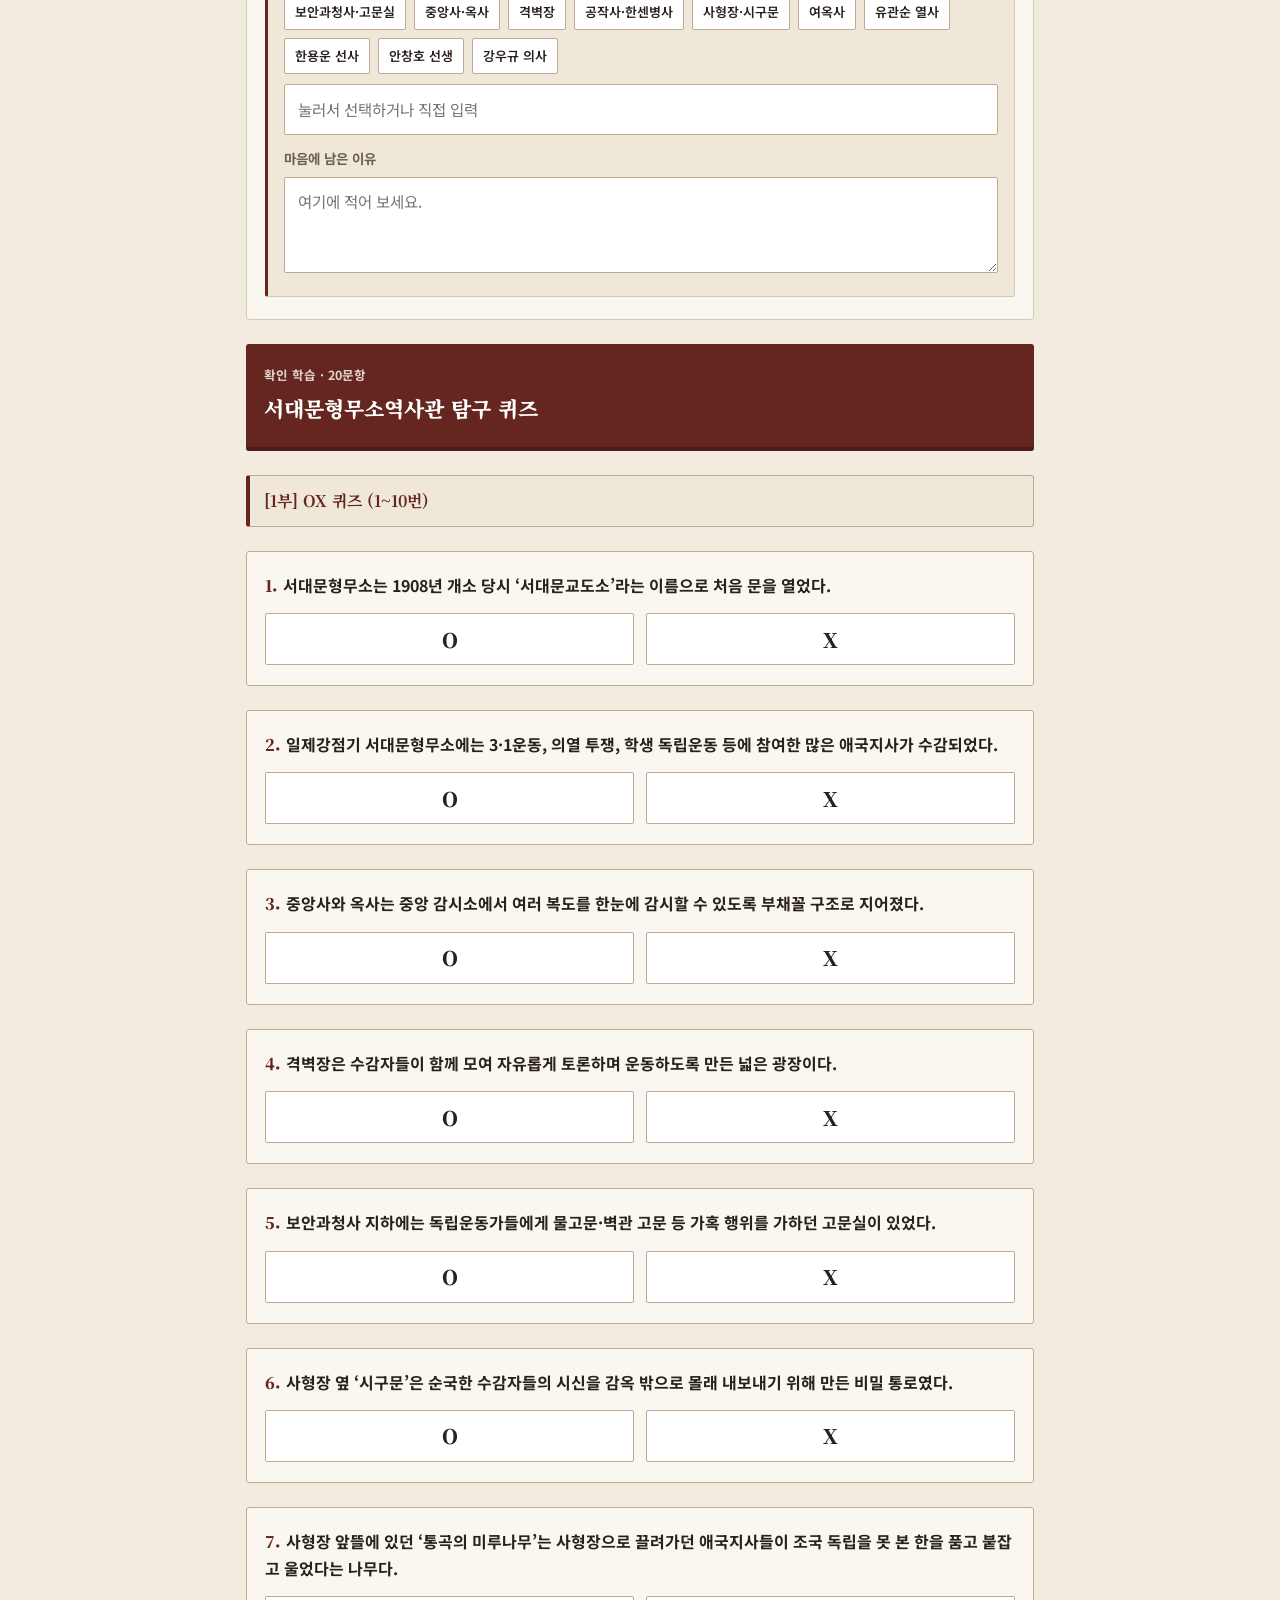
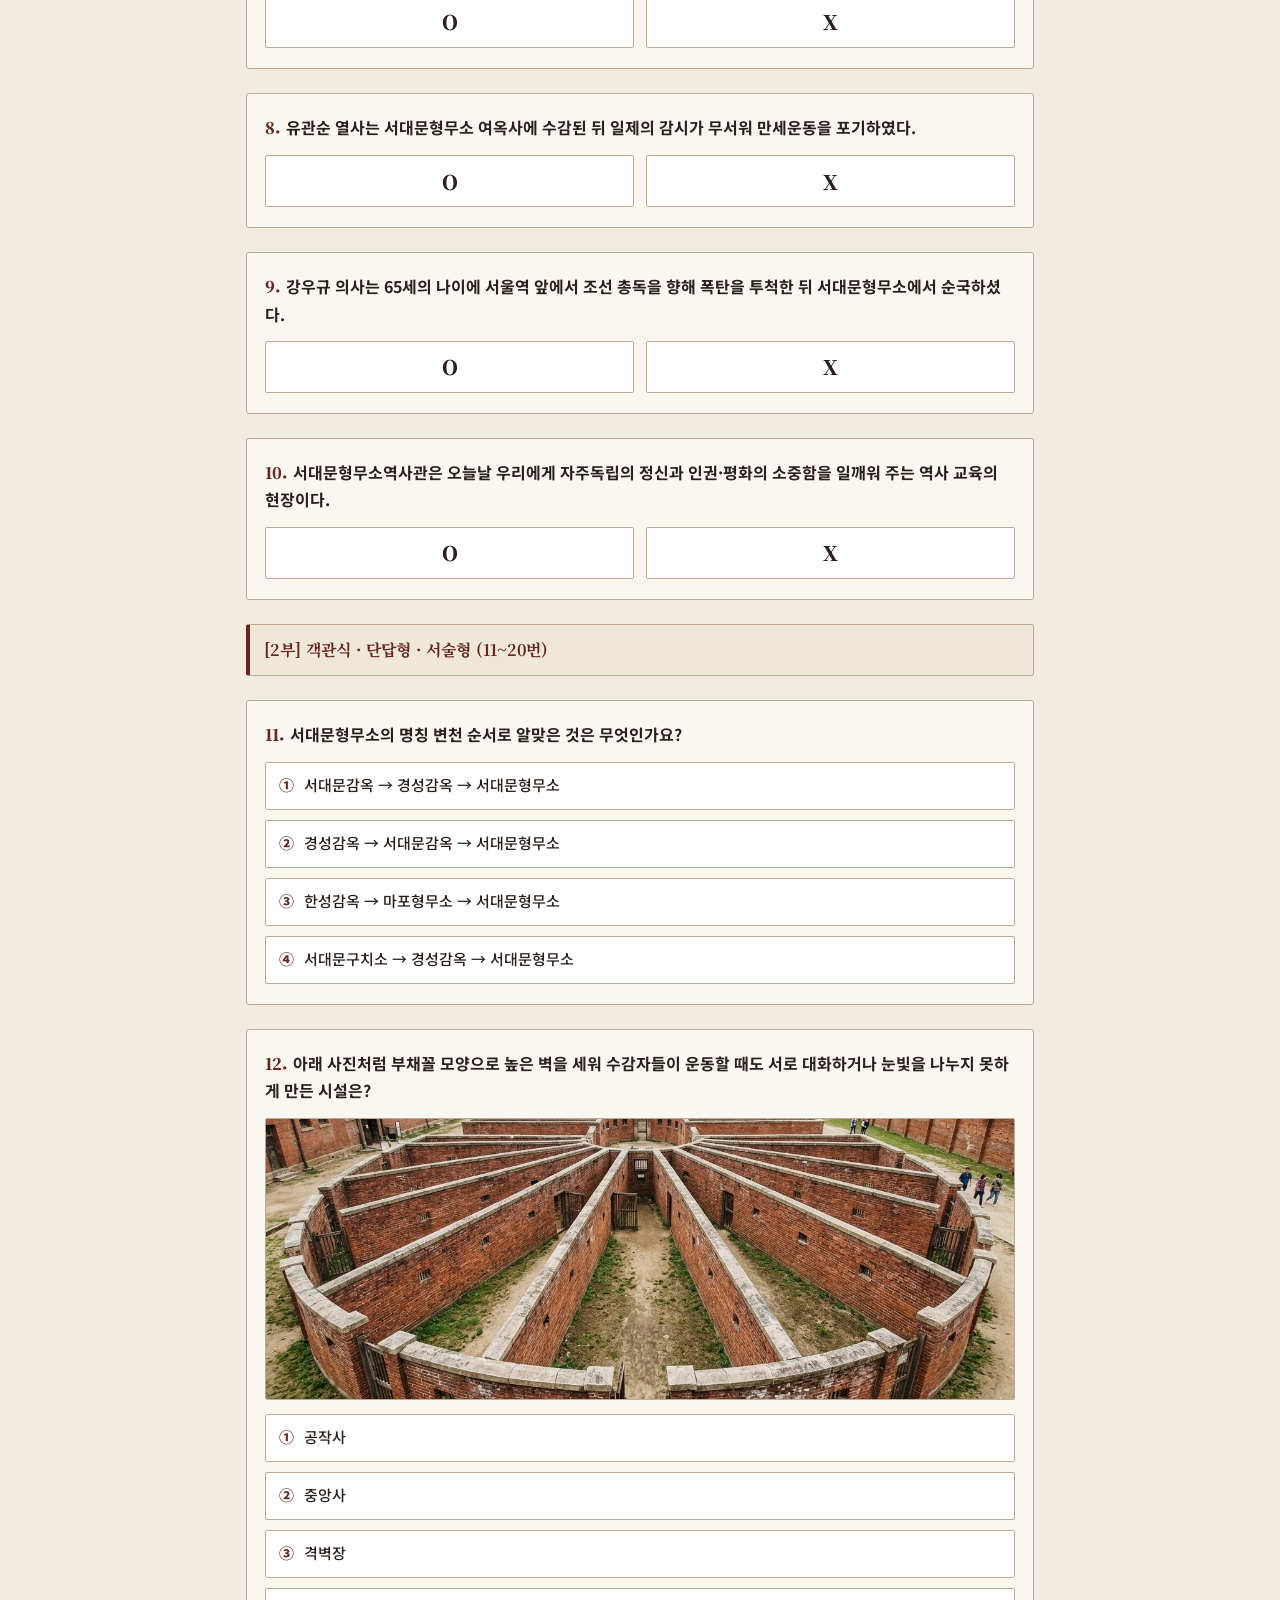
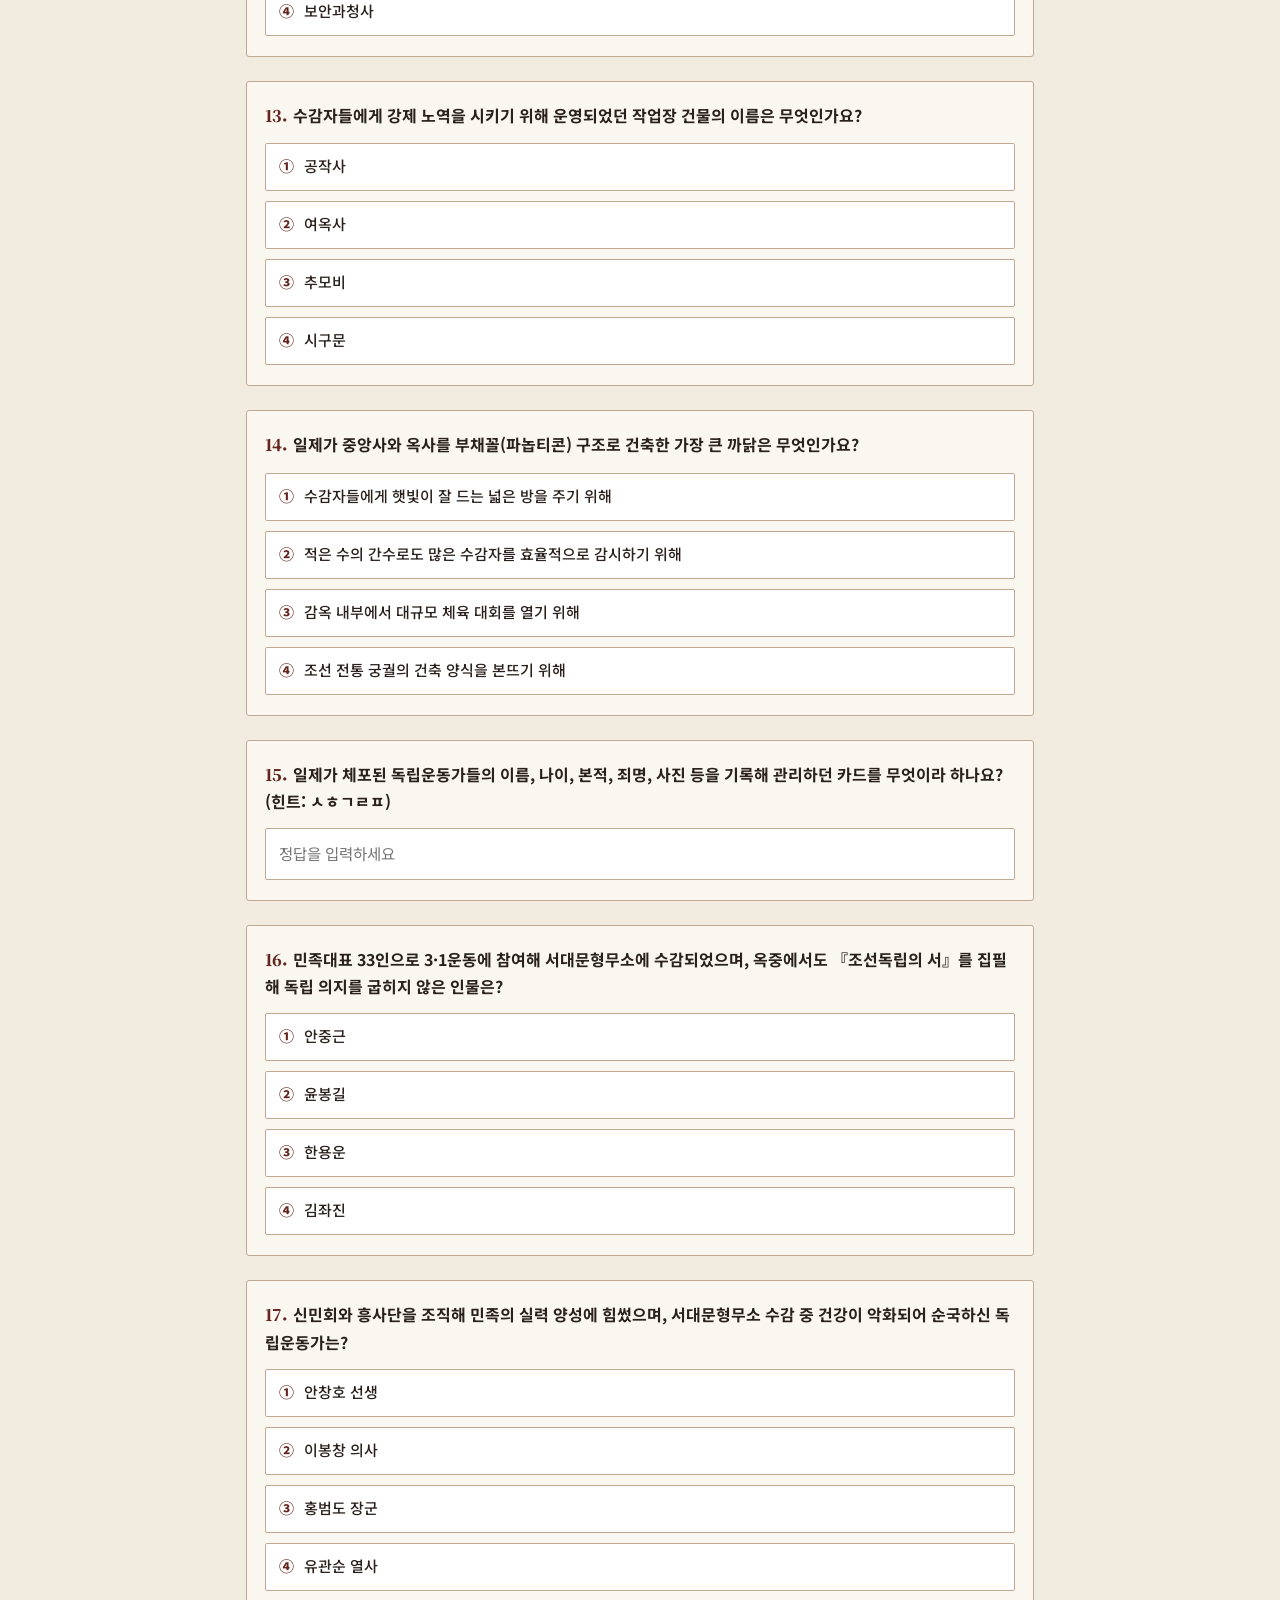
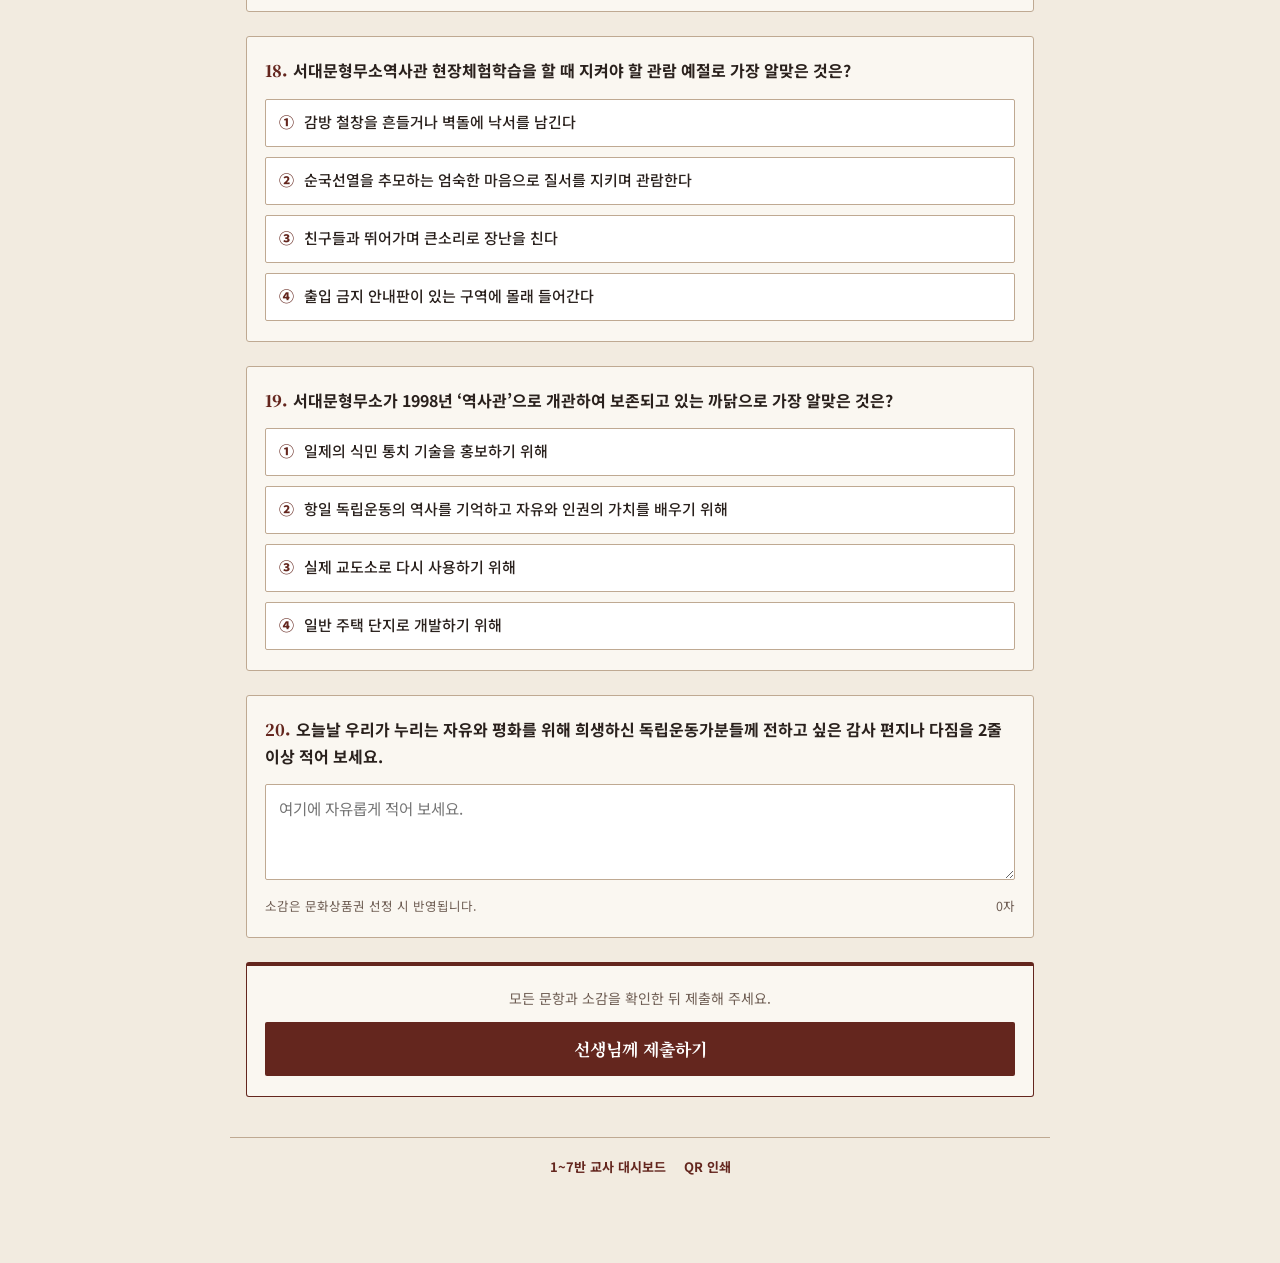
==== commit d3f73f12: "예시 문장 제거 및 점수 비공개 상태 재제출 허용" ====
--- a/index.html
+++ b/index.html
@@ -10,7 +10,7 @@
   <link rel="preconnect" href="https://fonts.googleapis.com" />
   <link rel="preconnect" href="https://fonts.gstatic.com" crossorigin />
   <link href="https://fonts.googleapis.com/css2?family=Noto+Sans+KR:wght@400;500;700;800&family=Noto+Serif+KR:wght@600;700;900&display=swap" rel="stylesheet" />
-  <link rel="stylesheet" href="styles.css?v=20261123-6" />
+  <link rel="stylesheet" href="styles.css?v=20261123-7" />
 </head>
 <body>
   <div id="teacherModeBar" class="teacher-mode-bar" hidden>
@@ -95,7 +95,7 @@
               inputmode="numeric"
               min="1"
               max="45"
-              placeholder="예: 12"
+              placeholder="번호 입력"
             />
           </div>
           <div>
@@ -135,8 +135,8 @@
 
   <div id="toast" class="toast" hidden role="status" aria-live="polite"></div>
 
-  <script src="config.js?v=20261123-6"></script>
-  <script src="data.js?v=20261123-6"></script>
-  <script src="app.js?v=20261123-6"></script>
+  <script src="config.js?v=20261123-7"></script>
+  <script src="data.js?v=20261123-7"></script>
+  <script src="app.js?v=20261123-7"></script>
 </body>
 </html>
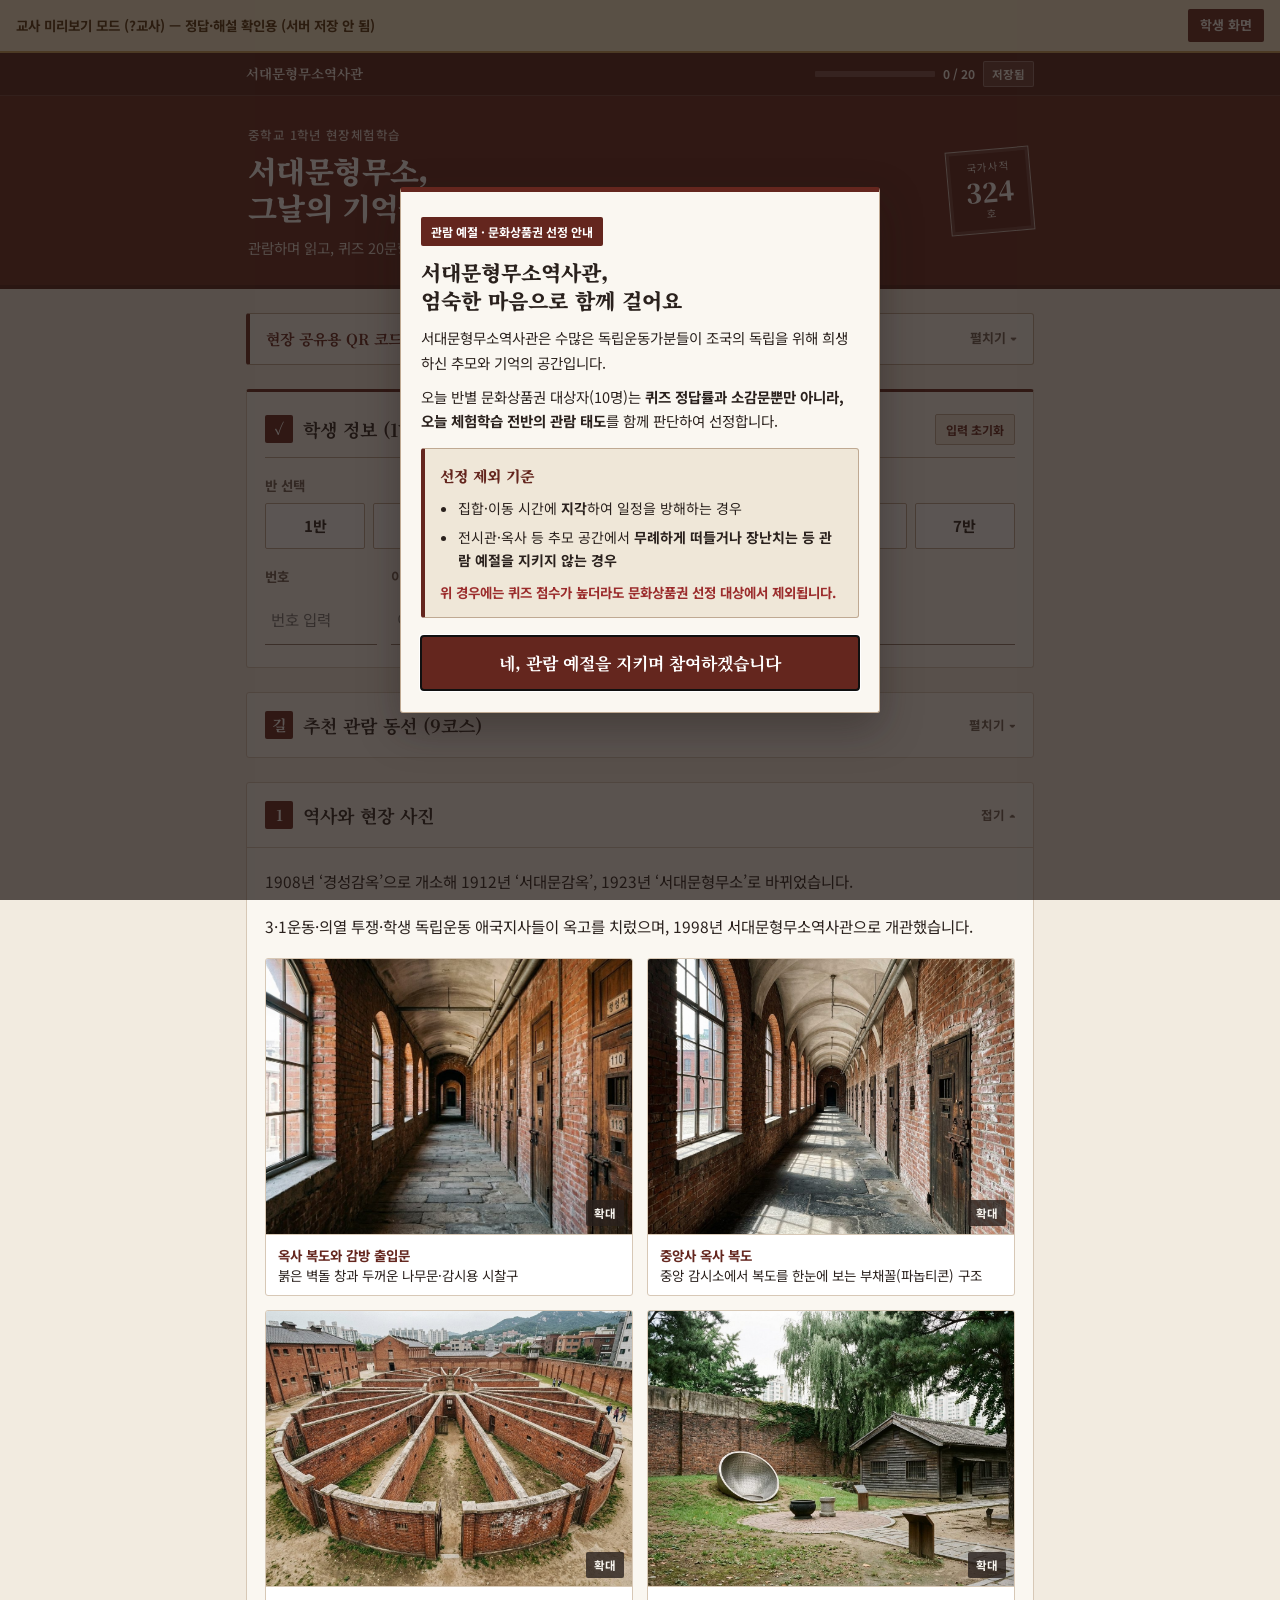
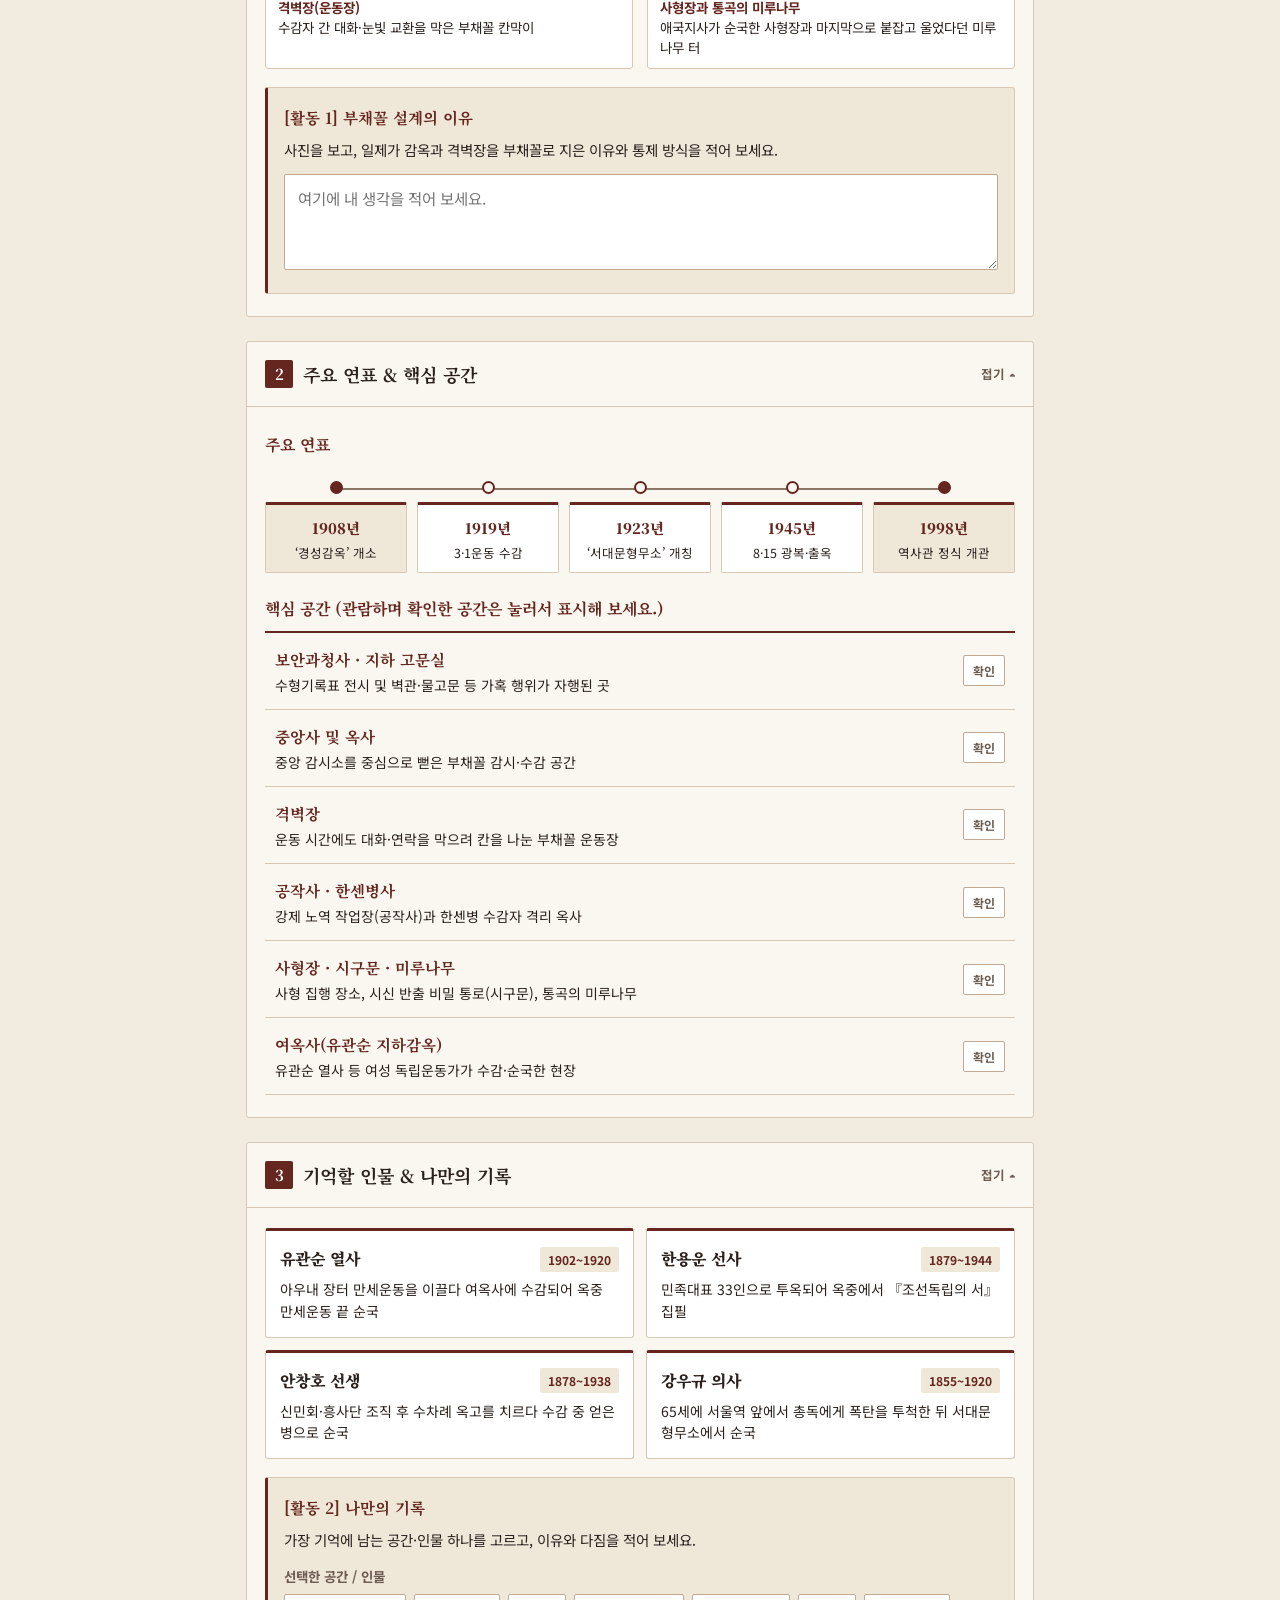
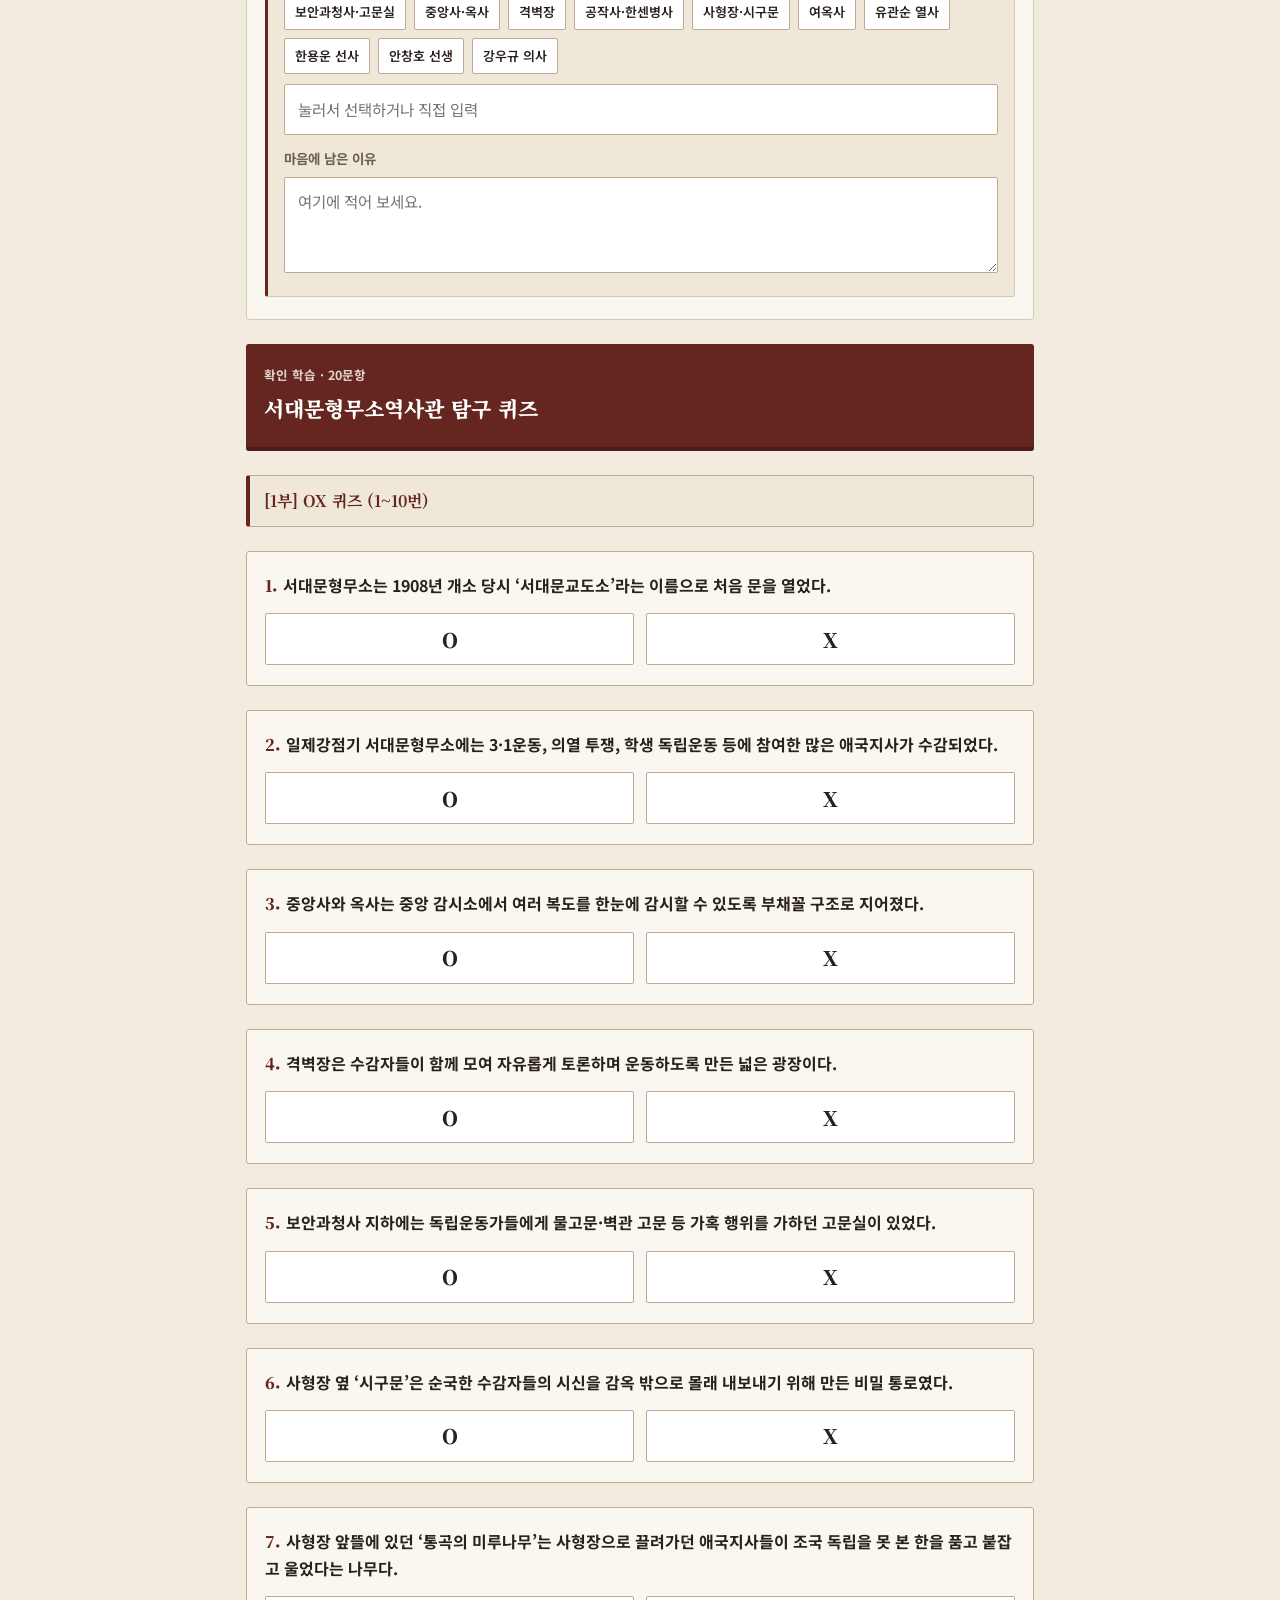
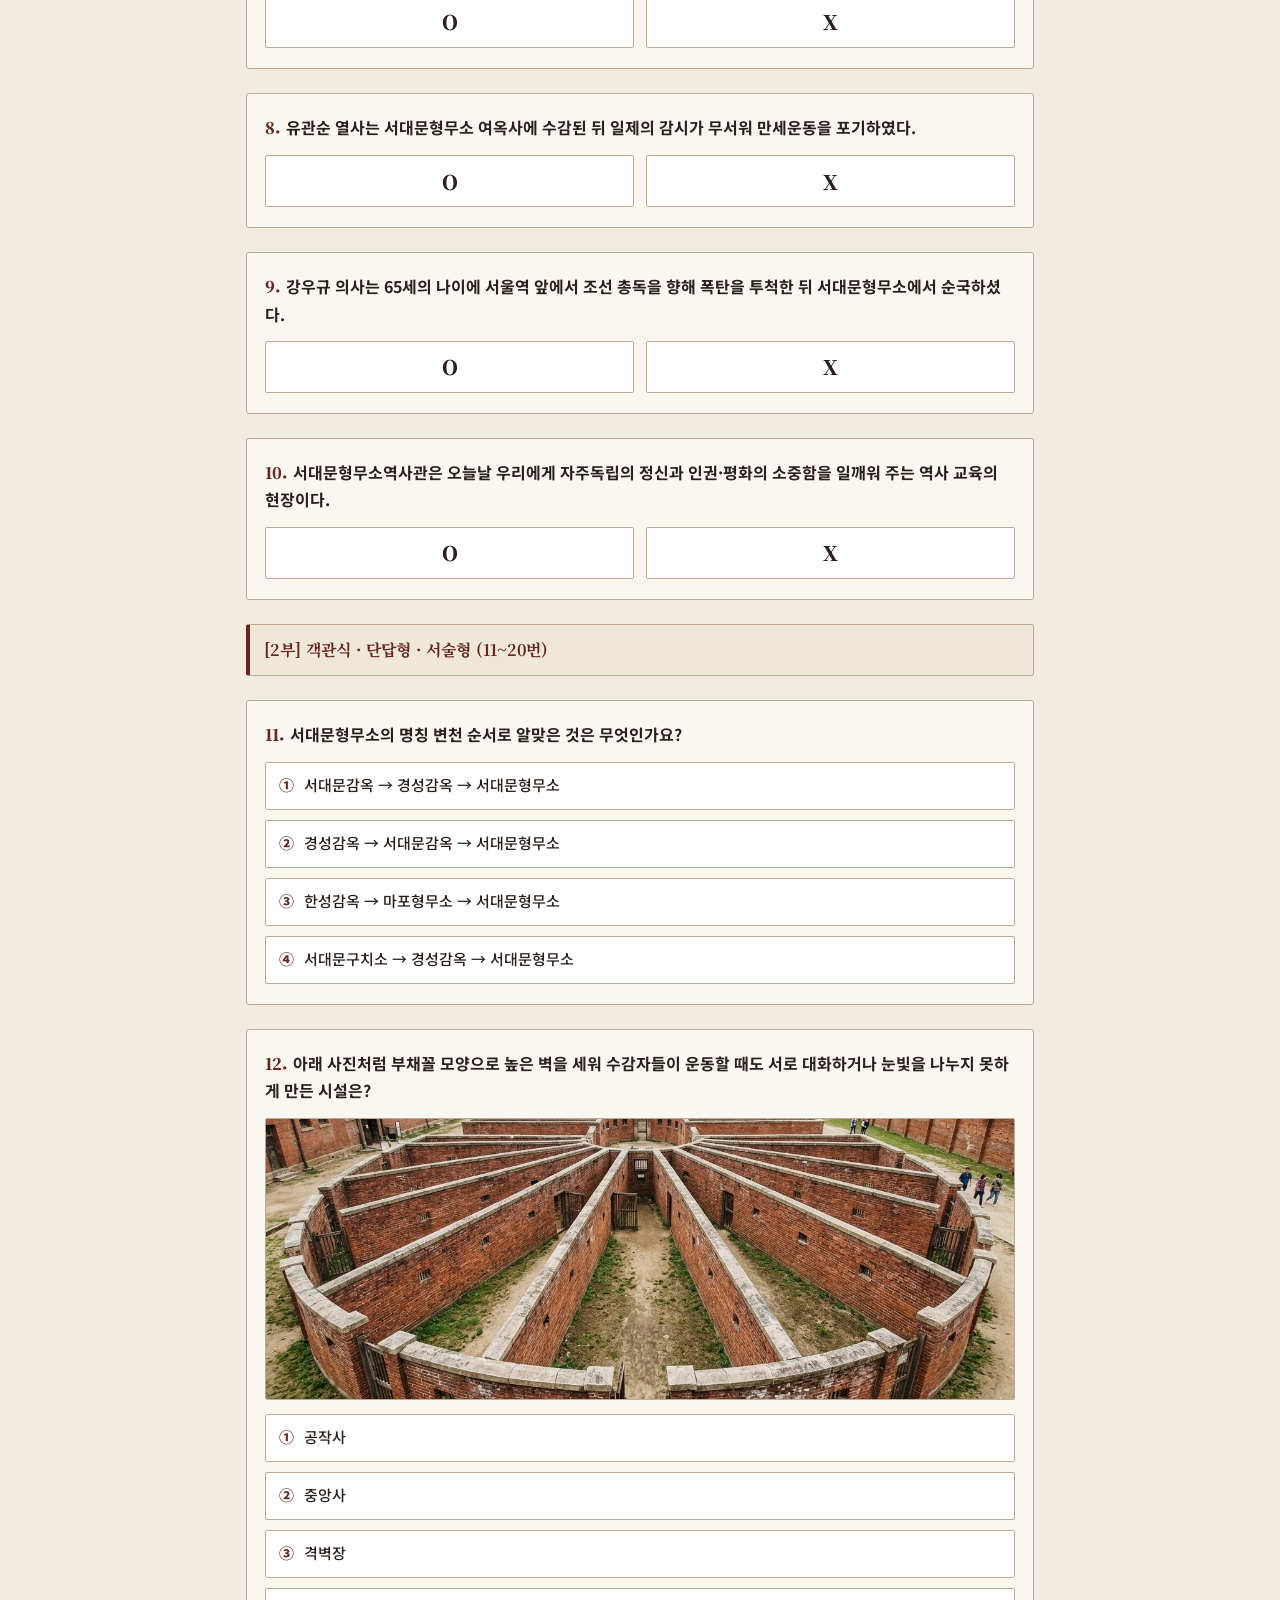
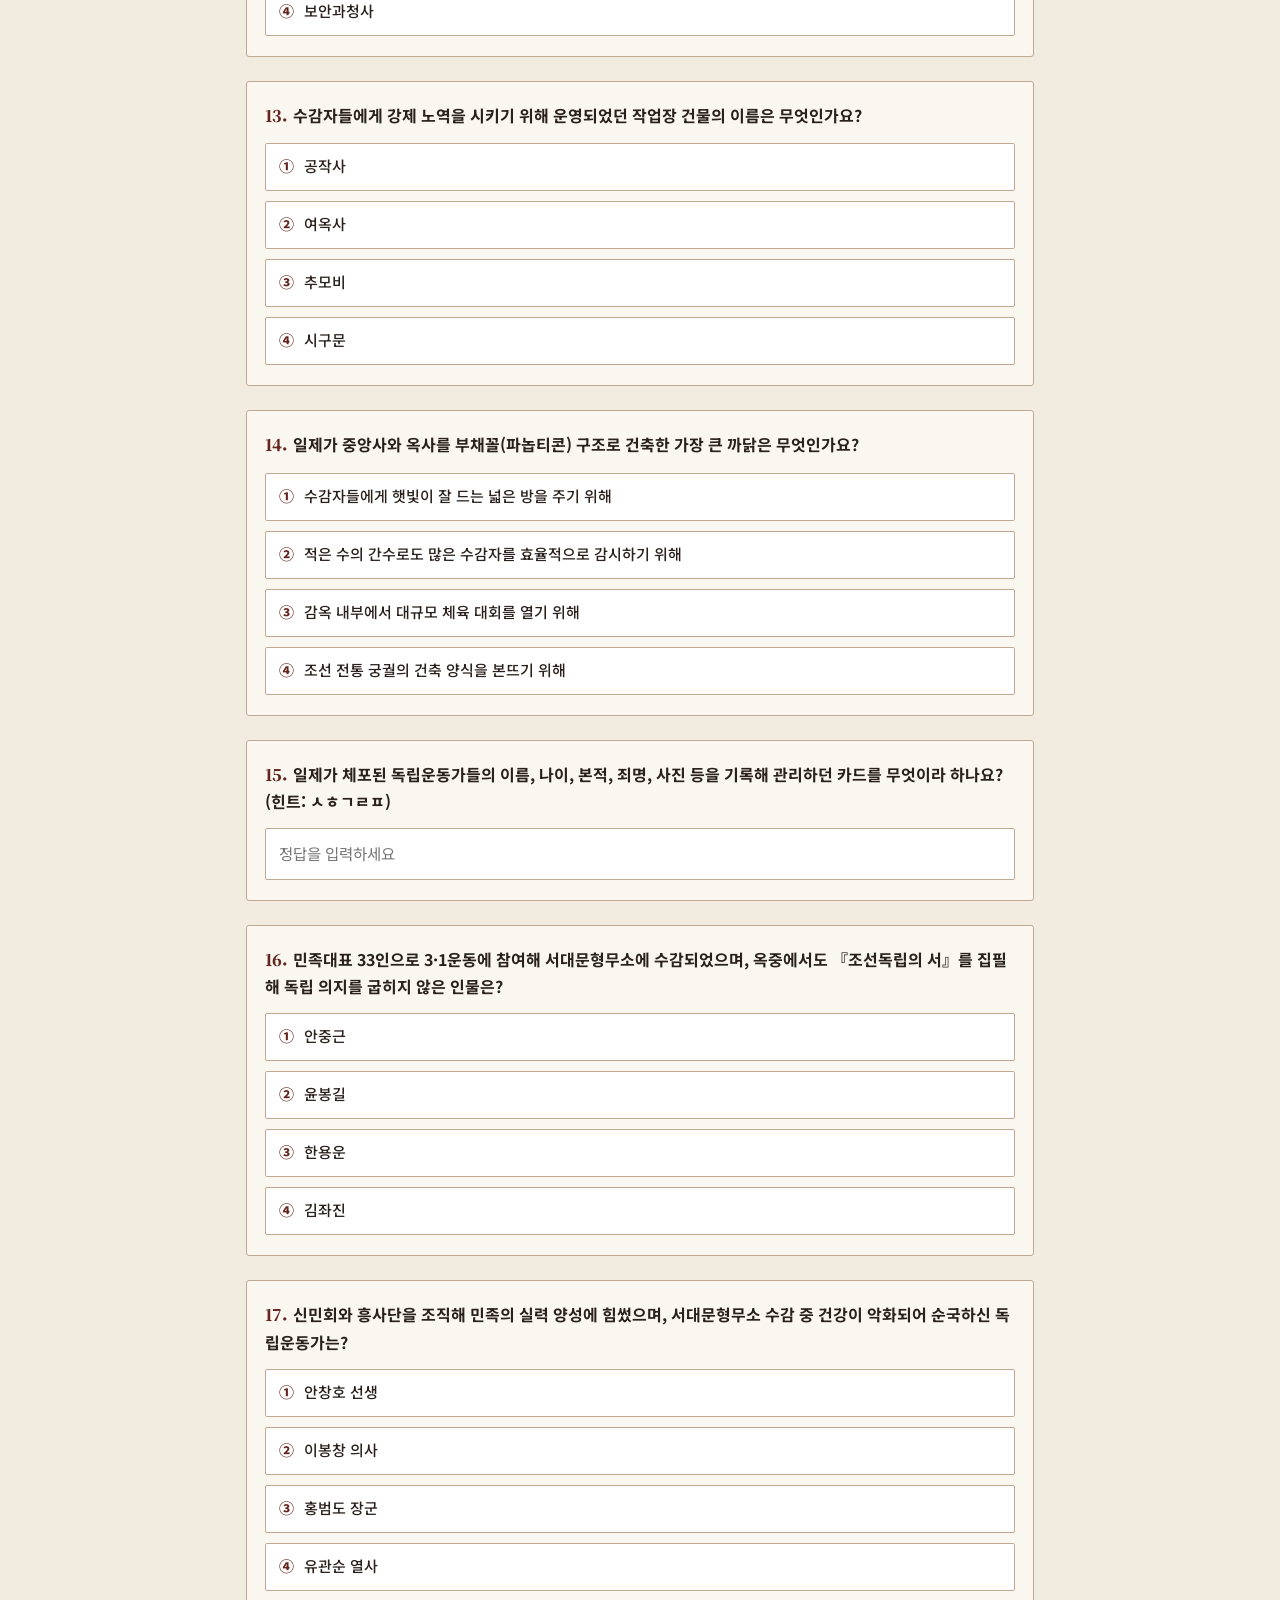
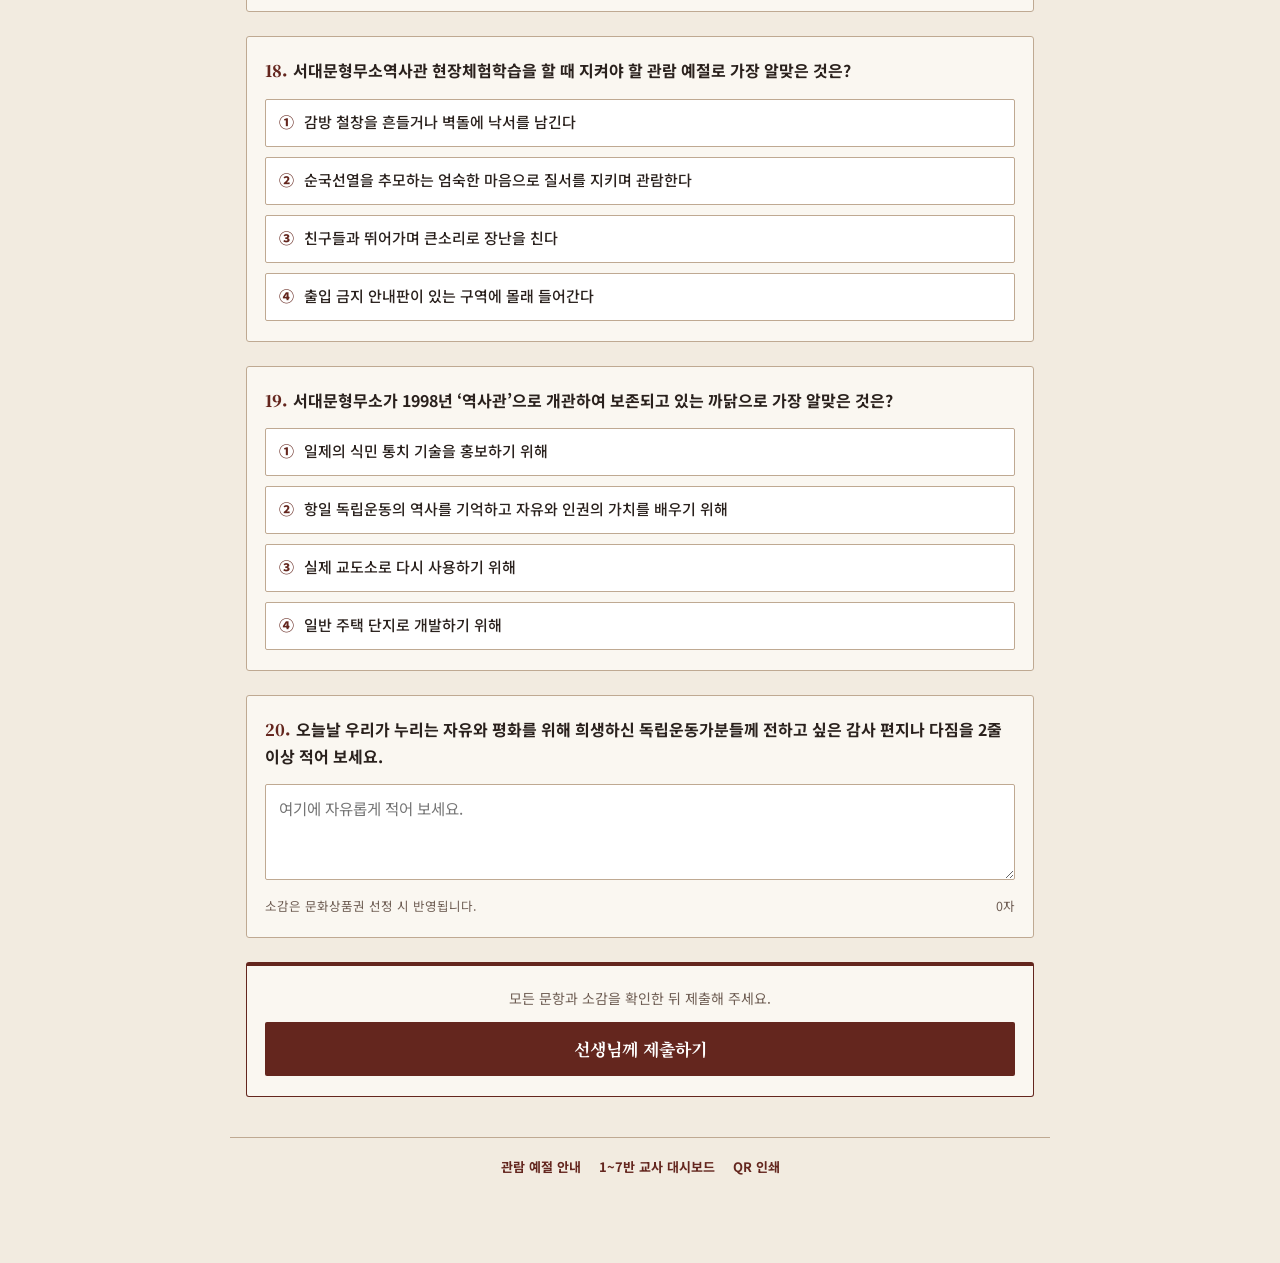
==== commit e6055089: "관람 태도 및 문화상품권 선정 제외 기준 안내 팝업 추가" ====
--- a/index.html
+++ b/index.html
@@ -10,7 +10,7 @@
   <link rel="preconnect" href="https://fonts.googleapis.com" />
   <link rel="preconnect" href="https://fonts.gstatic.com" crossorigin />
   <link href="https://fonts.googleapis.com/css2?family=Noto+Sans+KR:wght@400;500;700;800&family=Noto+Serif+KR:wght@600;700;900&display=swap" rel="stylesheet" />
-  <link rel="stylesheet" href="styles.css?v=20261123-7" />
+  <link rel="stylesheet" href="styles.css?v=20261123-8" />
 </head>
 <body>
   <div id="teacherModeBar" class="teacher-mode-bar" hidden>
@@ -120,9 +120,33 @@
   </main>
 
   <footer class="app-footer">
+    <button type="button" id="openEtiquetteBtn" class="footer-link-btn">관람 예절 안내</button>
     <a href="teacher.html">1~7반 교사 대시보드</a>
     <a href="qr.html">QR 인쇄</a>
   </footer>
+
+  <!-- 관람 태도 & 문화상품권 선정 기준 안내 팝업 -->
+  <div id="etiquetteModal" class="etiquette-modal" hidden role="dialog" aria-modal="true" aria-labelledby="etiquetteModalTitle">
+    <div class="etiquette-dialog">
+      <div class="etiquette-badge">관람 예절 · 문화상품권 선정 안내</div>
+      <h2 id="etiquetteModalTitle" class="etiquette-title">서대문형무소역사관,<br />엄숙한 마음으로 함께 걸어요</h2>
+      <p class="etiquette-desc">
+        서대문형무소역사관은 수많은 독립운동가분들이 조국의 독립을 위해 희생하신 추모와 기억의 공간입니다.
+      </p>
+      <p class="etiquette-desc">
+        오늘 반별 문화상품권 대상자(10명)는 <strong>퀴즈 정답률과 소감문뿐만 아니라, 오늘 체험학습 전반의 관람 태도</strong>를 함께 판단하여 선정합니다.
+      </p>
+      <div class="etiquette-rule-box">
+        <div class="etiquette-rule-heading">선정 제외 기준</div>
+        <ul class="etiquette-rule-list">
+          <li>집합·이동 시간에 <strong>지각</strong>하여 일정을 방해하는 경우</li>
+          <li>전시관·옥사 등 추모 공간에서 <strong>무례하게 떠들거나 장난치는 등 관람 예절을 지키지 않는 경우</strong></li>
+        </ul>
+        <p class="etiquette-rule-note">위 경우에는 퀴즈 점수가 높더라도 문화상품권 선정 대상에서 제외됩니다.</p>
+      </div>
+      <button type="button" id="etiquetteConfirmBtn" class="btn-primary">네, 관람 예절을 지키며 참여하겠습니다</button>
+    </div>
+  </div>
 
   <!-- 사진 확대 라이트박스 -->
   <div id="lightbox" class="lightbox" hidden role="dialog" aria-modal="true" aria-label="사진 확대 보기">
@@ -135,8 +159,8 @@
 
   <div id="toast" class="toast" hidden role="status" aria-live="polite"></div>
 
-  <script src="config.js?v=20261123-7"></script>
-  <script src="data.js?v=20261123-7"></script>
-  <script src="app.js?v=20261123-7"></script>
+  <script src="config.js?v=20261123-8"></script>
+  <script src="data.js?v=20261123-8"></script>
+  <script src="app.js?v=20261123-8"></script>
 </body>
 </html>
--- a/styles.css
+++ b/styles.css
@@ -1355,6 +1355,109 @@
   text-decoration: none;
 }
 
-.app-footer a:hover {
+.app-footer a:hover,
+.footer-link-btn:hover {
   text-decoration: underline;
 }
+
+.footer-link-btn {
+  background: none;
+  border: none;
+  padding: 0;
+  color: var(--brick);
+  font-weight: 700;
+  cursor: pointer;
+}
+
+/* Etiquette & Award Notice Modal */
+.etiquette-modal {
+  position: fixed;
+  inset: 0;
+  z-index: 110;
+  background: rgba(28, 20, 17, 0.72);
+  display: flex;
+  align-items: center;
+  justify-content: center;
+  padding: 16px;
+}
+
+.etiquette-modal[hidden] {
+  display: none;
+}
+
+.etiquette-dialog {
+  width: 100%;
+  max-width: 480px;
+  max-height: 90vh;
+  overflow-y: auto;
+  background: var(--paper);
+  border: 1px solid var(--border-strong);
+  border-top: 5px solid var(--brick);
+  border-radius: var(--radius);
+  padding: 24px 20px 22px;
+  box-shadow: 0 16px 40px rgba(28, 20, 17, 0.35);
+}
+
+.etiquette-badge {
+  display: inline-block;
+  background: var(--brick);
+  color: #ffffff;
+  font-size: 12px;
+  font-weight: 700;
+  padding: 4px 10px;
+  border-radius: 2px;
+  margin-bottom: 12px;
+}
+
+.etiquette-title {
+  margin: 0 0 12px;
+  font-family: var(--font-serif);
+  font-size: 21px;
+  font-weight: 900;
+  color: var(--ink);
+  line-height: 1.35;
+}
+
+.etiquette-desc {
+  margin: 0 0 10px;
+  font-size: 14.5px;
+  line-height: 1.68;
+  color: var(--ink);
+}
+
+.etiquette-rule-box {
+  background: var(--sand);
+  border: 1px solid var(--border-strong);
+  border-left: 4px solid var(--brick);
+  border-radius: var(--radius);
+  padding: 14px 15px;
+  margin: 14px 0 18px;
+}
+
+.etiquette-rule-heading {
+  font-family: var(--font-serif);
+  font-size: 15px;
+  font-weight: 900;
+  color: var(--brick);
+  margin-bottom: 8px;
+}
+
+.etiquette-rule-list {
+  margin: 0 0 10px;
+  padding-left: 18px;
+  font-size: 14px;
+  line-height: 1.65;
+  color: var(--ink);
+}
+
+.etiquette-rule-list li + li {
+  margin-top: 6px;
+}
+
+.etiquette-rule-note {
+  margin: 0;
+  font-size: 13.5px;
+  font-weight: 700;
+  color: var(--bad);
+  line-height: 1.55;
+}
